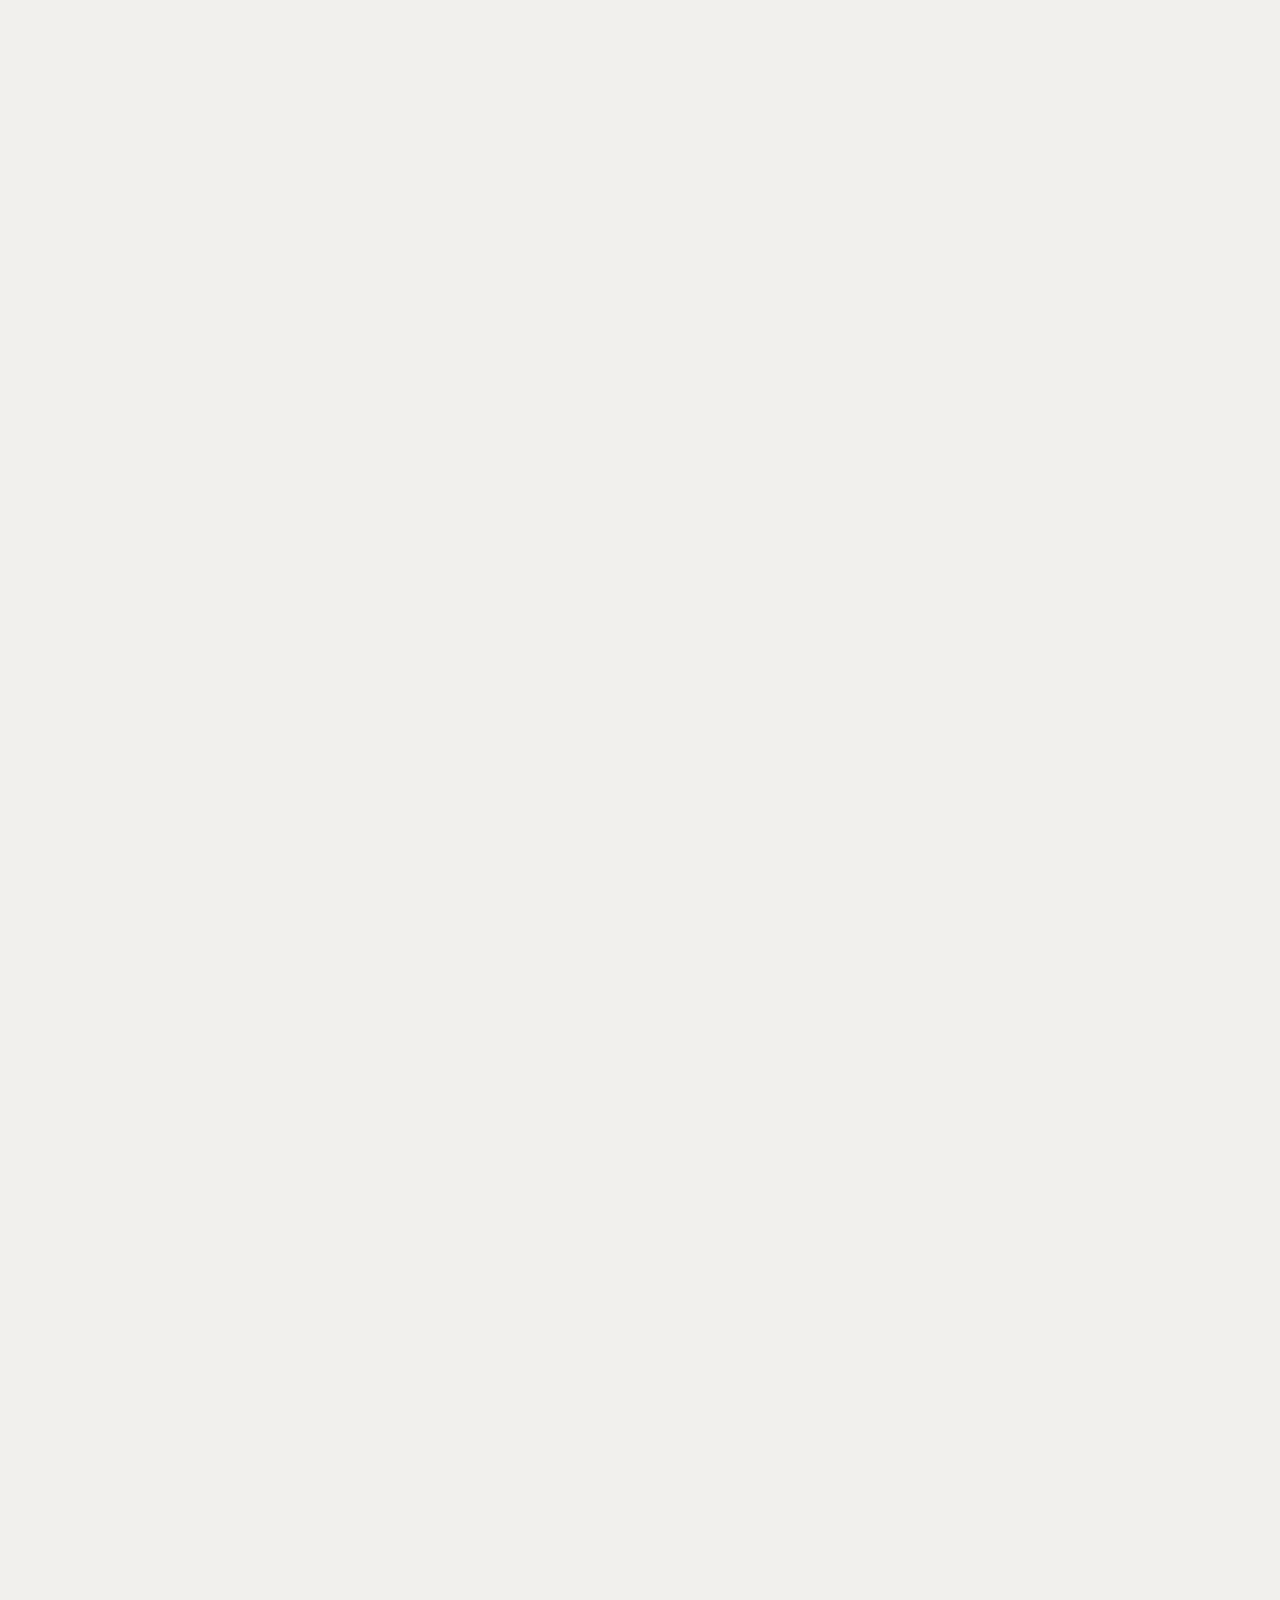
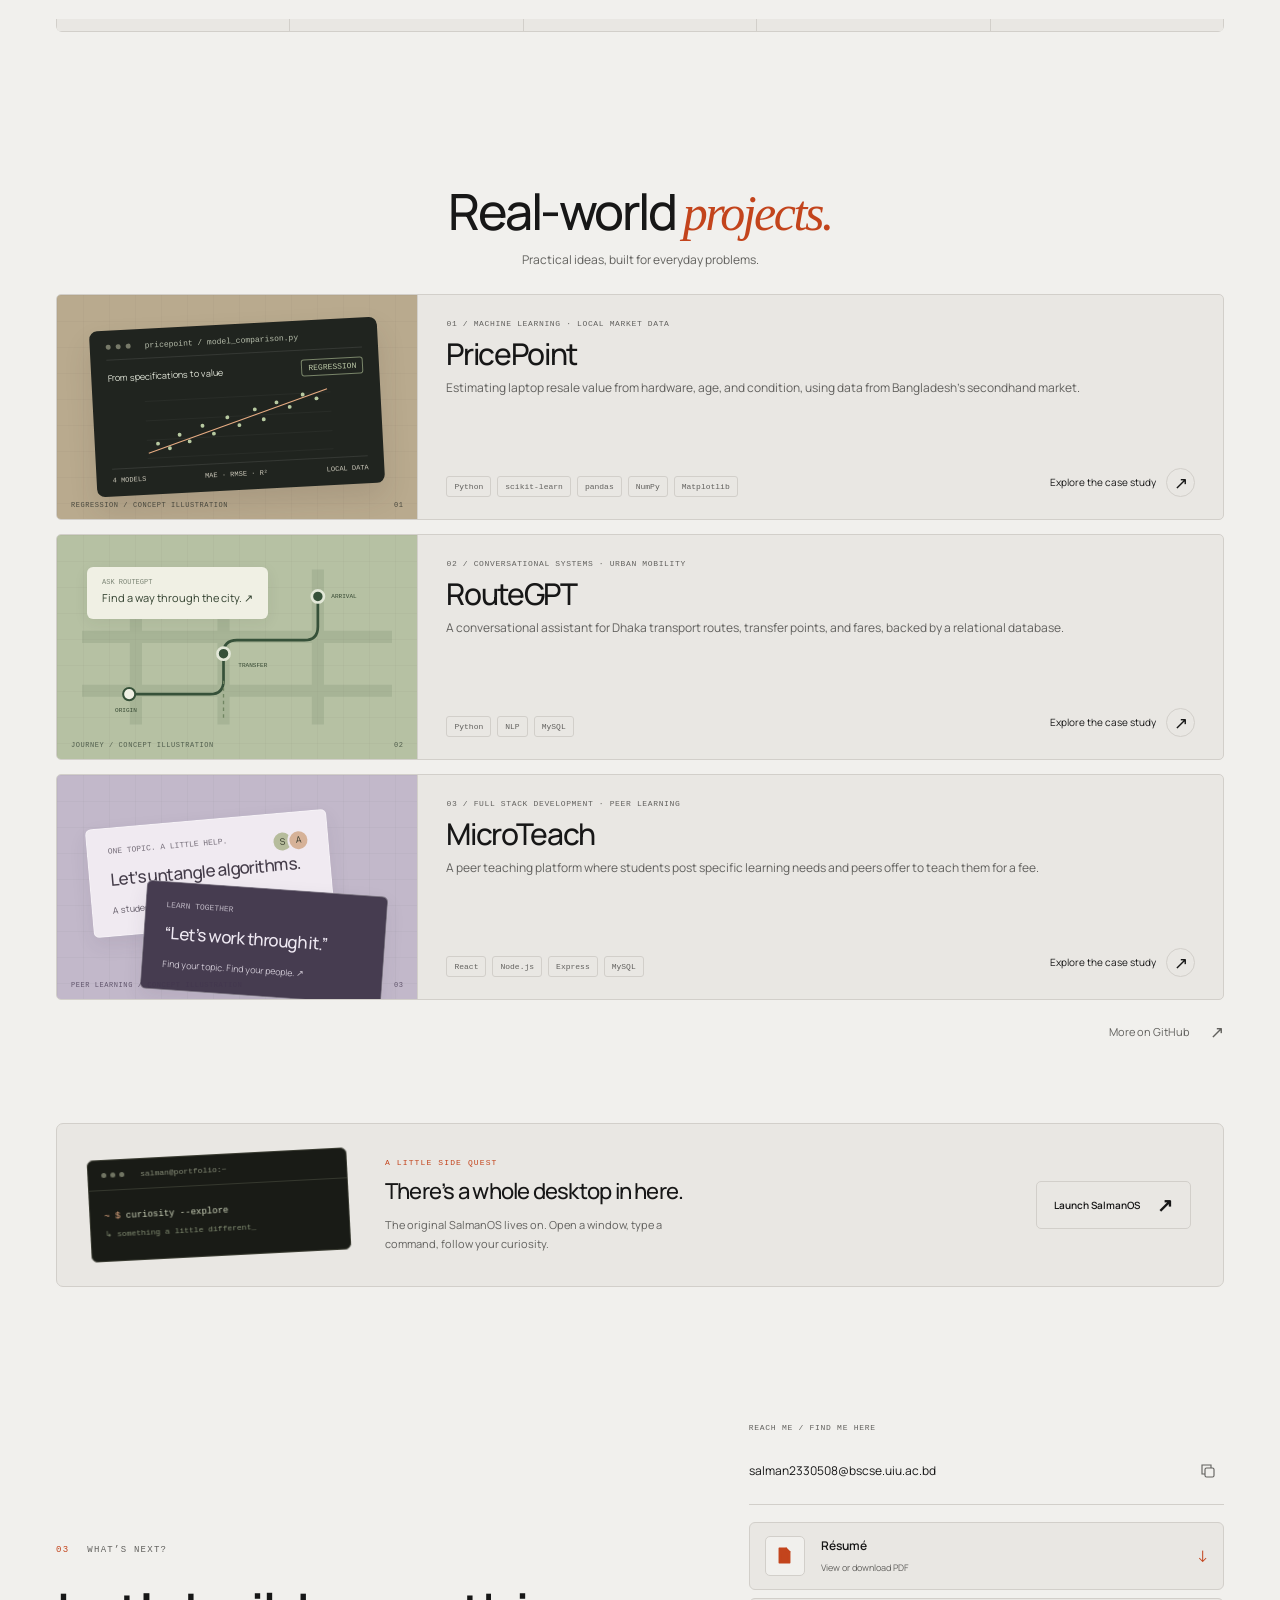
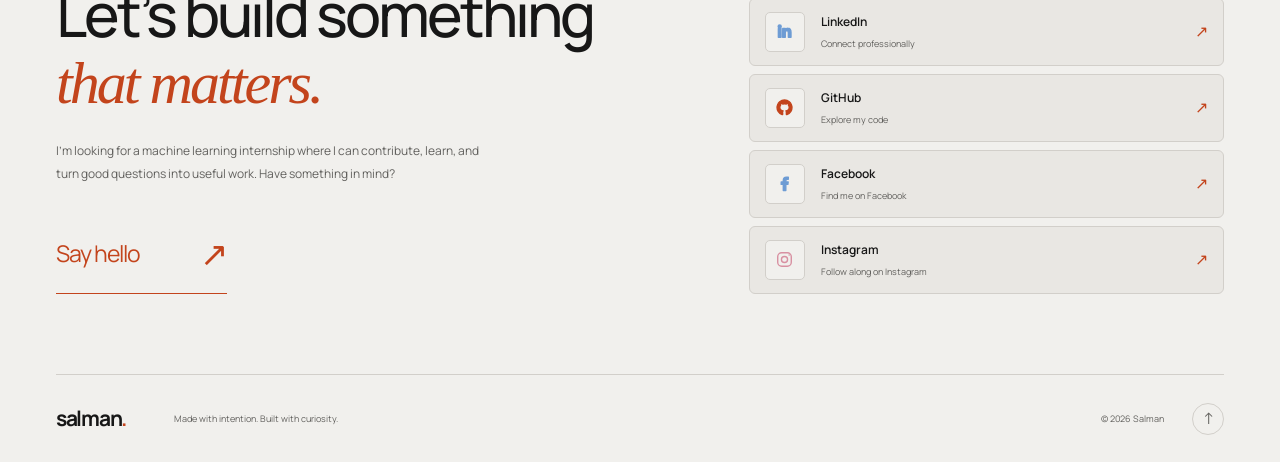
==== index.html @ 36af5a73 "Unify toolkit into one professional grid" ====
<!DOCTYPE html>
<html lang="en">
<head>
  <meta charset="UTF-8" />
  <meta name="viewport" content="width=device-width, initial-scale=1" />
  <meta name="theme-color" content="#c04727" />
  <meta name="description" content="Salman is a Computer Science and Engineering undergraduate at United International University in Dhaka, building machine learning pipelines and useful web applications. Explore PricePoint, RouteGPT, and MicroTeach." />
  <meta name="author" content="Salman" />
  <meta property="og:type" content="website" />
  <meta property="og:title" content="Salman — Data, code & curiosity" />
  <meta property="og:description" content="Machine learning, thoughtful software, and a little curiosity. Selected work by Salman, a Computer Science and Engineering undergraduate in Dhaka." />
  <meta property="og:url" content="https://deepsalman.github.io/Portfolio/" />
  <meta property="og:image" content="https://deepsalman.github.io/Portfolio/assets/images/social-preview.png" />
  <meta name="twitter:card" content="summary_large_image" />
  <link rel="canonical" href="https://deepsalman.github.io/Portfolio/" />
  <link rel="icon" href="assets/images/favicon.svg" type="image/svg+xml" />
  <link rel="preload" href="assets/fonts/manrope-variable.ttf" as="font" type="font/ttf" crossorigin />
  <link rel="stylesheet" href="assets/css/style.css?v=unified-toolkit" />
  <script src="assets/js/theme.js?v=mono-paper"></script>
  <script type="module" src="assets/js/main.js?v=cube-pop-spring"></script>
  <title>Salman — Data, code & curiosity</title>
  <script type="application/ld+json">{"@context":"https://schema.org","@type":"ProfilePage","mainEntity":{"@type":"Person","name":"Salman","url":"https://deepsalman.github.io/Portfolio/","image":"https://deepsalman.github.io/Portfolio/assets/images/salman-portrait.webp","description":"Computer Science and Engineering undergraduate at United International University, Dhaka, exploring machine learning and useful software.","sameAs":["https://github.com/DeepSalman","https://www.linkedin.com/in/deepsalman/"]}}</script>
</head>
<body>
  <div class="boot-screen" id="boot-screen" role="status" aria-live="polite" aria-label="Loading Salman's portfolio">
    <div class="boot-center">
      <div class="boot-symbol" aria-hidden="true">
        <svg viewBox="0 0 300 90" fill="none" xmlns="http://www.w3.org/2000/svg">
          <path class="boot-track" d="M65 45H235" />
          <path class="boot-track-active" d="M65 45H235" />
          <g class="boot-input"><rect x="27" y="19" width="8" height="8"/><rect x="46" y="33" width="8" height="8"/><rect x="22" y="50" width="8" height="8"/><rect x="42" y="66" width="8" height="8"/></g>
          <g class="boot-matrix"><g><rect x="108" y="28" width="10" height="10"/><rect x="108" y="52" width="10" height="10"/></g><g><rect x="136" y="28" width="10" height="10"/><rect x="136" y="52" width="10" height="10"/></g><g><rect x="164" y="28" width="10" height="10"/><rect x="164" y="52" width="10" height="10"/></g></g>
          <rect class="boot-result" x="230" y="31" width="28" height="28" />
        </svg>
        <span class="boot-cube"><svg viewBox="0 0 80 80" xmlns="http://www.w3.org/2000/svg" aria-hidden="true"><path class="boot-cube-top" d="M40 8 69 25 40 42 11 25Z"/><path class="boot-cube-left" d="M11 25 40 42v31L11 56Z"/><path class="boot-cube-right" d="M69 25 40 42v31l29-17Z"/></svg></span>
      </div>
      <div class="boot-copy"><h2>Salman<span>.</span></h2><p>Data, code &amp; curiosity.</p></div>
      <div class="boot-progress" aria-hidden="true"><span></span></div>
    </div>
    <button class="boot-skip" id="boot-skip" type="button">Skip</button>
    <div class="boot-wipe" aria-hidden="true"></div>
  </div>
  <a class="skip-link" href="#main">Skip to content</a>
  <div class="sticky-name-bar"><a class="footer-brand sticky-name" href="#main"><span class="sticky-name-text">Salman</span><span class="sticky-cube-wrap" aria-hidden="true"><svg viewBox="0 0 80 80" xmlns="http://www.w3.org/2000/svg"><path class="sticky-cube-top" d="M40 8 69 25 40 42 11 25Z"/><path class="sticky-cube-left" d="M11 25 40 42v31L11 56Z"/><path class="sticky-cube-right" d="M69 25 40 42v31l29-17Z"/></svg></span></a></div>
  <header class="site-header">
    <nav class="nav container" aria-label="Main navigation">
      <div class="nav-actions">
        <button class="theme-toggle" type="button" data-theme-toggle aria-label="Switch to light theme" title="Switch theme"><svg viewBox="0 0 24 24" width="19" height="19" fill="none" stroke="currentColor" stroke-width="1.5" aria-hidden="true"><circle cx="12" cy="12" r="4"/><path d="M12 2v2m0 16v2M2 12h2m16 0h2M5 5l1.4 1.4m11.2 11.2L19 19M5 19l1.4-1.4M17.6 6.4 19 5"/></svg></button>
        <button class="menu-toggle" type="button" aria-expanded="false" aria-controls="nav-links" aria-label="Open navigation"><span></span><span></span></button>
      </div>
      <div class="nav-links" id="nav-links">
        <a class="nav-link" href="#about">About</a><a class="nav-link" href="#toolkit">Toolkit</a><a class="nav-link" href="#work">Work</a>
      </div>
      <a class="nav-contact" href="#contact">Let’s talk <svg viewBox="0 0 24 24" width="17" height="17" fill="none" stroke="currentColor" stroke-width="1.6" stroke-linecap="round" stroke-linejoin="round" aria-hidden="true"><path d="M20 11.5a7.5 7.5 0 0 1-7.5 7.5H5l1.8-3A7.5 7.5 0 1 1 20 11.5Z"/><path d="M8.5 11.5h7"/></svg></a>
    </nav>
  </header>

  <main id="main">
    <section class="hero container" aria-labelledby="hero-title">
      <div class="hero-scene">
        <div class="hero-scene-grid" aria-hidden="true"></div>
        <span class="hero-sticker sticker-degree">BSc · CSE<br><small>UIU · 2024—28</small></span>
        <span class="hero-sticker sticker-data">DATA<br><strong>→ INSIGHT</strong></span>
        <span class="hero-sticker sticker-build">MACHINE LEARNING<br><strong>&amp; USEFUL SOFTWARE</strong></span>
        <span class="hero-sticker sticker-uiu">COMPUTER SCIENCE<br><strong>MEETS CURIOSITY</strong></span>
        <div class="portrait-stage">
          <div class="portrait-photo"><img class="hero-portrait" src="assets/images/salman-portrait.webp" width="900" height="1200" fetchpriority="high" alt="Salman wearing a dark suit and glasses" /></div>
        </div>
      </div>
      <div class="hero-copy" id="about">
        <p class="hero-intro">Hello, I’m Salman.</p>
        <h1 id="hero-title" tabindex="-1">Made with intention.<br>Built with <em>curiosity.</em></h1>
        <p class="hero-description">I’m pursuing a BSc in Computer Science and Engineering at UIU, Dhaka, building machine learning systems and useful software.</p>
        <div class="hero-actions"><a class="button button-primary" href="#work">Explore my work <svg viewBox="0 0 24 24" width="18" height="18" fill="none" stroke="currentColor" stroke-width="1.5" stroke-linecap="round" stroke-linejoin="round" aria-hidden="true"><rect x="3.5" y="7.5" width="17" height="12" rx="2"/><path d="M8.5 7.5V5.8A1.8 1.8 0 0 1 10.3 4h3.4a1.8 1.8 0 0 1 1.8 1.8v1.7M3.5 12h17m-10-0.1v2.4h3v-2.4"/></svg></a><a class="button button-secondary" href="assets/images/Salman_CV.pdf" download="Salman-Resume.pdf">Download résumé <svg viewBox="0 0 24 24" width="18" height="18" fill="none" stroke="currentColor" stroke-width="1.5" aria-hidden="true"><path d="M12 3v12m-4-4 4 4 4-4M5 16v4h14v-4"/></svg></a></div>
        <ul class="hero-highlights" aria-label="At a glance">
          <li><span>Merit</span><strong>Top 10% scholar</strong></li>
          <li><span>Lead</span><strong>IT Wing executive · 25+ members</strong></li>
          <li><span>Teach</span><strong>Peer tutor · programming &amp; algorithms</strong></li>
        </ul>
      </div>
    </section>

    <section class="section container" id="toolkit" aria-labelledby="toolkit-title">
      <div class="toolkit-heading" data-reveal><h2 id="toolkit-title">Ideas, meet<br><em>implementation.</em></h2><p>A focused set of tools for turning questions into working software.</p></div>
      <ul class="toolkit-stack" aria-label="Technologies I use" data-reveal>
        <li><span class="toolkit-mark"><img src="assets/icons/python.svg" alt="" loading="lazy" decoding="async" /></span>Python</li>
        <li><span class="toolkit-mark"><img src="assets/icons/scikitlearn.svg" alt="" loading="lazy" decoding="async" /></span>scikit-learn</li>
        <li><span class="toolkit-mark"><img src="assets/icons/pandas.svg" alt="" loading="lazy" decoding="async" /></span>pandas</li>
        <li><span class="toolkit-mark"><img src="assets/icons/numpy.svg" alt="" loading="lazy" decoding="async" /></span>NumPy</li>
        <li><span class="toolkit-mark"><img src="assets/icons/keras.svg" alt="" loading="lazy" decoding="async" /></span>Keras</li>
        <li><span class="toolkit-mark is-dark"><img src="assets/icons/matplotlib.svg" alt="" loading="lazy" decoding="async" /></span>Matplotlib</li>
        <li><span class="toolkit-mark"><img src="assets/icons/react.svg" alt="" loading="lazy" decoding="async" /></span>React</li>
        <li><span class="toolkit-mark"><img src="assets/icons/nextdotjs.svg" alt="" loading="lazy" decoding="async" /></span>Next.js</li>
        <li><span class="toolkit-mark"><img src="assets/icons/typescript.svg" alt="" loading="lazy" decoding="async" /></span>TypeScript</li>
        <li><span class="toolkit-mark"><img src="assets/icons/nodedotjs.svg" alt="" loading="lazy" decoding="async" /></span>Node.js</li>
        <li><span class="toolkit-mark"><img src="assets/icons/express.svg" alt="" loading="lazy" decoding="async" /></span>Express</li>
        <li><span class="toolkit-mark"><img src="assets/icons/database.svg" alt="" loading="lazy" decoding="async" /></span>SQL</li>
        <li><span class="toolkit-mark"><img src="assets/icons/mysql.svg" alt="" loading="lazy" decoding="async" /></span>MySQL</li>
        <li><span class="toolkit-mark"><img src="assets/icons/postgresql.svg" alt="" loading="lazy" decoding="async" /></span>PostgreSQL</li>
        <li><span class="toolkit-mark"><img src="assets/icons/git.svg" alt="" loading="lazy" decoding="async" /></span>Git</li>
      </ul>
    </section>

    <section class="section container" id="work" aria-labelledby="work-title">
      <div class="section-heading work-heading" data-reveal><h2 id="work-title">Real-world <em>projects.</em></h2><p>Practical ideas, built for everyday problems.</p></div>
      <!-- PROJECTS:START -->
      <div class="project-grid" id="project-grid">
        <a class="project-card featured" href="projects/pricepoint.html" aria-label="Read the PricePoint case study" data-reveal>
          <div class="project-copy"><span class="project-index">01 / MACHINE LEARNING · LOCAL MARKET DATA</span><h3>PricePoint</h3><p>Estimating laptop resale value from hardware, age, and condition, using data from Bangladesh’s secondhand market.</p><div class="project-tags"><span>Python</span><span>scikit-learn</span><span>pandas</span><span>NumPy</span><span>Matplotlib</span></div><span class="project-cta">Explore the case study <span class="arrow-circle" aria-hidden="true">↗</span></span></div>
          <div class="project-art art-pricepoint" aria-hidden="true"><div class="model-window"><div class="model-window-top"><i></i><i></i><i></i><span>pricepoint / model_comparison.py</span></div><div class="model-window-title">From specifications to value <span>REGRESSION</span></div><svg class="model-chart" viewBox="0 0 300 105" fill="none"><path d="M8 15H295M8 45H295M8 75H295M8 103H295" stroke="#ffffff10"/><path d="M10 95 290 10" stroke="#e7ac83" stroke-width="1.7"/><g fill="#b7c9a0"><circle cx="25" cy="81" r="3"/><circle cx="43" cy="89" r="3"/><circle cx="59" cy="69" r="3"/><circle cx="74" cy="80" r="3"/><circle cx="95" cy="57" r="3"/><circle cx="112" cy="70" r="3"/><circle cx="134" cy="46" r="3"/><circle cx="152" cy="59" r="3"/><circle cx="177" cy="36" r="3"/><circle cx="190" cy="52" r="3"/><circle cx="211" cy="27" r="3"/><circle cx="231" cy="35" r="3"/><circle cx="252" cy="17" r="3"/><circle cx="273" cy="24" r="3"/></g></svg><div class="model-footer"><span>4 MODELS</span><span>MAE · RMSE · R²</span><span>LOCAL DATA</span></div></div><div class="art-caption"><span>REGRESSION / CONCEPT ILLUSTRATION</span><span>01</span></div></div>
        </a>
        <a class="project-card" href="projects/routegpt.html" aria-label="Read the RouteGPT case study" data-reveal>
          <div class="project-copy"><span class="project-index">02 / CONVERSATIONAL SYSTEMS · URBAN MOBILITY</span><h3>RouteGPT</h3><p>A conversational assistant for Dhaka transport routes, transfer points, and fares, backed by a relational database.</p><div class="project-tags"><span>Python</span><span>NLP</span><span>MySQL</span></div><span class="project-cta">Explore the case study <span class="arrow-circle" aria-hidden="true">↗</span></span></div>
          <div class="project-art art-routegpt" aria-hidden="true"><svg class="route-diagram" viewBox="0 0 460 230" fill="none"><path d="M0 180H460M0 100H460M80 0V230M210 0V230M350 0V230" stroke="#7a8d6f" stroke-opacity=".25" stroke-width="18"/><path d="M70 185H190Q210 185 210 165V125Q210 105 230 105H330Q350 105 350 85V40" stroke="#365139" stroke-width="4" stroke-linecap="round"/><path d="M210 165V225" stroke="#718663" stroke-width="2" stroke-dasharray="5 5"/><circle cx="70" cy="185" r="9" fill="#f0f0e4" stroke="#365139" stroke-width="3"/><circle cx="210" cy="125" r="9" fill="#365139" stroke="#e2e7d7" stroke-width="4"/><circle cx="350" cy="40" r="9" fill="#365139" stroke="#e2e7d7" stroke-width="4"/><g fill="#354832" font-family="monospace" font-size="9"><text x="49" y="212">ORIGIN</text><text x="232" y="145">TRANSFER</text><text x="370" y="43">ARRIVAL</text></g></svg><div class="route-callout"><span>ASK ROUTEGPT</span>Find a way through the city. ↗</div><div class="art-caption"><span>JOURNEY / CONCEPT ILLUSTRATION</span><span>02</span></div></div>
        </a>
        <a class="project-card" href="projects/microteach.html" aria-label="Read the MicroTeach case study" data-reveal>
          <div class="project-copy"><span class="project-index">03 / FULL STACK DEVELOPMENT · PEER LEARNING</span><h3>MicroTeach</h3><p>A peer teaching platform where students post specific learning needs and peers offer to teach them for a fee.</p><div class="project-tags"><span>React</span><span>Node.js</span><span>Express</span><span>MySQL</span></div><span class="project-cta">Explore the case study <span class="arrow-circle" aria-hidden="true">↗</span></span></div>
          <div class="project-art art-microteach" aria-hidden="true"><div class="teach-board"><div class="teach-card"><span>ONE TOPIC. A LITTLE HELP.</span><strong>Let’s untangle algorithms.</strong><small>A student asks. A peer steps in.</small><div class="teach-avatars"><i>S</i><i>A</i></div></div><div class="teach-card second"><span>LEARN TOGETHER</span><strong>“Let’s work through it.”</strong><small>Find your topic. Find your people. ↗</small></div></div><div class="art-caption"><span>PEER LEARNING / CONCEPT ILLUSTRATION</span><span>03</span></div></div>
        </a>
      </div>
      <!-- PROJECTS:END -->
      <div class="work-footer"><a class="text-link" href="https://github.com/DeepSalman" target="_blank" rel="noopener noreferrer">More on GitHub <span aria-hidden="true">↗</span></a></div>
    </section>

    <section class="os-invite container" aria-labelledby="os-invite-title" data-reveal><div class="os-preview" aria-hidden="true"><div class="os-preview-bar"><i></i><i></i><i></i><span>salman@portfolio:~</span></div><div class="os-preview-body"><span>~ $</span> curiosity --explore<br><span class="os-preview-result">↳ something a little different_</span></div></div><div class="os-invite-copy"><p class="eyebrow">A LITTLE SIDE QUEST</p><h2 id="os-invite-title">There’s a whole desktop in here.</h2><p>The original SalmanOS lives on. Open a window, type a command, follow your curiosity.</p></div><button class="button button-secondary" data-open-os type="button">Launch SalmanOS <span aria-hidden="true">↗</span></button></section>

    <section class="contact-section container" id="contact" aria-labelledby="contact-title">
      <div data-reveal><p class="eyebrow"><span>03</span> WHAT’S NEXT?</p><h2 id="contact-title">Let’s build something<br><em>that matters.</em></h2><p>I’m looking for a machine learning internship where I can contribute, learn, and turn good questions into useful work. Have something in mind?</p><a class="contact-email" href="mailto:salman2330508@bscse.uiu.ac.bd">Say hello <span aria-hidden="true">↗</span></a></div>
      <div class="contact-details"><span class="contact-small-label">REACH ME / FIND ME HERE</span><div class="email-row"><a href="mailto:salman2330508@bscse.uiu.ac.bd">salman2330508@bscse.uiu.ac.bd</a><button type="button" class="copy-button" data-copy-email aria-label="Copy email address" title="Copy email address"><svg viewBox="0 0 24 24" width="18" height="18" fill="none" stroke="currentColor" stroke-width="1.5" aria-hidden="true"><rect x="8" y="8" width="12" height="12" rx="2"/><path d="M16 8V4H4v12h4"/></svg></button></div><nav class="social-links" aria-label="Resume and social profiles">
        <a class="social-link" href="assets/images/Salman_CV.pdf" download="Salman-Resume.pdf"><span class="social-icon" aria-hidden="true"><svg viewBox="0 0 24 24"><path d="M6 3.75h8l4 4v12.5H6z"/><path d="M14 3.75v4h4M9 12h6m-6 3.5h6"/></svg></span><span class="social-copy"><strong>Résumé</strong><small>View or download PDF</small></span><span class="social-arrow" aria-hidden="true">↓</span></a>
        <a class="social-link" href="https://www.linkedin.com/in/deepsalman/" target="_blank" rel="noopener noreferrer"><span class="social-icon social-icon-linkedin" aria-hidden="true"><svg viewBox="0 0 24 24"><path d="M5 8.5h3v10H5zm1.5-4a1.75 1.75 0 1 0 0 3.5 1.75 1.75 0 0 0 0-3.5M10 8.5h2.9v1.4h.05a3.18 3.18 0 0 1 2.85-1.57c3.05 0 3.62 2 3.62 4.6v5.57h-3v-4.94c0-1.18-.02-2.7-1.65-2.7s-1.9 1.29-1.9 2.62v5.02h-3z"/></svg></span><span class="social-copy"><strong>LinkedIn</strong><small>Connect professionally</small></span><span class="social-arrow" aria-hidden="true">↗</span></a>
        <a class="social-link" href="https://github.com/DeepSalman" target="_blank" rel="noopener noreferrer"><span class="social-icon" aria-hidden="true"><svg viewBox="0 0 24 24"><path d="M12 3.5a8.5 8.5 0 0 0-2.69 16.56c.43.08.58-.19.58-.42v-1.5c-2.36.51-2.86-1-2.86-1-.39-.98-.95-1.24-.95-1.24-.77-.53.06-.52.06-.52.85.06 1.3.87 1.3.87.76 1.3 2  .92 2.48.7.08-.55.3-.92.54-1.13-1.88-.21-3.86-.94-3.86-4.19 0-.92.33-1.68.87-2.27-.09-.22-.38-1.08.08-2.24 0 0 .71-.23 2.34.87a8.13 8.13 0 0 1 4.26 0c1.63-1.1 2.34-.87 2.34-.87.46 1.16.17 2.02.08 2.24.54.59.87 1.35.87 2.27 0 3.26-1.98 3.98-3.87 4.19.3.26.57.78.57 1.57v2.25c0 .23.15.5.59.42A8.5 8.5 0 0 0 12 3.5Z"/></svg></span><span class="social-copy"><strong>GitHub</strong><small>Explore my code</small></span><span class="social-arrow" aria-hidden="true">↗</span></a>
        <a class="social-link" href="https://www.facebook.com/salman.farsi.805110/" target="_blank" rel="noopener noreferrer"><span class="social-icon social-icon-facebook" aria-hidden="true"><svg viewBox="0 0 24 24"><path d="M13.5 20v-7h2.35l.35-2.72H13.5V8.54c0-.79.22-1.33 1.37-1.33h1.46V4.78c-.25-.03-1.12-.11-2.13-.11-2.11 0-3.56 1.29-3.56 3.66v1.95H8.25V13h2.39v7z"/></svg></span><span class="social-copy"><strong>Facebook</strong><small>Find me on Facebook</small></span><span class="social-arrow" aria-hidden="true">↗</span></a>
        <a class="social-link" href="https://www.instagram.com/__salman.farsi__/" target="_blank" rel="noopener noreferrer"><span class="social-icon social-icon-instagram" aria-hidden="true"><svg viewBox="0 0 24 24"><rect x="4.25" y="4.25" width="15.5" height="15.5" rx="4.5"/><circle cx="12" cy="12" r="3.5"/><circle class="icon-dot" cx="17.3" cy="6.9" r=".9"/></svg></span><span class="social-copy"><strong>Instagram</strong><small>Follow along on Instagram</small></span><span class="social-arrow" aria-hidden="true">↗</span></a>
      </nav></div>
    </section>
  </main>

  <footer class="site-footer container"><a class="footer-brand" href="#main">salman<span>.</span></a><span>Made with intention. Built with curiosity.</span><span>© <span data-year>2026</span> Salman</span><a href="#main" class="back-top" aria-label="Back to top">↑</a></footer>
  <div class="toast" role="status" aria-live="polite" id="toast"></div>
</body>
</html>
---- assets/css/style.css ----
@font-face{font-family:Manrope;src:url('../fonts/manrope-variable.ttf') format('truetype');font-weight:200 800;font-style:normal;font-display:swap}

:root{color-scheme:light;--bg:#f1f0ed;--surface:#e9e7e3;--surface-raised:#dedcd7;--text:#171717;--muted:#62615e;--line:#d2cfca;--accent:#c3441c;--nav-orange:#c04727;--sage:#77776d;--font-sans:Manrope,Arial,sans-serif;--font-serif:Georgia,'Times New Roman',serif;--font-mono:'SFMono-Regular',Consolas,'Liberation Mono',monospace;--ease:cubic-bezier(.2,.7,.2,1)}

:root[data-theme=light]{color-scheme:light;--bg:#f1f0ed;--surface:#e9e7e3;--surface-raised:#dedcd7;--text:#171717;--muted:#62615e;--line:#d2cfca;--accent:#c3441c;--nav-orange:#c04727;--sage:#77776d}
:root[data-theme=dark]{color-scheme:dark;--bg:#151513;--surface:#1e1e1b;--surface-raised:#272722;--text:#f1eee7;--muted:#a6a69d;--line:#34342f;--accent:#e7ac83;--nav-orange:#c04727;--sage:#898c7e}

*,*::before,*::after{box-sizing:border-box}
html{scroll-behavior:smooth;scroll-padding-top:100px}
body{margin:0;background:var(--bg);color:var(--text);font-family:var(--font-sans);font-size:15px;line-height:1.7;-webkit-font-smoothing:antialiased}
body:has(dialog[open]){overflow:hidden}
button,input,textarea{font:inherit}
button,a{-webkit-tap-highlight-color:transparent}
button{cursor:pointer}
button{color:inherit}
a{color:inherit;text-decoration:none}
img,svg{display:block;max-width:100%}
button svg,a svg{flex-shrink:0}
h1,h2,h3,p{margin:0}
h1,h2,h3{line-height:1.15;letter-spacing:-.045em;font-weight:500}
p{color:var(--muted)}
em{font-family:var(--font-serif);font-weight:400;color:var(--accent)}
::selection{color:var(--bg);background:var(--accent)}
:focus-visible{outline:2px solid var(--accent);outline-offset:6px}
.container{width:calc(100% - 112px);max-width:1224px;margin-inline:auto}
.skip-link{position:fixed;top:-80px;left:24px;background:var(--accent);color:#151513;padding:12px 20px;z-index:100}
.skip-link:focus{top:12px}

.site-header{position:relative;z-index:20;background:var(--nav-orange);color:#171411}
.nav{min-height:112px;display:flex;align-items:center;gap:32px;border-bottom:1px solid #17141126}
.brand{display:flex;align-items:center;gap:17px;margin-right:auto}
.brand-mark{display:flex;align-items:baseline;font-family:var(--font-serif);font-weight:bold;font-size:53px;line-height:1;letter-spacing:-6px;width:49px}
.brand-mark span{color:var(--accent)}
.brand-name{font-size:18px;letter-spacing:-.05em;font-weight:700}
.brand-name>span{display:block;font-family:var(--font-mono);font-size:8px;letter-spacing:.13em;color:var(--muted);margin-top:3px}
.nav-links{display:flex;align-items:center;gap:34px;order:1}
.nav-link{font-size:13px;color:#171411b8;transition:color .2s}
.nav-link:hover,.text-link:hover{color:var(--accent)}
.nav-contact{font-size:13px;padding:10px 17px;border:1px solid #17141155;border-radius:6px;display:flex;gap:23px;align-items:center;transition:border-color .2s}
.nav-contact:hover{border-color:var(--accent)}
.nav-actions{display:flex;align-items:center;gap:10px;order:2}
.theme-toggle,.menu-toggle{display:grid;place-items:center;width:40px;height:40px;border:1px solid transparent;background:transparent;border-radius:50%;color:#171411b8}
.theme-toggle:hover{border-color:#17141155;color:#171411}
.menu-toggle{display:none}

.hero{padding-top:76px;padding-bottom:68px;display:grid;grid-template-columns:1.3fr 1fr;gap:70px;align-items:center}
.hero-copy{padding-bottom:6px;animation:arrive .75s var(--ease) both}
.availability{display:inline-flex;align-items:center;gap:9px;font-family:var(--font-mono);font-size:9px;letter-spacing:.08em;color:var(--sage);margin-bottom:34px}
.status-dot{display:inline-block;width:6px;height:6px;background:var(--sage);border-radius:50%;flex:0 0 6px;box-shadow:0 0 0 4px color-mix(in srgb,var(--sage) 10%,transparent)}
.hero-intro{font-size:17px;color:var(--text);margin-bottom:20px;letter-spacing:-.015em}
h1{font-size:clamp(58px,6.4vw,88px);line-height:1.04;letter-spacing:-.065em}
h1 em{letter-spacing:-.065em}
.hero-description{max-width:430px;font-size:15px;line-height:1.85;margin-top:28px}
.hero-actions{display:flex;gap:12px;flex-wrap:wrap;margin-top:31px}
.button{display:inline-flex;align-items:center;justify-content:center;gap:25px;min-height:48px;padding:12px 20px;font-size:12px;font-weight:600;border:1px solid var(--line);border-radius:5px;transition:transform .2s var(--ease),background .2s,border-color .2s;white-space:nowrap}
.button:hover{transform:translateY(-2px)}
.button-primary{background:var(--accent);border-color:var(--accent);color:#241c16}
.button-primary:hover{background:#f0be9b;border-color:#f0be9b}
.button-secondary{background:transparent;color:var(--text)}
.button-secondary:hover{background:var(--surface);border-color:var(--muted)}
.button span[aria-hidden]{font-size:19px;line-height:1}
.mini-cross{font-size:29px;color:var(--accent)}
.portrait-stage{height:515px;position:relative;border:1px solid #7d7767;border-radius:5px;background:#b7ad98;overflow:hidden;isolation:isolate;animation:arrive .85s .1s var(--ease) both}
.portrait-grid{position:absolute;inset:0;background-image:linear-gradient(#3b39230e 1px,transparent 1px),linear-gradient(90deg,#3b39230e 1px,transparent 1px);background-size:38px 38px}
.portrait-index{position:absolute;top:22px;left:24px;font-family:var(--font-mono);font-size:8px;letter-spacing:.1em;color:#454336;z-index:3}
.portrait-orbit{position:absolute;border:1px solid #e7deca;opacity:.55;border-radius:50%;width:360px;height:360px;top:57px;left:50%;transform:translateX(-50%)}
.orbit-two{width:430px;height:430px;top:22px}
.portrait-spark{position:absolute;font-size:88px;font-family:var(--font-serif);line-height:1;right:21px;top:54px;color:#665b46;opacity:.4;transform:rotate(10deg)}
.hero-portrait{width:100%;height:100%;object-fit:cover;object-position:center 20px;position:relative;z-index:2;filter:saturate(.72);transform:translateY(33px)}
.portrait-caption{position:absolute;bottom:0;left:0;right:0;display:flex;align-items:center;justify-content:space-between;gap:10px;padding:17px 23px;color:#f3eee3;background:#24251ee6;z-index:4;font-family:var(--font-mono);font-size:8px;letter-spacing:.04em}
.portrait-caption>span:first-child{display:flex;align-items:center;gap:9px}
.portrait-note{position:absolute;z-index:4;left:20px;bottom:73px;display:flex;gap:12px;padding:11px 16px;align-items:center;background:#ece5d6;color:#444438;border-radius:4px;font-size:10px;box-shadow:0 7px 20px #0002;transform:rotate(-4deg);line-height:1.6}
.portrait-note strong{font-weight:600}
.note-icon{font-size:28px;color:#7f7159}
.intro-strip{display:flex;align-items:center;justify-content:space-between;border-top:1px solid var(--line);border-bottom:1px solid var(--line);padding-block:24px;font-family:var(--font-mono);font-size:9px;letter-spacing:.05em;color:var(--muted)}
.intro-strip a{font-family:var(--font-sans);font-size:11px;letter-spacing:0;color:var(--text);display:flex;align-items:center;gap:32px}
.intro-strip a span{color:var(--accent);font-size:19px}

.section{padding-block:108px}
.section-heading{display:flex;align-items:flex-end;justify-content:space-between;gap:44px;margin-bottom:42px}
.eyebrow{font-family:var(--font-mono);font-size:9px;line-height:1.5;letter-spacing:.14em;color:var(--muted);display:flex;gap:18px;align-items:center;margin-bottom:24px}
.eyebrow>span{color:var(--accent)}
h2{font-size:clamp(32px,3.5vw,47px);line-height:1.18;letter-spacing:-.05em}
.section-heading>p{font-size:12px;line-height:1.9;margin-bottom:3px}
.project-grid{display:grid;grid-template-columns:1fr;gap:14px}
.project-card{position:relative;display:grid;grid-template-columns:minmax(220px,31%) minmax(0,1fr);min-height:224px;border:1px solid var(--line);border-radius:5px;overflow:hidden;background:var(--surface);transition:border-color .25s,transform .25s var(--ease)}
.project-card:hover{border-color:var(--muted);transform:translateY(-2px)}
.project-copy{grid-column:2;grid-row:1;display:grid;grid-template-columns:minmax(0,1fr) auto;grid-template-rows:auto auto 1fr auto;align-content:center;column-gap:16px;padding:22px 28px}
.project-index{grid-column:1/-1;font-family:var(--font-mono);font-size:8px;letter-spacing:.08em;color:var(--muted);margin-bottom:6px}
.project-copy h3{grid-column:1/-1;font-size:30px;margin-bottom:7px}
.project-copy p{grid-column:1/-1;font-size:12px;line-height:1.6;max-width:650px;margin-bottom:13px}
.project-tags{grid-column:1;grid-row:4;display:flex;flex-wrap:wrap;align-self:end;gap:6px;margin:0}
.project-tags span{font-family:var(--font-mono);font-size:8px;border:1px solid var(--line);border-radius:3px;padding:3px 7px;color:var(--muted)}
.project-cta{grid-column:2;grid-row:4;display:flex;align-items:center;justify-content:flex-end;gap:10px;align-self:end;white-space:nowrap;font-size:10px;color:var(--text)}
.project-cta .arrow-circle{width:29px;height:29px;display:grid;place-items:center;border:1px solid var(--line);border-radius:50%;font-size:17px;transition:background .2s,color .2s}
.project-card:hover .arrow-circle{background:var(--accent);color:var(--bg);border-color:var(--accent)}
.project-art{grid-column:1;grid-row:1;position:relative;overflow:hidden;display:flex;align-items:center;justify-content:center;min-height:224px;border-right:1px solid var(--line)}
.art-pricepoint{background:#b9aa8e;color:#262a25}
.art-routegpt{background:#b6c1a3;color:#303e31}
.art-microteach{background:#c2b8ca;color:#42364e}
.art-caption{position:absolute;bottom:10px;left:14px;right:14px;display:flex;justify-content:space-between;font:7px var(--font-mono);letter-spacing:.08em;opacity:.75;z-index:3}
.art-pricepoint::before,.art-routegpt::before,.art-microteach::before{content:'';position:absolute;inset:0;background-image:linear-gradient(#00000006 1px,transparent 1px),linear-gradient(90deg,#00000006 1px,transparent 1px);background-size:26px 26px}
.model-window{position:relative;width:80%;max-width:390px;border-radius:8px;background:#20241f;color:#e1e5d8;padding:12px 16px;box-shadow:0 14px 28px #342b2420;transform:rotate(-3deg);transition:transform .4s var(--ease)}
.project-card:hover .model-window{transform:rotate(0)}
.model-window-top{display:flex;align-items:center;gap:5px;font:8px var(--font-mono);padding-bottom:8px;border-bottom:1px solid #ffffff18}
.model-window-top i{width:5px;height:5px;border-radius:50%;background:#777a69}
.model-window-top span{margin-left:9px;color:#b5bcaa}
.model-window-title{display:flex;align-items:center;justify-content:space-between;padding-top:9px;font-size:9px}
.model-window-title span{font:8px var(--font-mono);color:#bcc9a7;border:1px solid #798569;border-radius:3px;padding:3px 6px}
.model-chart{width:100%;height:68px;margin:7px 0}
.model-footer{font:7px var(--font-mono);display:flex;justify-content:space-between;border-top:1px solid #ffffff18;padding-top:7px;color:#c9c6b8}
.route-diagram{position:relative;width:86%;height:83%}
.route-callout{position:absolute;top:32px;left:30px;background:#f0f0e4;padding:11px 15px;border-radius:6px;box-shadow:0 4px 15px #27362610;font-size:11px;color:#334230}
.route-callout span{display:block;font:7px var(--font-mono);opacity:.6;margin-bottom:3px}
.teach-board{width:82%;height:76%;position:relative}
.teach-card{position:absolute;border:1px solid #fff5;border-radius:6px;padding:18px 20px;box-shadow:0 8px 20px #40354b15;background:#f0eaf1;color:#443c49;width:82%;top:17px;left:0;transform:rotate(-5deg)}
.teach-card.second{left:auto;right:0;top:86px;transform:rotate(4deg);background:#463c50;color:#eee8f2}
.teach-card>span{display:block;font:8px var(--font-mono);opacity:.7;margin-bottom:10px}
.teach-card strong{font-size:17px;letter-spacing:-.03em;font-weight:500}
.teach-card small{display:block;font-size:9px;margin-top:8px;opacity:.8}
.teach-avatars{position:absolute;right:18px;top:17px;display:flex}
.teach-avatars i{width:22px;height:22px;display:grid;place-items:center;border:2px solid #f0eaf1;border-radius:50%;background:#b6bc9c;color:#34392b;font-style:normal;font-size:9px}
.teach-avatars i+i{margin-left:-6px;background:#d6b298}
.work-footer{display:flex;justify-content:flex-end;align-items:center;padding-top:18px;font-size:10px;color:var(--muted)}
.text-link{display:inline-flex;gap:20px;align-items:center;font-size:11px;transition:color .2s}
.text-link span{font-size:17px}

.section#toolkit{padding-top:74px;padding-bottom:78px}
.toolkit-heading{position:relative;display:grid;grid-template-columns:minmax(0,1fr) minmax(220px,280px);align-items:end;gap:36px;padding-top:23px;border-top:1px solid var(--line);margin-bottom:26px}
.toolkit-heading::before{content:'';position:absolute;left:0;top:-1px;width:78px;height:2px;background:var(--nav-orange)}
.toolkit-heading h2{font-size:clamp(39px,5vw,62px);line-height:1.06;letter-spacing:-.065em}
.toolkit-heading p{max-width:280px;margin-bottom:4px;font-size:12px;line-height:1.75}
.toolkit-stack{display:grid;grid-template-columns:repeat(5,minmax(0,1fr));gap:1px;list-style:none;margin:0;padding:1px;border-radius:6px;overflow:hidden;background:var(--line)}
.toolkit-stack li{display:flex;align-items:center;gap:11px;min-width:0;min-height:76px;padding:14px 15px;background:var(--surface);color:var(--text);font-size:12px;font-weight:650}
.toolkit-mark{display:grid;place-items:center;flex:0 0 34px;width:34px;height:34px;padding:6px;border-radius:6px;background:#f1eee7}
.toolkit-mark img{display:block;width:100%;height:100%;object-fit:contain}
.toolkit-mark.is-dark{background:#272727}
@media(max-width:900px){.toolkit-stack{grid-template-columns:repeat(3,minmax(0,1fr))}}
@media(max-width:760px){.section#toolkit{padding-block:50px}.toolkit-heading{grid-template-columns:1fr;gap:12px;margin-bottom:21px}.toolkit-heading h2{font-size:clamp(36px,8vw,50px)}.toolkit-heading p{font-size:11px;max-width:460px}}
@media(max-width:560px){.toolkit-stack{grid-template-columns:repeat(2,minmax(0,1fr))}.toolkit-stack li{gap:8px;min-height:66px;padding:10px;font-size:11px}.toolkit-stack li:last-child{grid-column:1/-1}.toolkit-mark{flex-basis:30px;width:30px;height:30px;padding:5px}}

.os-invite{display:grid;grid-template-columns:260px 1fr auto;gap:36px;align-items:center;padding-block:30px;padding-inline:32px;background:var(--surface);border:1px solid var(--line);border-radius:7px}
.os-preview{border:1px solid #3a3c32;border-radius:6px;overflow:hidden;color:#cdd4bb;transform:rotate(-3deg);background:#191b16}
.os-preview-bar{display:flex;align-items:center;gap:4px;padding:10px 13px;border-bottom:1px solid #35382e}
.os-preview-bar i{width:5px;height:5px;background:#717563;border-radius:50%}
.os-preview-bar span{margin-left:12px;font:8px var(--font-mono);color:#888e79}
.os-preview-body{font:9px/2 var(--font-mono);padding:17px 14px}
.os-preview-body>span:first-child{color:#e7ac83}
.os-preview-result{color:#848f74;font-size:8px}
.os-invite .eyebrow{font-size:8px;margin-bottom:10px;color:var(--accent)}
.os-invite h2{font-size:22px;letter-spacing:-.035em;margin-bottom:11px}
.os-invite p:not(.eyebrow){font-size:11px;max-width:330px}
.os-invite .button{font-size:10px;gap:17px;padding-inline:17px}

.contact-section{padding-top:125px;padding-bottom:80px;display:grid;grid-template-columns:1.3fr 1fr;align-items:end;gap:75px}
.contact-section h2{font-size:clamp(39px,4.7vw,63px);line-height:1.1}
.contact-section>div>p:not(.eyebrow){max-width:430px;font-size:12px;line-height:1.9;margin-top:24px}
.contact-email{display:inline-flex;align-items:center;gap:60px;font-size:23px;letter-spacing:-.05em;border-bottom:1px solid var(--accent);padding:13px 0 10px;color:var(--accent);margin-top:26px}
.contact-email span{font-size:34px}
.contact-small-label{font:8px var(--font-mono);letter-spacing:.09em;color:var(--muted)}
.email-row{display:flex;align-items:center;justify-content:space-between;border-bottom:1px solid var(--line);gap:12px;padding:15px 0}
.email-row>a{font-size:12px}
.email-row>a:hover{color:var(--accent)}
.copy-button{display:grid;place-items:center;width:32px;height:36px;background:transparent;border:0;color:var(--muted)}
.copy-button:hover{color:var(--accent)}
.social-links{display:grid;gap:8px;margin-top:17px}
.social-link{display:grid;grid-template-columns:42px 1fr auto;align-items:center;gap:14px;min-height:68px;padding:10px 15px;border:1px solid var(--line);border-radius:6px;background:var(--surface);transition:border-color .22s,background .22s,transform .22s}
.social-link:hover,.social-link:focus-visible{border-color:var(--accent);background:color-mix(in srgb,var(--surface) 84%,var(--accent));transform:translateX(3px)}
.social-icon{width:40px;height:40px;display:grid;place-items:center;border:1px solid var(--line);border-radius:5px;color:var(--accent);background:var(--bg)}
.social-icon svg{width:21px;height:21px;fill:currentColor;stroke:currentColor;stroke-width:1.6;stroke-linecap:round;stroke-linejoin:round}
.social-icon-linkedin{color:#6e9cd4}
.social-copy{display:flex;flex-direction:column;gap:4px}
.social-copy strong{font-size:12px;font-weight:600;color:var(--text)}
.social-copy small{font-size:9px;color:var(--muted)}
.social-arrow{font-size:16px;color:var(--accent);transition:transform .22s}
.social-link:hover .social-arrow{transform:translate(2px,-2px)}
.site-footer{border-top:1px solid var(--line);padding-block:26px;display:flex;gap:28px;align-items:center}
.footer-brand{font-weight:700;font-size:21px;letter-spacing:-.06em;margin-right:20px}
.footer-brand span{color:var(--accent)}
.site-footer>span{font-size:9px;color:var(--muted)}
.site-footer>span:nth-last-of-type(1){margin-left:auto}
.back-top{display:grid;place-items:center;width:32px;height:32px;border:1px solid var(--line);border-radius:50%;color:var(--muted);font-size:16px}
.back-top:hover{color:var(--accent);border-color:var(--accent)}
.toast{position:fixed;bottom:24px;left:50%;transform:translate(-50%,20px);padding:14px 22px;border:1px solid var(--line);background:var(--surface-raised);color:var(--text);font-size:12px;border-radius:6px;z-index:100;max-width:calc(100% - 32px);width:max-content;opacity:0;visibility:hidden;transition:opacity .2s,transform .2s,visibility .2s;box-shadow:0 8px 30px #0002}
.toast.visible{visibility:visible;opacity:1;transform:translate(-50%,0)}

@keyframes arrive{from{opacity:0;transform:translateY(18px)}
to{opacity:1;transform:translateY(0)}
}

@media(min-width:1500px){.hero{padding-top:90px;padding-bottom:80px}
.portrait-stage{height:550px}
.hero-portrait{object-position:center 10px}
}

@media(max-width:1100px){.container{width:calc(100% - 72px)}
.hero{gap:35px;padding-top:55px}
.portrait-stage{height:480px}
h1{font-size:68px}
.hero-actions .button{gap:15px;padding-inline:16px;font-size:11px}
.hero-description{font-size:14px}
.os-invite{grid-template-columns:200px 1fr;gap:28px}
.os-invite .button{grid-column:2;justify-self:start;margin-top:-12px}
.os-preview{grid-row:span 2}
.contact-section{gap:40px}
.email-row>a{font-size:10px}
.nav{gap:20px}
.nav-links{gap:25px}
}

@media(max-width:760px){html{scroll-padding-top:25px}
.container{width:calc(100% - 40px)}
.nav{min-height:88px;gap:14px;flex-wrap:wrap}
.brand{gap:12px}
.brand-mark{font-size:44px;width:39px}
.brand-name{font-size:16px}
.brand-name>span{font-size:7px}
.nav-actions{order:1}
.nav-links{order:2;width:100%;gap:24px;padding-bottom:22px;justify-content:center}
.nav-link{font-size:12px}
.nav-contact{padding:6px 10px;font-size:12px;gap:12px}
.js .menu-toggle{display:flex;flex-direction:column;justify-content:center;gap:5px;border-radius:5px}
.menu-toggle span{display:block;height:1px;width:17px;background:currentColor;transition:transform .2s}
.menu-toggle[aria-expanded=true] span:first-child{transform:translateY(3px) rotate(45deg)}
.menu-toggle[aria-expanded=true] span:last-child{transform:translateY(-3px) rotate(-45deg)}
.js .nav-links{display:none}
.js .nav-links.is-open{display:flex}
.hero{padding-top:45px;padding-bottom:40px;grid-template-columns:1fr;gap:40px}
.hero-copy{max-width:560px}
.availability{font-size:8px;margin-bottom:26px;letter-spacing:.035em}
.hero-intro{font-size:15px;margin-bottom:16px}
h1{font-size:clamp(59px,11.8vw,85px);line-height:1.04}
.hero-description{max-width:480px;line-height:1.8;margin-top:22px}
.hero-actions{margin-top:26px;gap:10px}
.hero-actions .button{font-size:11px;min-height:47px;padding:11px 16px;gap:17px}
.mini-cross{font-size:24px}
.portrait-stage{height:440px;width:100%;max-width:560px;justify-self:center}
.hero-portrait{object-fit:contain;width:100%;height:126%;object-position:center top;transform:translateY(9px)}
.portrait-orbit{top:25px;width:340px;height:340px}
.orbit-two{top:-20px;width:430px;height:430px}
.portrait-caption{padding:15px 19px}
.portrait-index{top:19px;left:19px;font-size:7px}
.portrait-spark{right:25px;top:34px}
.portrait-note{bottom:65px}
.intro-strip{padding-block:20px;gap:20px}
.intro-strip>span{font-size:7px;line-height:1.8;max-width:185px}
.intro-strip>a{font-size:9px;gap:12px;white-space:nowrap}
.section{padding-block:65px}
.section-heading{align-items:flex-start;flex-direction:column;gap:22px;margin-bottom:28px}
.section-heading>p{font-size:12px;line-height:1.8}
.section-heading>p br{display:none}
.eyebrow{font-size:8px;margin-bottom:18px;gap:14px}
h2{font-size:36px}
.project-grid{gap:12px}
.project-card{grid-template-columns:minmax(150px,32%) minmax(0,1fr);min-height:200px}
.project-card .project-art{grid-column:1;grid-row:1;min-height:200px;border:0;border-right:1px solid var(--line)}
.project-card .project-copy{grid-column:2;grid-row:1;padding:18px 20px}
.project-card .project-copy h3{font-size:26px}
.project-copy p{font-size:11px;max-width:none;margin-bottom:10px}
.project-index{margin-bottom:5px}
.model-window{max-width:330px;padding:10px 12px}
.model-chart{height:55px;margin-block:5px}
.model-window-title{padding-top:7px}
.model-window-top{padding-bottom:7px}
.model-footer{font-size:6px;padding-top:6px}
.work-footer{font-size:9px}
.work-footer .text-link{font-size:10px;gap:14px;white-space:nowrap}
.os-invite{grid-template-columns:1fr;gap:24px;padding:26px}
.os-preview{grid-row:auto;max-width:270px;width:100%;justify-self:start}
.os-invite .button{grid-column:auto;margin-top:0;font-size:11px}
.os-invite h2{font-size:22px}
.os-invite p:not(.eyebrow){font-size:12px}
.contact-section{padding-top:78px;padding-bottom:50px;grid-template-columns:1fr;gap:40px}
.contact-section h2{font-size:44px}
.contact-section>div>p:not(.eyebrow){font-size:13px;max-width:480px}
.contact-email{font-size:23px;margin-top:20px}
.contact-small-label{font-size:8px}
.email-row>a{font-size:12px}
.social-links{justify-content:flex-start;gap:36px;font-size:11px}
.site-footer{padding-block:25px;gap:20px;flex-wrap:wrap}
.footer-brand{font-size:22px;margin-right:auto}
.site-footer>span:first-of-type{order:4;width:100%;font-size:9px}
.site-footer>span:nth-last-of-type(1){margin-left:0}
.back-top{width:30px;height:30px}
}

@media(max-width:600px){
  .project-card{grid-template-columns:104px minmax(0,1fr);min-height:166px}
  .project-card .project-art{min-height:166px}
  .project-card .project-copy{padding:14px}
  .project-index{font-size:7px;line-height:1.35;letter-spacing:.03em;margin-bottom:5px}
  .project-card .project-copy h3{font-size:22px;margin-bottom:5px}
  .project-copy p{display:-webkit-box;-webkit-box-orient:vertical;-webkit-line-clamp:3;overflow:hidden;max-height:4.5em;font-size:10px;line-height:1.5;margin-bottom:8px}
  .project-tags{display:none}
  .project-cta{grid-column:1/-1;justify-content:space-between;font-size:9px}
  .project-cta .arrow-circle{width:25px;height:25px;font-size:15px}
  .project-art .art-caption,.project-art .model-window-top,.project-art .model-window-title,.project-art .model-footer,.project-art .route-callout{display:none}
  .art-pricepoint .model-window{width:82%;padding:7px;transform:rotate(-5deg)}
  .art-pricepoint .model-chart{height:70px;margin:0}
  .art-routegpt .route-diagram{width:160%;max-width:none;height:90%}
  .art-microteach .teach-board{width:84%;height:100%}
  .art-microteach .teach-card{width:80%;height:56px;top:35px;padding:0}
  .art-microteach .teach-card.second{top:77px}
  .art-microteach .teach-card>*{display:none}
  .art-microteach .teach-card::after{content:'';position:absolute;left:10px;top:14px;width:55%;height:3px;border-radius:3px;background:currentColor;opacity:.25;box-shadow:0 10px currentColor,0 20px currentColor}
}

@media(max-width:380px){.container{width:calc(100% - 32px)}
.project-card{grid-template-columns:88px minmax(0,1fr)}
.project-card .project-copy{padding:12px}
.hero-actions .button{padding-inline:12px;gap:10px;font-size:10px}
h1{font-size:56px}
.availability{font-size:7px}
.portrait-stage{height:390px}
.hero-portrait{height:123%}
.contact-section h2{font-size:39px}
.nav-links{gap:20px}
.nav-link,.nav-contact{font-size:10px}
.intro-strip>a{font-size:8px}
.intro-strip>span{font-size:6px;max-width:155px}
}

@media(prefers-reduced-motion:reduce){html{scroll-behavior:auto}
*,*::before,*::after{animation:none!important;transition:none!important}
.project-card:hover,.button:hover{transform:none}
}

@media print{body{background:#fff;color:#111}
.site-header,.os-invite,.theme-toggle,.copy-button,.back-top,.toast,.portrait-stage{display:none}
.container{width:100%;max-width:none}
.hero,.contact-section{display:block;padding:20px 0}
.section{padding:25px 0;background:none}
.project-card{break-inside:avoid;background:#fff}
.toolkit-stack li{background:#fff}
.project-art{display:none}
.project-card,.project-card.featured{display:block;min-height:0}
.project-copy{display:block;padding:15px}
.project-tags{display:flex}
.project-grid{display:block}
.project-card{margin-bottom:20px}
.project-card p,p{color:#444}
a{text-decoration:underline}
.site-footer{padding:15px 0}
h1{font-size:44px}
h2{font-size:30px}
em{color:#765137}
}

/* Filled controls need a lighter foreground against the light theme's copper. */
[data-theme=light] .button-primary,[data-theme=light] .skip-link{color:#171411}

[data-theme=light] .button-primary:hover{color:#171411}

/* The intro turns loose data into one clear result, then gives way to the portfolio. */
.boot-screen{display:none}
.js .boot-screen{--boot-accent:var(--nav-orange);position:fixed;inset:0;z-index:10000;display:flex;align-items:center;justify-content:center;overflow:hidden;background:var(--bg);color:var(--text);transition:opacity .35s ease,visibility .35s ease}
.js .boot-screen.is-done{opacity:0;visibility:hidden;pointer-events:none}
.js body:has(.boot-screen:not(.is-done)){overflow:hidden}
.boot-center{position:relative;z-index:1;width:min(360px,calc(100% - 40px));display:flex;align-items:center;flex-direction:column;text-align:center;transform:translateY(-5px)}
.boot-symbol{position:relative;width:244px;max-width:86%;margin-bottom:8px}
.boot-symbol>svg{display:block;width:100%;height:auto}
.boot-cube{position:absolute;right:-1px;top:-35px;width:60px;height:60px;animation:boot-cube-float 1.2s ease-in-out infinite alternate}
.boot-cube svg{display:block;width:100%;height:100%;stroke:var(--text);stroke-width:1.6;stroke-linejoin:round;transform-origin:50% 70%;filter:drop-shadow(0 6px 6px color-mix(in srgb,var(--text) 16%,transparent));animation:boot-cube-appear .35s .2s both}
.boot-cube-top{fill:color-mix(in srgb,var(--boot-accent) 65%,var(--bg))}
.boot-cube-left{fill:var(--bg)}
.boot-cube-right{fill:var(--boot-accent)}
.boot-track{stroke:color-mix(in srgb,var(--text) 17%,transparent);stroke-width:1}
.boot-track-active{stroke:var(--boot-accent);stroke-width:1.4;stroke-dasharray:170;stroke-dashoffset:170;animation:boot-compile 2.2s .12s ease-in-out forwards}
.boot-input{fill:var(--text)}
.boot-input rect{animation:boot-sample-in .35s both}
.boot-input rect:nth-child(2){animation-delay:.07s}.boot-input rect:nth-child(3){animation-delay:.14s}.boot-input rect:nth-child(4){animation-delay:.21s}
.boot-matrix{fill:var(--bg);stroke:var(--text);stroke-width:1.4}
.boot-matrix>g{animation:boot-column-in .36s both}
.boot-matrix>g:nth-child(1){animation-delay:.22s}.boot-matrix>g:nth-child(2){animation-delay:.38s}.boot-matrix>g:nth-child(3){animation-delay:.54s}
.boot-result{fill:var(--boot-accent);transform-box:fill-box;transform-origin:center;animation:boot-result-in .3s .78s both}
.boot-copy h2{font-size:clamp(48px,8vw,56px);font-weight:400;line-height:1.08;letter-spacing:-.065em;color:var(--text);animation:boot-word-in .55s .28s both}
.boot-copy h2 span{color:var(--boot-accent)}
.boot-copy p{margin-top:7px;color:var(--muted);font-size:10px;letter-spacing:.08em;animation:boot-word-in .5s .57s both}
.boot-progress{width:158px;max-width:75%;height:1px;background:color-mix(in srgb,var(--text) 14%,transparent);overflow:hidden;margin-top:17px}
.boot-progress span{display:block;width:100%;height:100%;background:var(--boot-accent);transform:scaleX(0);transform-origin:left;animation:boot-progress 2.4s linear forwards}
.boot-skip{position:absolute;z-index:1;right:28px;bottom:24px;border:0;background:transparent;padding:8px;color:var(--muted);font:10px var(--font-sans);letter-spacing:.06em;transition:color .2s,opacity .2s}
.boot-skip:hover{color:var(--boot-accent)}
.boot-wipe{position:fixed;z-index:2;left:var(--wipe-x,50%);top:var(--wipe-y,50%);width:100vmax;height:100vmax;background:var(--boot-accent);transform:translate(-50%,-50%) scale(0);pointer-events:none;will-change:transform}
.boot-screen.is-revealing .boot-cube{animation-play-state:paused}
.boot-screen.is-revealing .boot-cube svg{animation:boot-cube-pop .42s both}
.boot-screen.is-revealing .boot-skip{opacity:0;pointer-events:none}
.boot-screen.is-revealing .boot-wipe{animation:boot-wipe-expand .58s .36s cubic-bezier(.2,.75,.2,1) both}
@keyframes boot-compile{to{stroke-dashoffset:0}}
@keyframes boot-sample-in{from{opacity:0;transform:translateX(-12px)}to{opacity:.75;transform:translateX(0)}}
@keyframes boot-column-in{from{opacity:0;transform:translateY(9px)}to{opacity:1;transform:translateY(0)}}
@keyframes boot-result-in{from{opacity:0;transform:scale(.4)}to{opacity:1;transform:scale(1)}}
@keyframes boot-word-in{from{opacity:0;transform:translateY(10px)}to{opacity:1;transform:translateY(0)}}
@keyframes boot-cube-appear{from{opacity:0;transform:scale(.65)}to{opacity:1;transform:scale(1)}}
@keyframes boot-cube-float{from{transform:translate3d(-3px,7px,0) rotate(-5deg)}to{transform:translate3d(3px,-9px,0) rotate(5deg)}}
@keyframes boot-cube-pop{0%{transform:translate3d(0,0,0) scale(1) rotate(0);filter:drop-shadow(0 6px 6px color-mix(in srgb,var(--text) 16%,transparent))}16%{transform:translate3d(0,4px,0) scale(1.12,.86) rotate(-2deg);filter:drop-shadow(0 3px 3px color-mix(in srgb,var(--text) 27%,transparent));animation-timing-function:cubic-bezier(.16,.9,.2,1)}52%{transform:translate3d(0,-16px,0) scale(1.48) rotate(5deg);filter:drop-shadow(0 18px 12px color-mix(in srgb,var(--text) 13%,transparent));animation-timing-function:ease-in-out}76%{transform:translate3d(0,-8px,0) scale(1.27) rotate(-2deg);filter:drop-shadow(0 11px 8px color-mix(in srgb,var(--text) 17%,transparent));animation-timing-function:ease-out}100%{transform:translate3d(0,-10px,0) scale(1.34) rotate(0);filter:drop-shadow(0 13px 9px color-mix(in srgb,var(--text) 15%,transparent))}}
@keyframes boot-wipe-expand{0%{transform:translate(-50%,-50%) scale(0);background:var(--boot-accent)}65%{transform:translate(-50%,-50%) scale(2);background:var(--boot-accent)}100%{transform:translate(-50%,-50%) scale(2);background:var(--bg)}}
@keyframes boot-progress{to{transform:scaleX(1)}}
@media(max-width:600px){.boot-symbol{width:min(244px,80vw)}.boot-cube{right:0;top:-34px;width:58px;height:58px}.boot-copy h2{font-size:clamp(46px,12vw,54px)}.boot-skip{right:16px;bottom:14px}}
@media(max-height:460px){.boot-symbol{width:195px;margin-bottom:4px}.boot-cube{top:-29px;width:50px;height:50px}.boot-copy h2{font-size:44px}.boot-copy p{margin-top:5px}.boot-progress{margin-top:12px}.boot-skip{bottom:8px}}
@media(prefers-reduced-motion:reduce){.boot-screen *, .boot-screen *::before,.boot-screen *::after{animation:none!important;transition:none!important}.js .boot-screen{transition:none}}
@media print{.js .boot-screen{display:none!important}}

/* Compact centered navigation */
.site-header{position:relative;z-index:20}
.nav{position:relative;min-height:68px;display:grid;grid-template-columns:1fr auto 1fr;align-items:center;gap:20px;border-bottom:0}
.nav::after{position:absolute;content:'';height:1px;bottom:0;left:0;right:0;background:var(--line);transform:scaleX(0);transform-origin:center;animation:nav-rule-in .8s .12s var(--ease) forwards}
.nav-actions{grid-column:1;grid-row:1;justify-self:start;display:flex;align-items:center;gap:8px;order:initial;animation:nav-item-in .55s .12s both}
.nav-links{grid-column:2;grid-row:1;order:initial;display:flex;align-items:center;gap:38px}
.nav-link{position:relative;padding:8px 1px;font-size:12px;color:var(--muted);animation:nav-item-in .55s both;transition:color .2s}
.nav-link:nth-child(1){animation-delay:.18s}.nav-link:nth-child(2){animation-delay:.26s}.nav-link:nth-child(3){animation-delay:.34s}
.nav-link::after{content:'';position:absolute;left:50%;right:50%;bottom:2px;height:1px;background:var(--accent);transition:left .24s var(--ease),right .24s var(--ease)}
.nav-link:hover,.nav-link:focus-visible{color:var(--text)}
.nav-link:hover::after,.nav-link:focus-visible::after{left:0;right:0}
.nav-contact{grid-column:3;grid-row:1;justify-self:end;display:flex;align-items:center;gap:18px;padding:8px 0 8px 14px;border:0;border-radius:0;border-bottom:1px solid var(--accent);font-size:12px;transition:color .2s,gap .25s var(--ease);animation:nav-item-in .55s .4s both}
.nav-contact span{color:var(--accent);transition:transform .25s var(--ease)}
.nav-contact:hover{color:var(--accent);gap:24px}
.nav-contact:hover span{transform:translate(3px,-3px)}
.menu-toggle{order:initial}
@keyframes nav-rule-in{to{transform:scaleX(1)}}
@keyframes nav-item-in{from{opacity:0;transform:translateY(-7px)}to{opacity:1;transform:translateY(0)}}
@media(max-width:760px){
  .nav{min-height:62px;grid-template-columns:1fr auto 1fr;gap:12px;padding-top:0}
  .nav-actions{grid-column:1;grid-row:1;order:initial;gap:0}
  .nav-links,.js .nav-links,.js .nav-links.is-open{grid-column:2;grid-row:1;display:flex;width:auto;gap:20px;padding:0;justify-content:center;overflow:visible}
  .nav-link{font-size:11px}
  .nav-contact{grid-column:3;grid-row:1;order:initial;justify-self:end;margin-left:0;padding:7px 0 7px 8px;font-size:10px;gap:8px;white-space:nowrap}
  .menu-toggle{display:none!important}
  .theme-toggle{width:34px;height:36px}
}
@media(max-width:380px){.nav{width:calc(100% - 32px);gap:7px}.nav-links,.js .nav-links,.js .nav-links.is-open{gap:12px}.nav-link{font-size:10px}.nav-contact{font-size:9px;gap:4px;padding-left:4px}.theme-toggle{width:30px}}
@media(prefers-reduced-motion:reduce){.nav::after,.nav-actions,.nav-link,.nav-contact{animation:none!important}.nav-link::after,.nav-contact,.nav-contact span{transition:none!important}}

/* Centered portrait and introduction */
.hero{display:flex;flex-direction:column;align-items:center;gap:0;padding-top:54px;padding-bottom:68px;text-align:center}
.portrait-stage{flex:0 0 auto;width:260px;height:260px;margin:0 auto 34px;position:relative;overflow:visible;border:0;border-radius:50%;background:radial-gradient(circle at 50% 42%,var(--surface),var(--bg) 72%);isolation:isolate;animation:arrive .85s .1s var(--ease) both}
.portrait-orbit{top:50%;left:50%;width:calc(100% + 28px);height:calc(100% + 28px);border-color:var(--accent);opacity:.28;transform:translate(-50%,-50%)}
.orbit-two{width:calc(100% + 56px);height:calc(100% + 56px);top:50%;opacity:.14}
.portrait-spark{top:3px;right:0;color:var(--accent);font-size:35px;opacity:.85}
.portrait-photo{position:absolute;inset:14px;overflow:hidden;border:1px solid color-mix(in srgb,var(--accent) 55%,var(--line));border-radius:50%;background:var(--surface);box-shadow:0 16px 44px #0002;isolation:isolate}
.hero-portrait{display:block;width:100%;height:100%;border:0;border-radius:0;background:transparent;object-fit:cover;object-position:center 11%;filter:saturate(.82);transform:none;box-shadow:none}
.hero-copy{width:min(100%,800px);padding:0;animation:arrive .75s .2s var(--ease) both}
.hero-intro{font-size:16px;margin:0 0 15px}
.hero h1{font-size:clamp(54px,7vw,88px);line-height:1.02;letter-spacing:-.065em}
.hero-description{max-width:560px;margin:22px auto 0;font-size:14px;line-height:1.85}
.hero-actions{justify-content:center;margin-top:25px}
.hero-highlights{display:flex;justify-content:center;flex-wrap:wrap;gap:8px;max-width:800px;list-style:none;margin:25px auto 0;padding:0}
.hero-highlights li{display:inline-flex;align-items:center;gap:9px;max-width:100%;padding:8px 13px;border:1px solid var(--line);border-radius:999px;background:var(--surface);text-align:left}
.hero-highlights li span{flex:none;color:var(--accent);font-size:9px;font-weight:800;letter-spacing:.08em;text-transform:uppercase}
.hero-highlights li strong{color:var(--text);font-size:11px;font-weight:650;line-height:1.35}
@media(max-width:760px){.hero{padding-top:43px;padding-bottom:46px}.portrait-stage{width:220px;height:220px;margin-bottom:30px}.hero-intro{font-size:15px}.hero h1{font-size:clamp(48px,11vw,68px)}.hero-description{font-size:13px;margin-top:18px}.hero-actions{margin-top:22px}.hero-highlights{margin-top:20px;gap:7px}.hero-highlights li{padding:7px 11px}.hero-highlights li strong{font-size:10px}}
@media(max-width:380px){.portrait-stage{width:190px;height:190px;margin-bottom:26px}.hero{padding-top:35px}.hero h1{font-size:46px}}
@media(prefers-reduced-motion:reduce){.portrait-stage,.hero-copy{animation:none!important}}
.section#work{padding-top:72px;padding-bottom:76px}
.work-heading{display:flex;flex-direction:column;align-items:center;justify-content:center;gap:7px;margin-bottom:25px;text-align:center}
.work-heading h2{font-size:clamp(34px,5vw,50px)}
.work-heading>p{max-width:600px;margin:0 auto;font-size:12px;line-height:1.65}
@media(max-width:760px){.section#work{padding-block:50px}.work-heading{gap:8px;margin-bottom:22px}.work-heading>p{font-size:11px}}

@media(max-width:760px){.social-links{gap:8px;font-size:initial}}
.social-icon-facebook{color:#6e9cd4}
.social-icon-instagram{color:#d890a1}
.social-icon-instagram svg{fill:none}
.social-icon-instagram .icon-dot{fill:currentColor;stroke:none}

/* Warm monochrome palette: paper canvas, ink text, and a vivid orange navigation band. */
.nav::after{background:#ffffff48}
.nav-link{padding:7px 4px;border:0;border-radius:0;background:transparent;color:#fffaf7;font-weight:600;transition:color .2s,opacity .2s}
.nav-link:hover,.nav-link:focus-visible{color:#fff;opacity:.85}
.nav-link::after{display:block;background:#fffaf7}
.nav-contact{padding:7px 2px;border:0;border-radius:0;background:transparent;color:#fffaf7;font-weight:600}
.nav-contact span{color:#fffaf7}
.nav-contact:hover{border:0;background:transparent;color:#fff}
.theme-toggle{border:0;background:transparent;color:#fffaf7}
.theme-toggle:hover{border:0;background:#ffffff20;color:#fff}
:root[data-theme=dark] .nav-link,:root[data-theme=dark] .nav-contact,:root[data-theme=dark] .theme-toggle{color:#fffaf7}
@media(max-width:760px){.nav .nav-links{gap:10px}.nav .nav-link{padding:5px 7px;font-size:10px}.nav .nav-contact{padding:6px 8px;gap:6px;font-size:9px}.nav .theme-toggle{width:32px;height:32px}}
/* Keep the longer personal headline balanced on narrow screens. */
.hero h1{font-size:clamp(40px,5.8vw,68px);line-height:1.08}
@media(max-width:760px){.hero h1{font-size:clamp(34px,9vw,46px)}}
:root[data-theme=dark] .site-header{color:#171411}
.sticky-name-bar{--header-cube-top:#fffaf7;--header-cube-left:#612918;--header-cube-right:#f4b79e;--header-cube-stroke:#542417;position:sticky;top:0;z-index:30;display:grid;place-items:center;min-height:36px;background:var(--nav-orange);color:#fffaf7;border-bottom:1px solid #ffffff48;transition:background-color .28s ease,color .28s ease,border-color .28s ease}
.sticky-name-bar .sticky-name{position:relative;display:inline-block;margin:0;color:inherit;font-size:16px;line-height:1;letter-spacing:-.06em;font-weight:700}
.sticky-name-bar .sticky-name:hover{color:#fff}
.sticky-name-bar .sticky-name-text{display:block;color:inherit;transition:opacity .3s ease,transform .35s var(--ease)}
.sticky-cube-wrap{position:absolute;left:50%;top:50%;width:22px;height:22px;opacity:0;transform:translate(-50%,-50%) scale(.65);transition:opacity .32s ease,transform .36s var(--ease)}
.sticky-cube-wrap svg{display:block;width:100%;height:100%;overflow:visible;stroke:var(--header-cube-stroke);stroke-width:2;stroke-linejoin:round;animation:sticky-cube-float 1.25s ease-in-out infinite alternate;animation-play-state:paused}
.sticky-cube-wrap path{transition:fill .28s ease,stroke .28s ease}
.sticky-cube-top{fill:var(--header-cube-top)}.sticky-cube-left{fill:var(--header-cube-left)}.sticky-cube-right{fill:var(--header-cube-right)}
.sticky-name-bar.is-past-hero{--header-cube-top:color-mix(in srgb,var(--nav-orange) 65%,var(--bg));--header-cube-left:var(--bg);--header-cube-right:var(--nav-orange);--header-cube-stroke:var(--text);background:var(--bg);color:var(--nav-orange);border-bottom-color:var(--line)}
.sticky-name-bar.is-past-hero .sticky-name-text{opacity:0;transform:translateY(-6px) scale(.92)}
.sticky-name-bar.is-past-hero .sticky-cube-wrap{opacity:1;transform:translate(-50%,-50%) scale(1)}
.sticky-name-bar.is-past-hero .sticky-cube-wrap svg{animation-play-state:running}
.sticky-name-bar.is-past-hero .sticky-name:hover{color:var(--accent)}
@keyframes sticky-cube-float{from{transform:translateY(2px) rotate(-4deg)}to{transform:translateY(-3px) rotate(4deg)}}
@media(prefers-reduced-motion:reduce){.sticky-name-bar,.sticky-name-text,.sticky-cube-wrap,.sticky-cube-wrap path{transition:none!important}.sticky-cube-wrap svg{animation:none}}

/* Editorial hero panel inspired by the supplied reference, with Salman centered. */
.hero{padding-top:32px}
.hero-scene{position:relative;width:100%;height:clamp(360px,41vw,500px);margin-bottom:40px;overflow:hidden;background:#11110f;isolation:isolate}
.hero-scene-grid{position:absolute;inset:7% 5% 7% 0;background-color:var(--bg);background-image:linear-gradient(color-mix(in srgb,var(--text) 16%,transparent) 1px,transparent 1px),linear-gradient(90deg,color-mix(in srgb,var(--text) 16%,transparent) 1px,transparent 1px);background-size:clamp(32px,4.8vw,56px) clamp(32px,4.8vw,56px);border-radius:0 45% 45% 0 / 0 50% 50% 0}
.hero-scene .portrait-stage{position:absolute;z-index:2;left:50%;bottom:0;width:min(44%,470px);height:100%;margin:0;overflow:visible;border:0;border-radius:0;background:transparent;transform:translateX(-50%);animation:hero-portrait-enter .85s .1s var(--ease) both}
.hero-scene .portrait-photo{position:absolute;inset:0;overflow:visible;border:0;border-radius:0;background:transparent;box-shadow:none}
.hero-scene .hero-portrait{width:100%;height:100%;object-fit:contain;object-position:center bottom;filter:grayscale(1) contrast(1.06);transform:none}
.hero-scene .portrait-orbit,.hero-scene .portrait-spark{display:none}
.hero-sticker{position:absolute;z-index:3;display:block;padding:11px 14px;background:var(--nav-orange);color:#fffaf7;font:700 10px/1.35 var(--font-sans);letter-spacing:.035em;box-shadow:0 8px 20px #0002}
.hero-sticker strong{font-weight:800}
.hero-sticker small{font:600 8px/1.4 var(--font-mono);opacity:.88}
.sticker-degree{top:9%;left:13%;display:grid;place-content:center;width:104px;height:104px;padding:10px;border-radius:50%;text-align:center;font-size:13px;transform:rotate(-7deg)}
.sticker-data{left:4%;top:51%;transform:rotate(-5deg)}
.sticker-build{right:19%;top:21%;background:#171715;transform:rotate(4deg)}
.sticker-uiu{right:4%;bottom:12%;background:var(--surface-raised);color:var(--text);transform:rotate(-6deg)}
.hero-copy{margin-top:0}
@keyframes hero-portrait-enter{from{opacity:0;transform:translate(-50%,18px)}to{opacity:1;transform:translate(-50%,0)}}
@media(prefers-reduced-motion:reduce){.hero-scene .portrait-stage{animation:none}}
@media(max-width:760px){
  .hero{padding-top:22px;padding-bottom:42px}
  .hero-scene{height:clamp(340px,112vw,430px);margin-bottom:34px}
  .hero-scene-grid{inset:6% 3% 6% 0;background-size:38px 38px}
  .hero-scene .portrait-stage{width:78%;height:100%}
  .hero-sticker{padding:8px 9px;font-size:8px}
  .hero-sticker small{font-size:7px}
  .sticker-degree{top:7%;left:4%;width:76px;height:76px;padding:7px;font-size:10px}
  .sticker-data{left:3%;top:54%;}
  .sticker-build{right:3%;top:19%;max-width:118px}
  .sticker-uiu{right:2%;bottom:8%;max-width:120px}
}
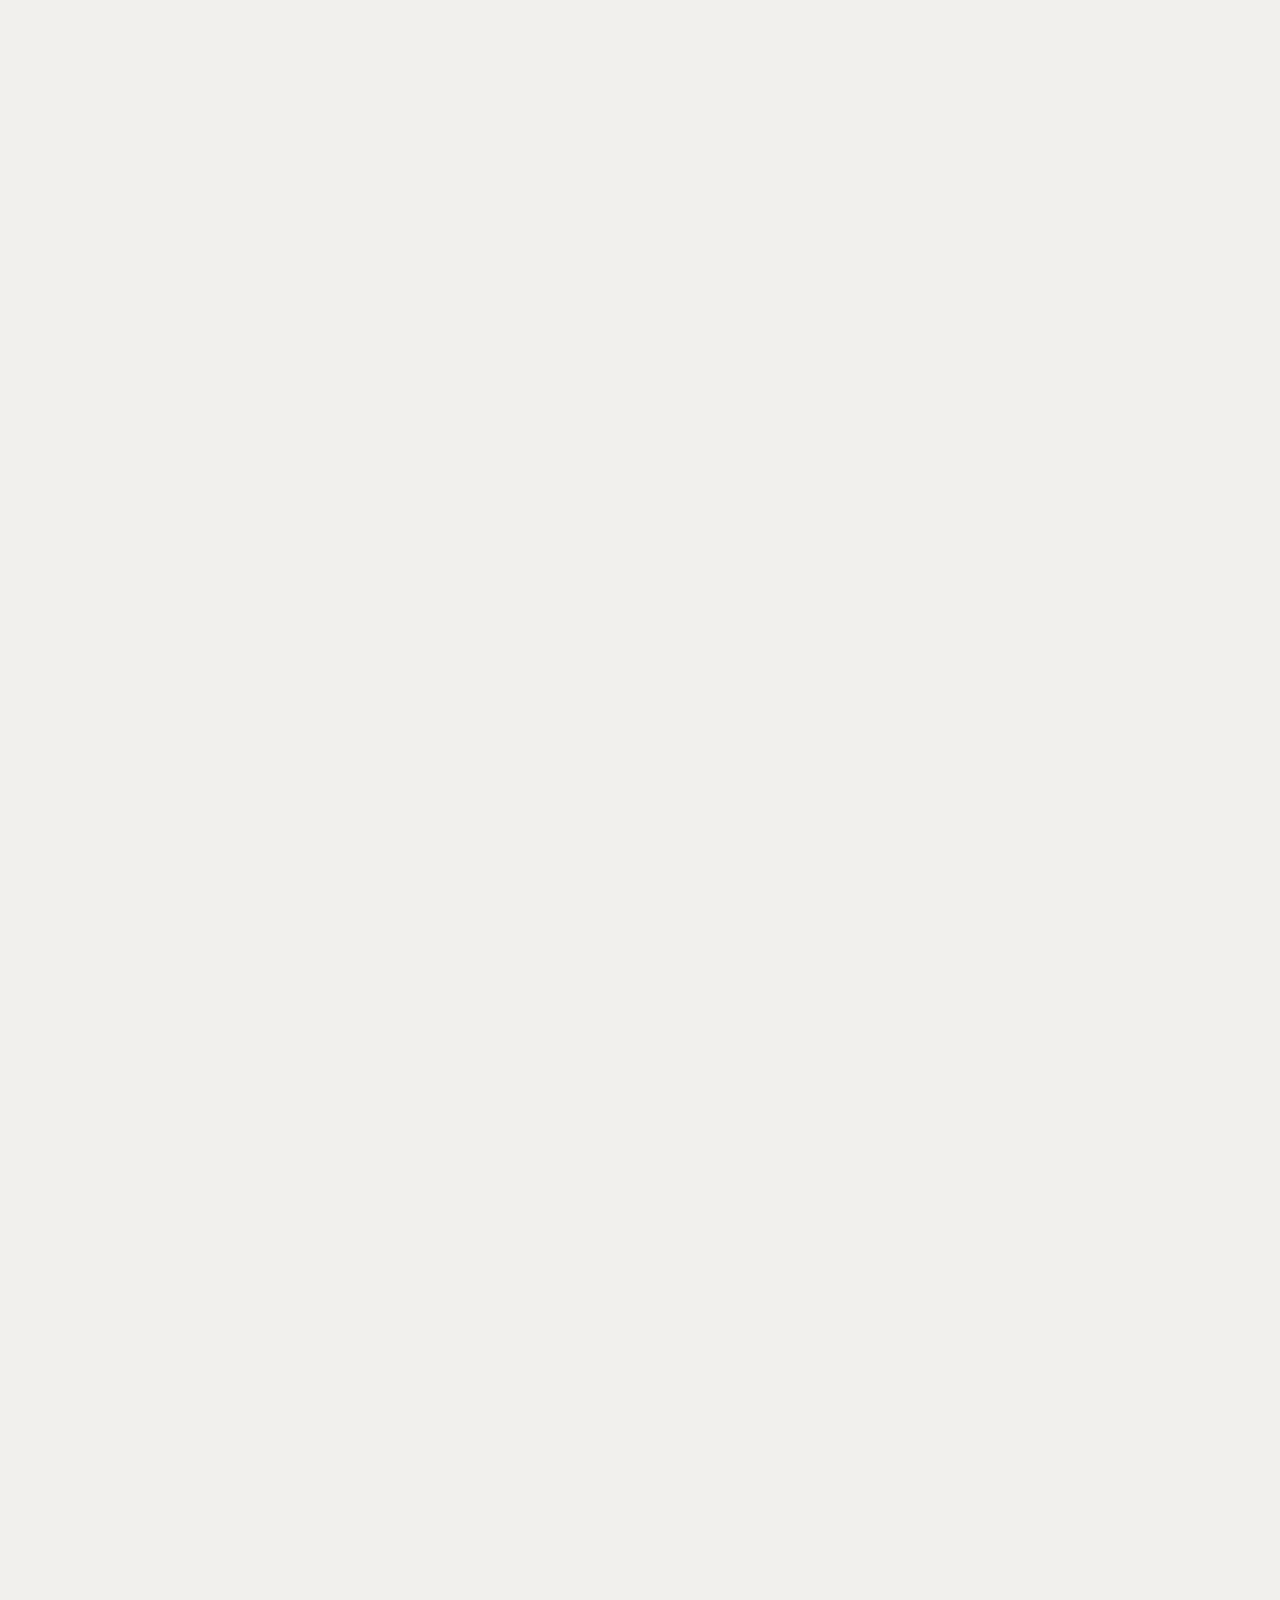
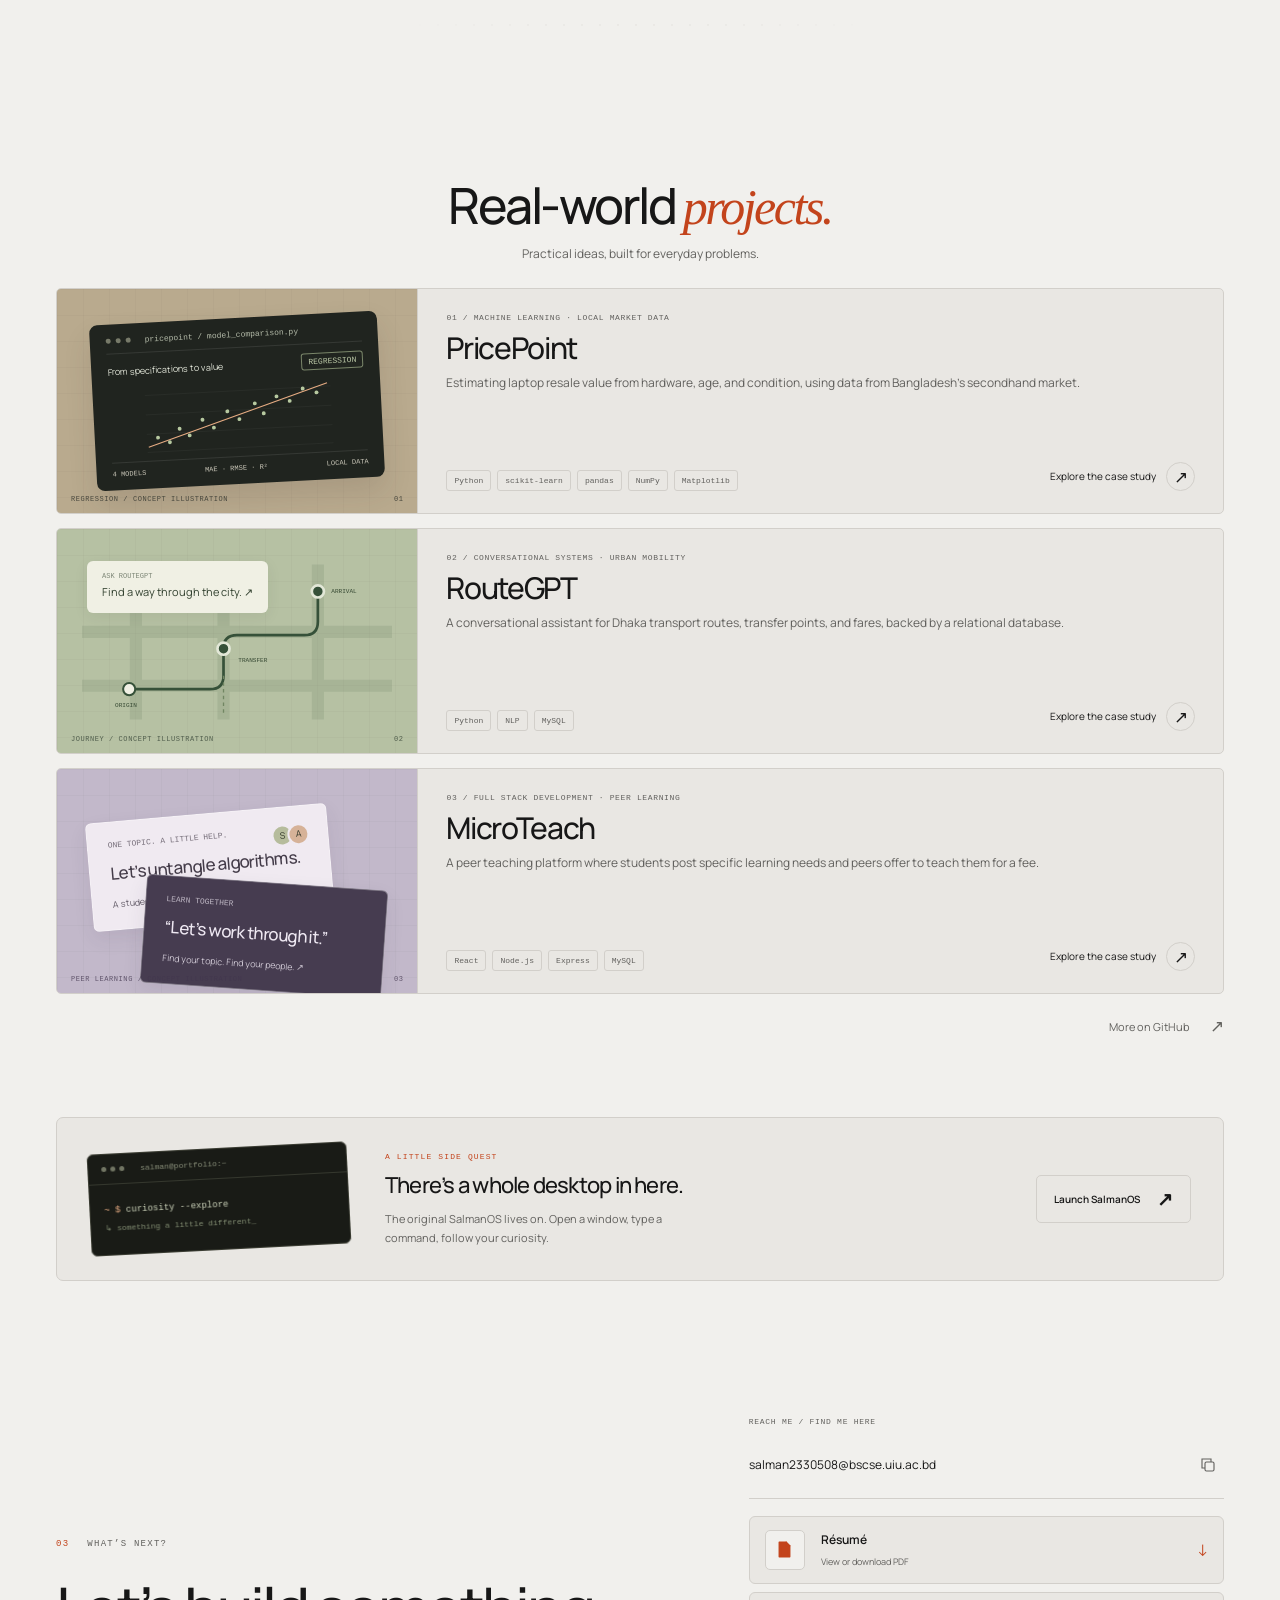
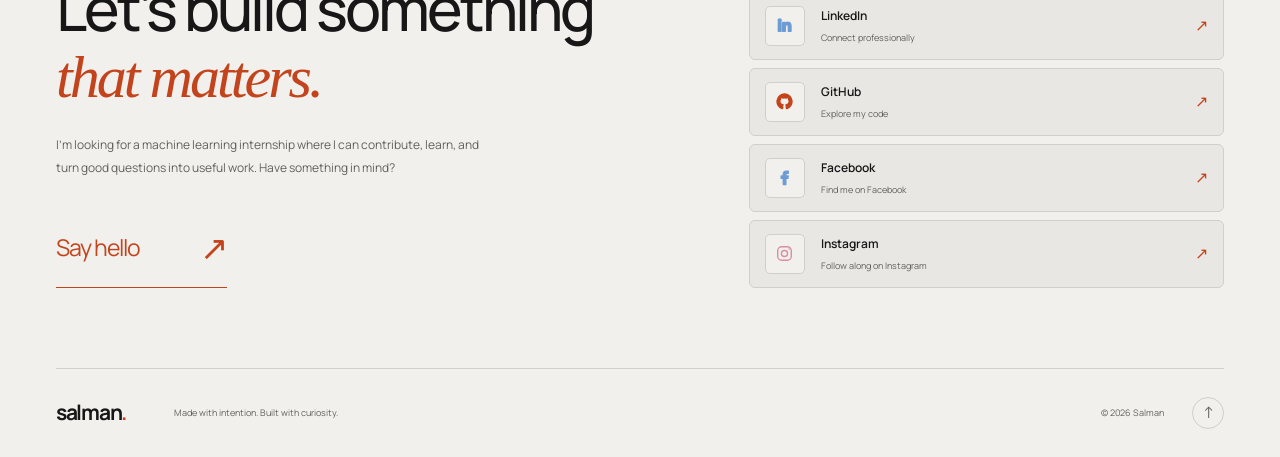
==== commit fe39628a: "Redesign toolkit as animated logo tag cloud" ====
--- a/index.html
+++ b/index.html
@@ -15,9 +15,9 @@
   <link rel="canonical" href="https://deepsalman.github.io/Portfolio/" />
   <link rel="icon" href="assets/images/favicon.svg" type="image/svg+xml" />
   <link rel="preload" href="assets/fonts/manrope-variable.ttf" as="font" type="font/ttf" crossorigin />
-  <link rel="stylesheet" href="assets/css/style.css?v=unified-toolkit" />
+  <link rel="stylesheet" href="assets/css/style.css?v=tool-cloud" />
   <script src="assets/js/theme.js?v=mono-paper"></script>
-  <script type="module" src="assets/js/main.js?v=cube-pop-spring"></script>
+  <script type="module" src="assets/js/main.js?v=tool-cloud"></script>
   <title>Salman — Data, code & curiosity</title>
   <script type="application/ld+json">{"@context":"https://schema.org","@type":"ProfilePage","mainEntity":{"@type":"Person","name":"Salman","url":"https://deepsalman.github.io/Portfolio/","image":"https://deepsalman.github.io/Portfolio/assets/images/salman-portrait.webp","description":"Computer Science and Engineering undergraduate at United International University, Dhaka, exploring machine learning and useful software.","sameAs":["https://github.com/DeepSalman","https://www.linkedin.com/in/deepsalman/"]}}</script>
 </head>
@@ -81,7 +81,11 @@
     </section>
 
     <section class="section container" id="toolkit" aria-labelledby="toolkit-title">
-      <div class="toolkit-heading" data-reveal><h2 id="toolkit-title">Ideas, meet<br><em>implementation.</em></h2><p>A focused set of tools for turning questions into working software.</p></div>
+      <div class="toolkit-heading" data-reveal>
+        <div class="toolkit-symbol" aria-hidden="true"><span>&lt;</span><i></i><span>&gt;</span></div>
+        <h2 id="toolkit-title">Ideas, meet <em>implementation.</em></h2>
+        <p>The tools behind what I build.</p>
+      </div>
       <ul class="toolkit-stack" aria-label="Technologies I use" data-reveal>
         <li><span class="toolkit-mark"><img src="assets/icons/python.svg" alt="" loading="lazy" decoding="async" /></span>Python</li>
         <li><span class="toolkit-mark"><img src="assets/icons/scikitlearn.svg" alt="" loading="lazy" decoding="async" /></span>scikit-learn</li>
--- a/assets/css/style.css
+++ b/assets/css/style.css
@@ -125,19 +125,21 @@
 .text-link{display:inline-flex;gap:20px;align-items:center;font-size:11px;transition:color .2s}
 .text-link span{font-size:17px}
 
-.section#toolkit{padding-top:74px;padding-bottom:78px}
-.toolkit-heading{position:relative;display:grid;grid-template-columns:minmax(0,1fr) minmax(220px,280px);align-items:end;gap:36px;padding-top:23px;border-top:1px solid var(--line);margin-bottom:26px}
-.toolkit-heading::before{content:'';position:absolute;left:0;top:-1px;width:78px;height:2px;background:var(--nav-orange)}
-.toolkit-heading h2{font-size:clamp(39px,5vw,62px);line-height:1.06;letter-spacing:-.065em}
-.toolkit-heading p{max-width:280px;margin-bottom:4px;font-size:12px;line-height:1.75}
-.toolkit-stack{display:grid;grid-template-columns:repeat(5,minmax(0,1fr));gap:1px;list-style:none;margin:0;padding:1px;border-radius:6px;overflow:hidden;background:var(--line)}
-.toolkit-stack li{display:flex;align-items:center;gap:11px;min-width:0;min-height:76px;padding:14px 15px;background:var(--surface);color:var(--text);font-size:12px;font-weight:650}
-.toolkit-mark{display:grid;place-items:center;flex:0 0 34px;width:34px;height:34px;padding:6px;border-radius:6px;background:#f1eee7}
+.section#toolkit{padding-top:64px;padding-bottom:64px}
+.toolkit-heading{text-align:center;margin-bottom:30px}
+.toolkit-symbol{display:flex;align-items:center;justify-content:center;gap:11px;width:76px;height:48px;margin:0 auto 20px;color:var(--muted);font:300 29px var(--font-mono)}
+.toolkit-symbol i{display:block;width:13px;height:13px;border-radius:3px;background:var(--nav-orange);transform:rotate(-12deg);box-shadow:3px 3px 0 var(--line)}
+.toolkit-heading h2{font-size:clamp(32px,4.2vw,52px);line-height:1.15;letter-spacing:-.06em;text-wrap:balance}
+.toolkit-heading p{margin-top:12px;font-size:13px;line-height:1.75;color:var(--muted)}
+.toolkit-stack{position:relative;isolation:isolate;display:flex;flex-wrap:wrap;justify-content:center;gap:12px;max-width:850px;list-style:none;margin:0 auto;padding:30px 24px 36px}
+.toolkit-stack::before{content:'';position:absolute;z-index:-1;inset:0 -20px;border-radius:28px;background-image:radial-gradient(var(--line) .8px,transparent .8px);background-size:18px 18px;mask-image:radial-gradient(ellipse at center,#000 25%,transparent 72%);pointer-events:none}
+.toolkit-stack li{display:flex;align-items:center;gap:9px;min-width:0;min-height:50px;padding:7px 19px 7px 9px;border:1px solid var(--line);border-radius:999px;background:var(--bg);color:var(--text);font-size:12px;font-weight:600;box-shadow:0 3px 0 var(--surface);transition:transform .25s var(--ease),border-color .25s,box-shadow .25s}
+.toolkit-mark{display:grid;place-items:center;flex:0 0 32px;width:32px;height:32px;padding:6px;border-radius:50%;background:#f1eee7}
 .toolkit-mark img{display:block;width:100%;height:100%;object-fit:contain}
 .toolkit-mark.is-dark{background:#272727}
-@media(max-width:900px){.toolkit-stack{grid-template-columns:repeat(3,minmax(0,1fr))}}
-@media(max-width:760px){.section#toolkit{padding-block:50px}.toolkit-heading{grid-template-columns:1fr;gap:12px;margin-bottom:21px}.toolkit-heading h2{font-size:clamp(36px,8vw,50px)}.toolkit-heading p{font-size:11px;max-width:460px}}
-@media(max-width:560px){.toolkit-stack{grid-template-columns:repeat(2,minmax(0,1fr))}.toolkit-stack li{gap:8px;min-height:66px;padding:10px;font-size:11px}.toolkit-stack li:last-child{grid-column:1/-1}.toolkit-mark{flex-basis:30px;width:30px;height:30px;padding:5px}}
+@media(hover:hover) and (prefers-reduced-motion:no-preference){.toolkit-stack li:hover{transform:translateY(-5px) rotate(-2deg);border-color:var(--nav-orange);box-shadow:0 7px 0 var(--surface)}}
+@media(max-width:760px){.section#toolkit{padding-block:46px}.toolkit-heading{margin-bottom:18px}.toolkit-heading h2{max-width:460px;margin-inline:auto}.toolkit-stack{gap:10px;padding:24px 8px 28px}.toolkit-stack::before{inset:0}}
+@media(max-width:400px){.toolkit-stack{gap:8px;padding-inline:0}.toolkit-stack li{gap:7px;padding-right:12px;font-size:11px;min-height:46px}.toolkit-mark{flex-basis:28px;width:28px;height:28px;padding:5px}}
 
 .os-invite{display:grid;grid-template-columns:260px 1fr auto;gap:36px;align-items:center;padding-block:30px;padding-inline:32px;background:var(--surface);border:1px solid var(--line);border-radius:7px}
 .os-preview{border:1px solid #3a3c32;border-radius:6px;overflow:hidden;color:#cdd4bb;transform:rotate(-3deg);background:#191b16}
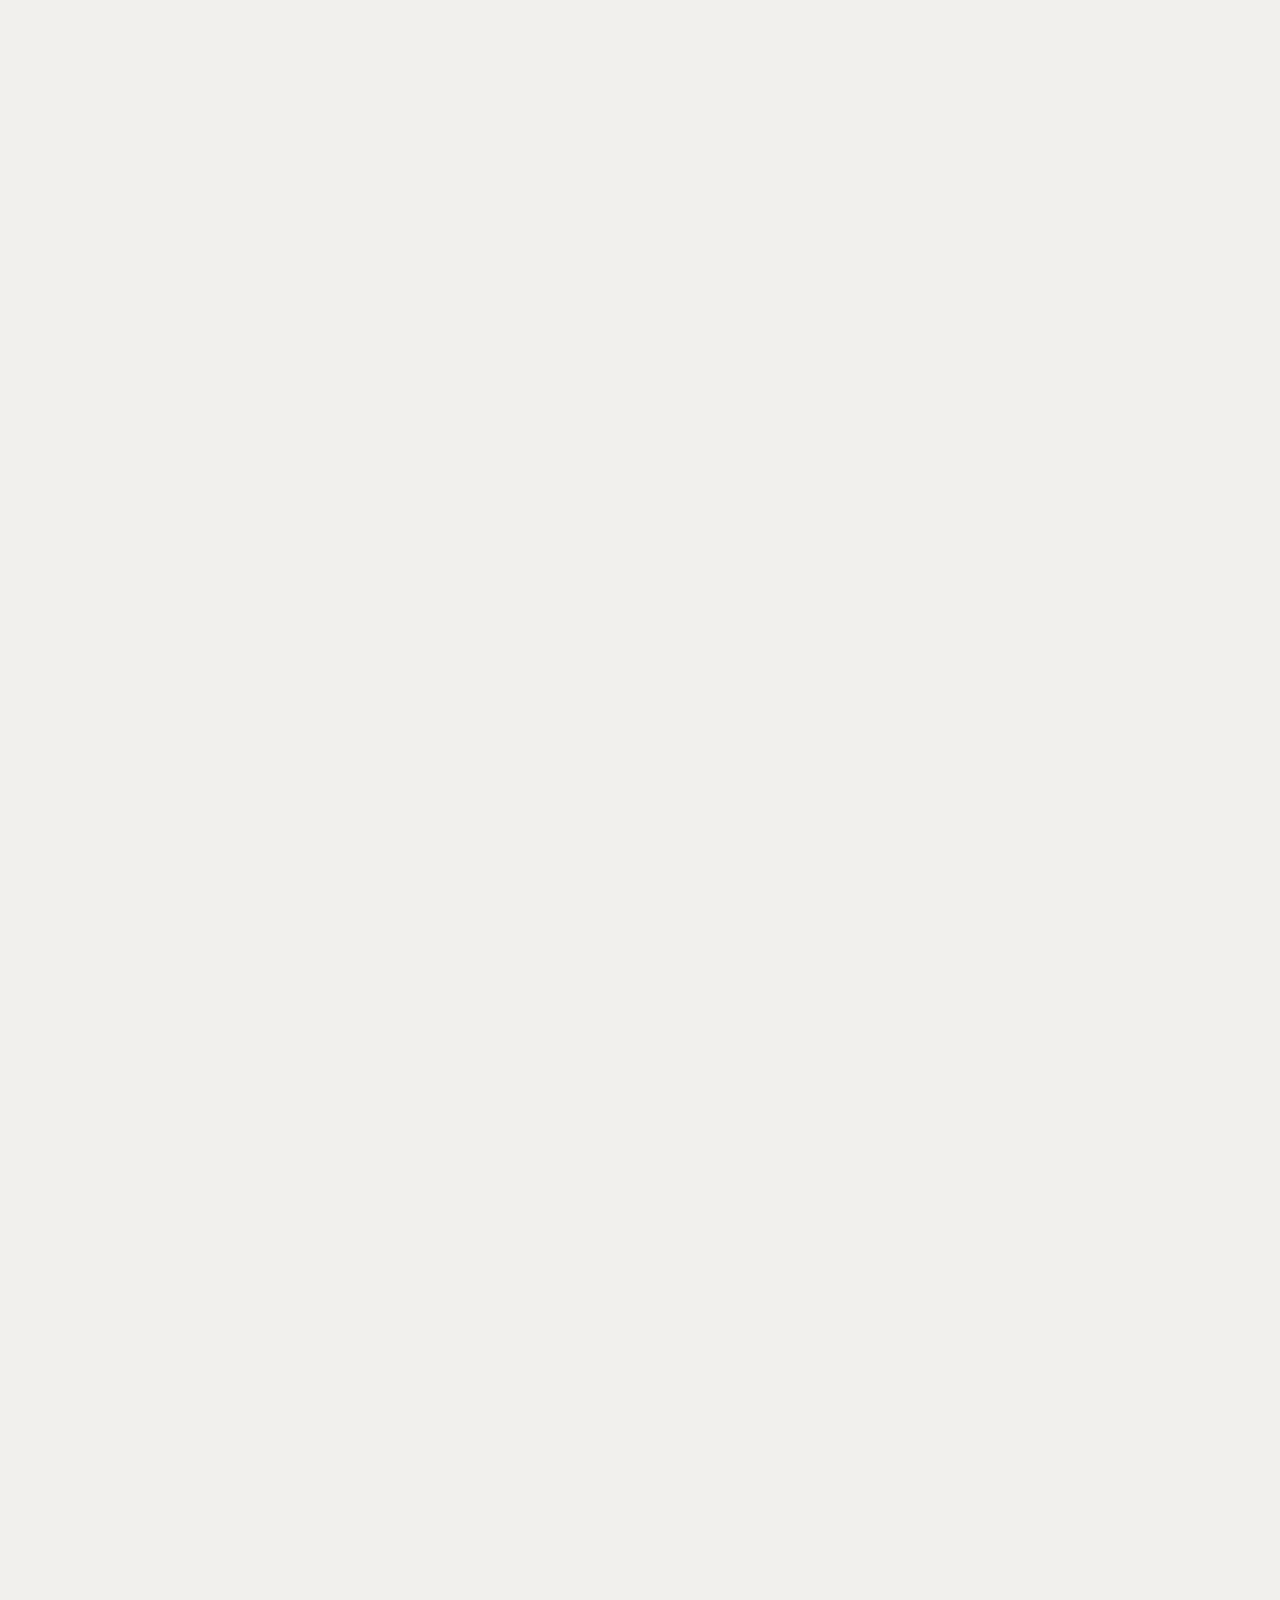
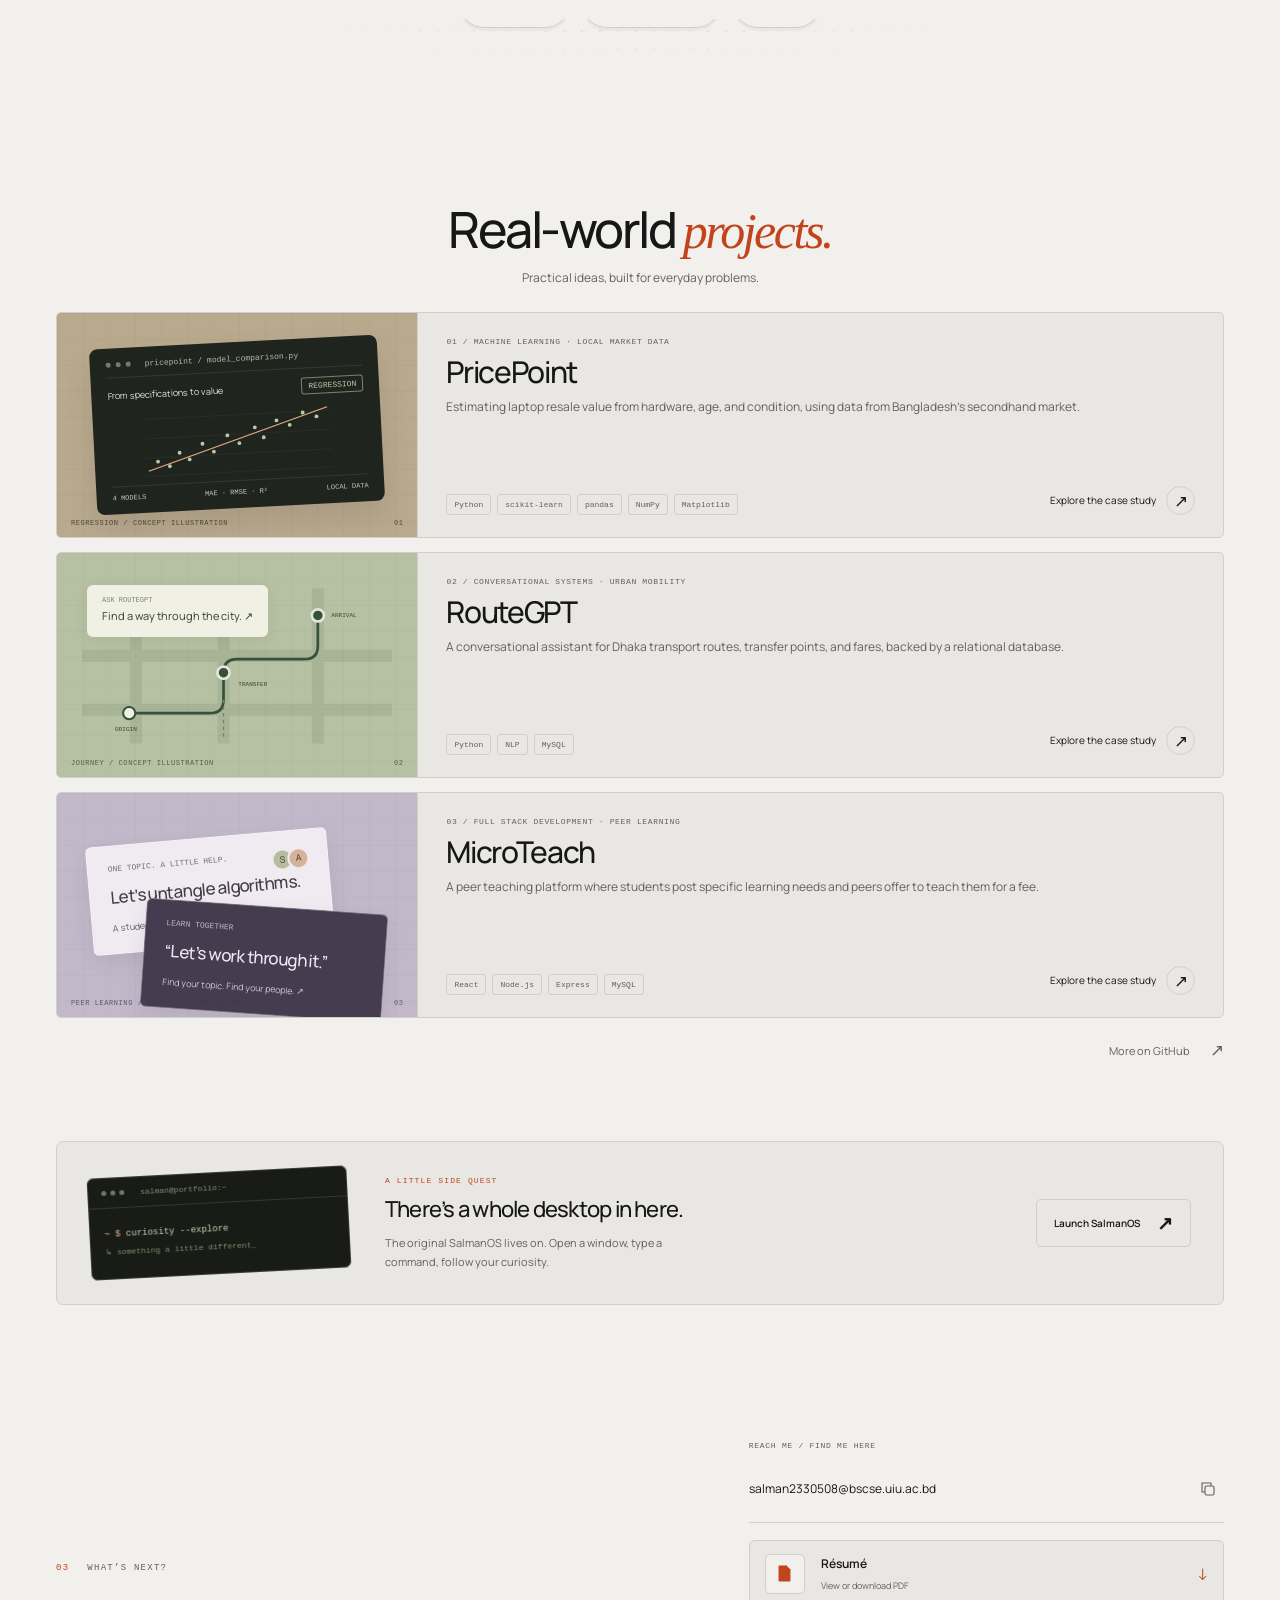
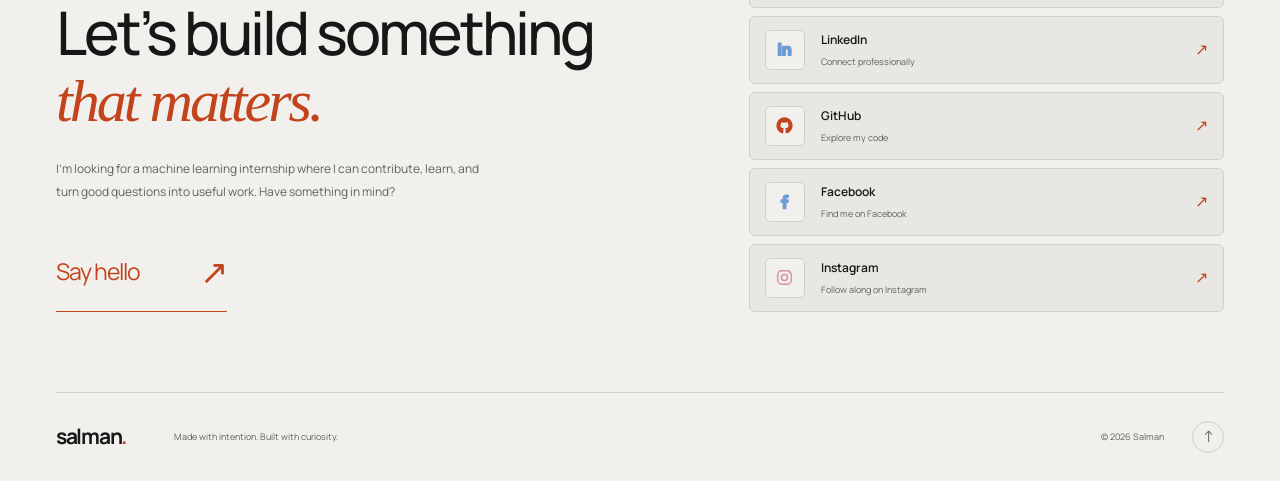
==== commit b40ea90c: "Replace toolkit symbol with interactive waving robot" ====
--- a/index.html
+++ b/index.html
@@ -15,9 +15,9 @@
   <link rel="canonical" href="https://deepsalman.github.io/Portfolio/" />
   <link rel="icon" href="assets/images/favicon.svg" type="image/svg+xml" />
   <link rel="preload" href="assets/fonts/manrope-variable.ttf" as="font" type="font/ttf" crossorigin />
-  <link rel="stylesheet" href="assets/css/style.css?v=tool-cloud" />
+  <link rel="stylesheet" href="assets/css/style.css?v=toolkit-robot" />
   <script src="assets/js/theme.js?v=mono-paper"></script>
-  <script type="module" src="assets/js/main.js?v=tool-cloud"></script>
+  <script type="module" src="assets/js/main.js?v=toolkit-robot"></script>
   <title>Salman — Data, code & curiosity</title>
   <script type="application/ld+json">{"@context":"https://schema.org","@type":"ProfilePage","mainEntity":{"@type":"Person","name":"Salman","url":"https://deepsalman.github.io/Portfolio/","image":"https://deepsalman.github.io/Portfolio/assets/images/salman-portrait.webp","description":"Computer Science and Engineering undergraduate at United International University, Dhaka, exploring machine learning and useful software.","sameAs":["https://github.com/DeepSalman","https://www.linkedin.com/in/deepsalman/"]}}</script>
 </head>
@@ -82,7 +82,26 @@
 
     <section class="section container" id="toolkit" aria-labelledby="toolkit-title">
       <div class="toolkit-heading" data-reveal>
-        <div class="toolkit-symbol" aria-hidden="true"><span>&lt;</span><i></i><span>&gt;</span></div>
+        <div class="robot-runway" data-robot-runway>
+          <button class="toolkit-robot" type="button" aria-label="Say hello to the little robot" title="Say hello!">
+            <svg viewBox="0 0 64 72" fill="none" aria-hidden="true">
+              <ellipse cx="32" cy="67" rx="16" ry="2" fill="var(--line)" />
+              <g class="robot-character" stroke="currentColor" stroke-width="2.5" stroke-linecap="round" stroke-linejoin="round">
+                <path class="robot-leg robot-leg-left" d="M26 54v9h-5" />
+                <path class="robot-leg robot-leg-right" d="M38 54v9h5" />
+                <path class="robot-arm-left" d="m21 41-7 5 2 7" />
+                <g class="robot-wave"><path d="m43 41 8-7v-8m0 4 4-3m-4 0-3-3" /></g>
+                <rect x="21" y="36" width="22" height="20" rx="7" fill="var(--surface)" />
+                <path d="M32 17v-6" /><circle cx="32" cy="8" r="3" fill="var(--nav-orange)" stroke="var(--nav-orange)" />
+                <rect x="14" y="17" width="36" height="24" rx="10" fill="var(--bg)" />
+                <rect x="19" y="22" width="26" height="14" rx="6" fill="var(--text)" stroke="none" />
+                <g class="robot-eyes" stroke="var(--bg)"><path d="M26 27v3m12-3v3" /></g>
+                <path d="M30 33h4" stroke="var(--nav-orange)" stroke-width="1.5" />
+                <circle cx="32" cy="47" r="3" fill="var(--nav-orange)" stroke="none" />
+              </g>
+            </svg>
+          </button>
+        </div>
         <h2 id="toolkit-title">Ideas, meet <em>implementation.</em></h2>
         <p>The tools behind what I build.</p>
       </div>
--- a/assets/css/style.css
+++ b/assets/css/style.css
@@ -127,8 +127,27 @@
 
 .section#toolkit{padding-top:64px;padding-bottom:64px}
 .toolkit-heading{text-align:center;margin-bottom:30px}
-.toolkit-symbol{display:flex;align-items:center;justify-content:center;gap:11px;width:76px;height:48px;margin:0 auto 20px;color:var(--muted);font:300 29px var(--font-mono)}
-.toolkit-symbol i{display:block;width:13px;height:13px;border-radius:3px;background:var(--nav-orange);transform:rotate(-12deg);box-shadow:3px 3px 0 var(--line)}
+.robot-runway{--robot-travel:min(220px,calc(100vw - 120px));position:relative;width:calc(var(--robot-travel) + 56px);height:72px;margin:0 auto 20px}
+.robot-runway::after{content:'';position:absolute;left:0;right:0;bottom:4px;height:1px;background:linear-gradient(90deg,transparent,var(--line) 15%,var(--line) 85%,transparent)}
+.toolkit-robot{position:absolute;z-index:1;left:0;bottom:4px;width:56px;height:64px;padding:0;border:0;border-radius:12px;background:transparent;color:var(--text);cursor:pointer;animation:robot-crossing 10s linear infinite}
+.toolkit-robot svg{display:block;width:100%;height:100%;overflow:visible}
+.robot-character{animation:robot-bounce .35s ease-in-out infinite}
+.robot-wave{transform-origin:43px 41px;animation:robot-wave 10s ease-in-out infinite}
+.robot-leg{transform-box:fill-box;transform-origin:top center;animation:robot-step .35s ease-in-out infinite alternate}
+.robot-leg-right{animation-direction:alternate-reverse}
+.robot-runway .toolkit-robot,.robot-runway .toolkit-robot *{animation-play-state:paused}
+.robot-runway.is-active .toolkit-robot,.robot-runway.is-active .toolkit-robot *{animation-play-state:running}
+.robot-runway.is-active:has(.toolkit-robot:hover,.toolkit-robot:focus-visible,.toolkit-robot.is-greeting) .toolkit-robot,
+.robot-runway.is-active:has(.toolkit-robot:hover,.toolkit-robot:focus-visible,.toolkit-robot.is-greeting) .robot-character,
+.robot-runway.is-active:has(.toolkit-robot:hover,.toolkit-robot:focus-visible,.toolkit-robot.is-greeting) .robot-leg{animation-play-state:paused}
+.toolkit-robot:hover .robot-wave,.toolkit-robot:focus-visible .robot-wave,.toolkit-robot.is-greeting .robot-wave{animation-name:robot-hello;animation-duration:.45s}
+.toolkit-robot:hover,.toolkit-robot:focus-visible,.toolkit-robot.is-greeting{color:var(--nav-orange)}
+@keyframes robot-crossing{0%,12%{transform:translateX(0)}40%,62%{transform:translateX(var(--robot-travel))}90%,100%{transform:translateX(0)}}
+@keyframes robot-bounce{0%,100%{transform:translateY(0)}50%{transform:translateY(-2px)}}
+@keyframes robot-step{from{transform:rotate(-17deg)}to{transform:rotate(17deg)}}
+@keyframes robot-wave{0%,4%,8%,44%,48%,52%,56%,92%,96%,100%{transform:rotate(0)}2%,6%,46%,50%,54%,94%,98%{transform:rotate(25deg)}12%,38%,62%,88%{transform:rotate(105deg)}}
+@keyframes robot-hello{0%,100%{transform:rotate(-5deg)}50%{transform:rotate(30deg)}}
+@media(prefers-reduced-motion:reduce){.toolkit-robot{left:calc(50% - 28px)}}
 .toolkit-heading h2{font-size:clamp(32px,4.2vw,52px);line-height:1.15;letter-spacing:-.06em;text-wrap:balance}
 .toolkit-heading p{margin-top:12px;font-size:13px;line-height:1.75;color:var(--muted)}
 .toolkit-stack{position:relative;isolation:isolate;display:flex;flex-wrap:wrap;justify-content:center;gap:12px;max-width:850px;list-style:none;margin:0 auto;padding:30px 24px 36px}
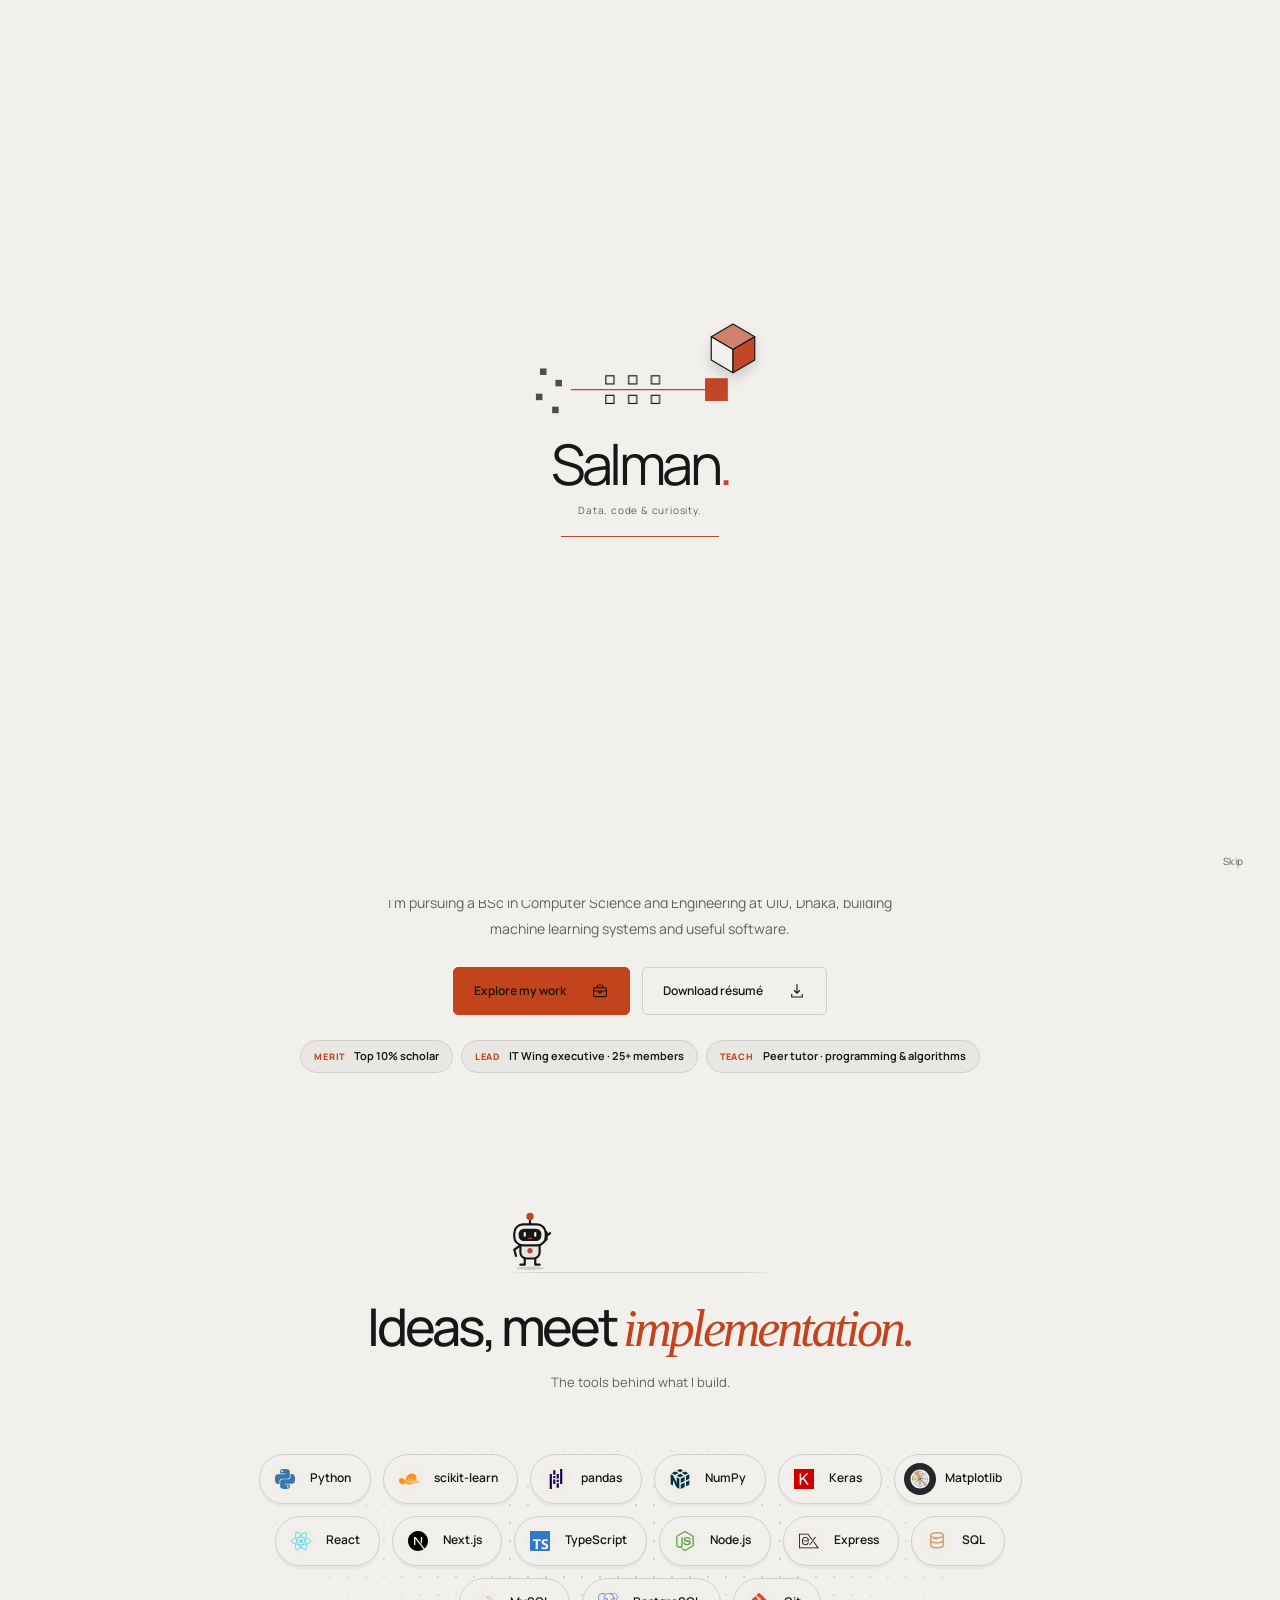
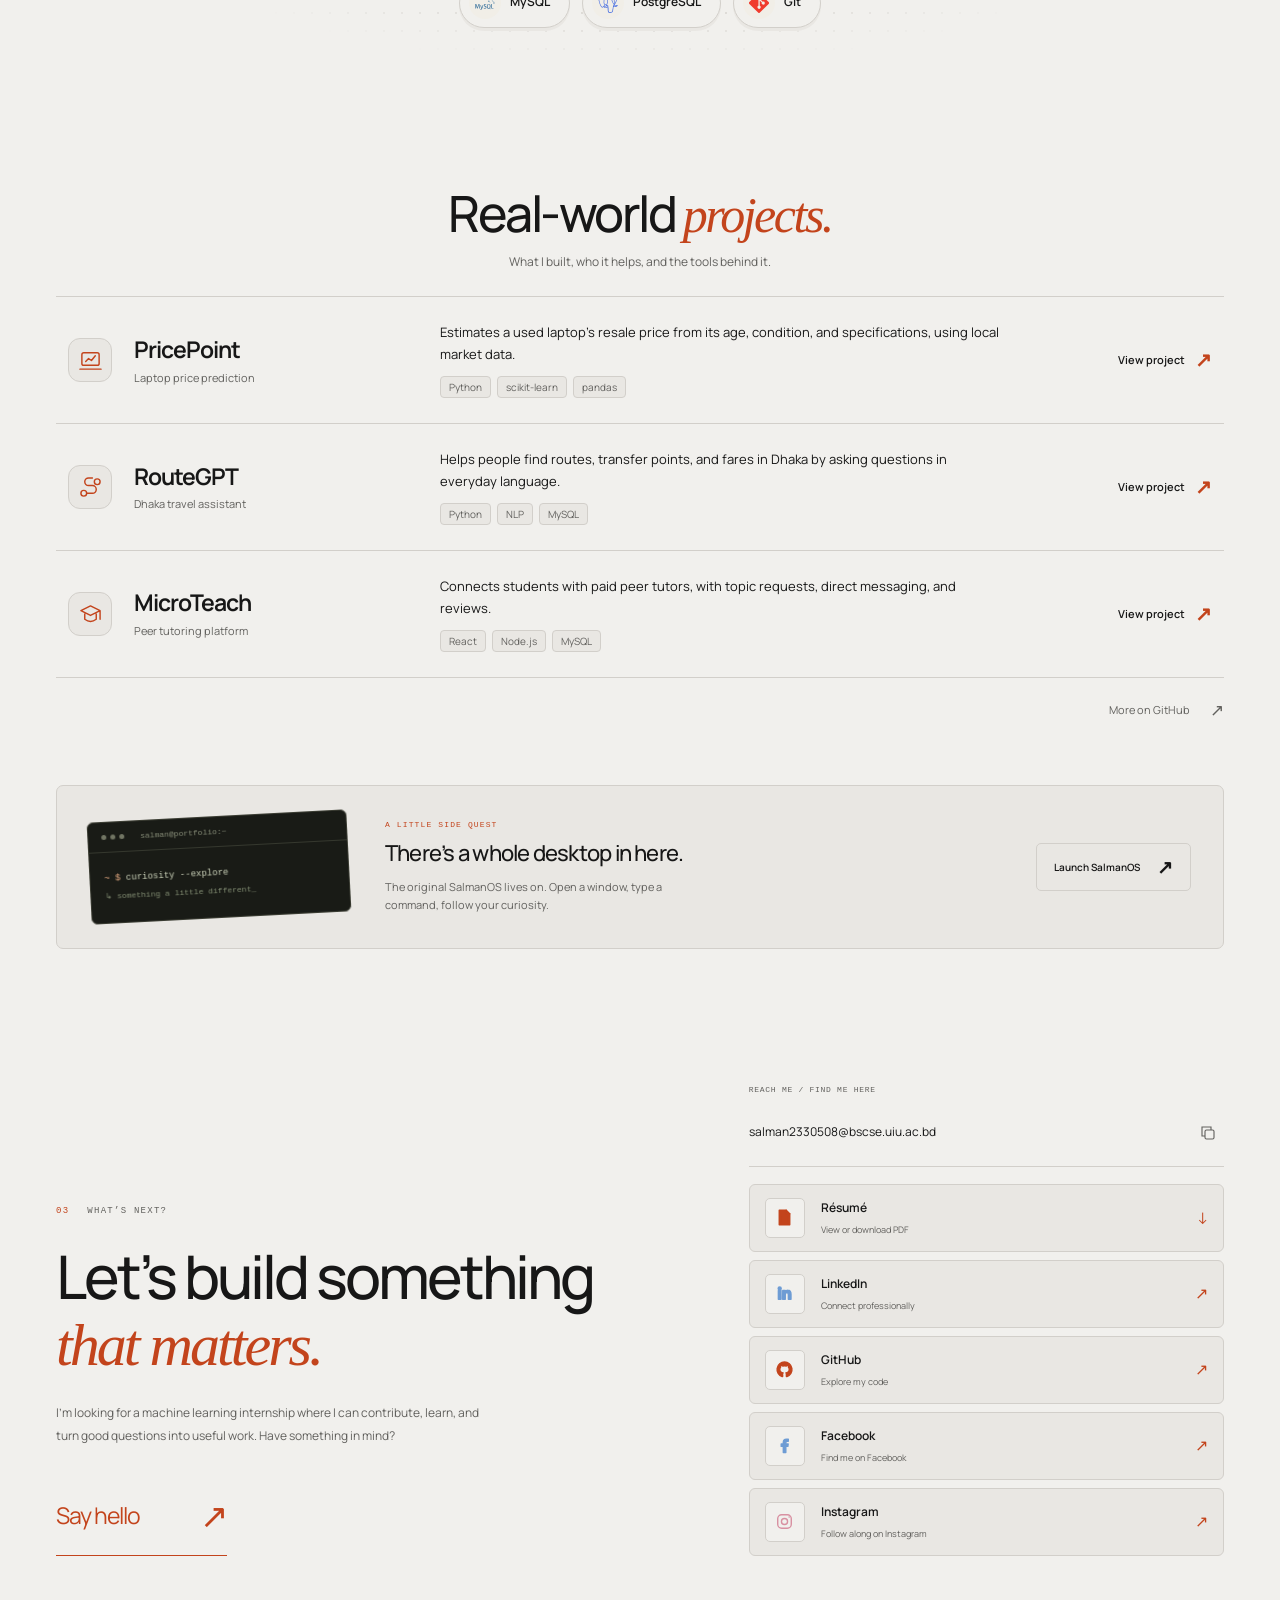
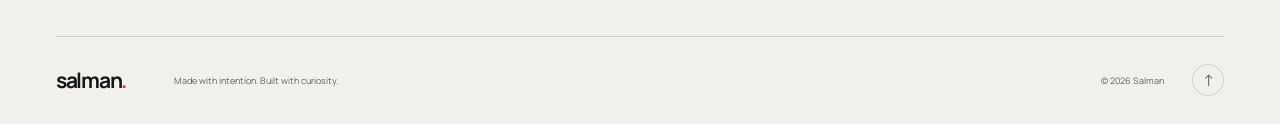
==== commit 1987cff5: "Simplify projects into compact recruiter-friendly rows" ====
--- a/index.html
+++ b/index.html
@@ -15,7 +15,7 @@
   <link rel="canonical" href="https://deepsalman.github.io/Portfolio/" />
   <link rel="icon" href="assets/images/favicon.svg" type="image/svg+xml" />
   <link rel="preload" href="assets/fonts/manrope-variable.ttf" as="font" type="font/ttf" crossorigin />
-  <link rel="stylesheet" href="assets/css/style.css?v=toolkit-robot" />
+  <link rel="stylesheet" href="assets/css/style.css?v=slim-projects" />
   <script src="assets/js/theme.js?v=mono-paper"></script>
   <script type="module" src="assets/js/main.js?v=toolkit-robot"></script>
   <title>Salman — Data, code & curiosity</title>
@@ -125,22 +125,34 @@
     </section>
 
     <section class="section container" id="work" aria-labelledby="work-title">
-      <div class="section-heading work-heading" data-reveal><h2 id="work-title">Real-world <em>projects.</em></h2><p>Practical ideas, built for everyday problems.</p></div>
+      <div class="section-heading work-heading" data-reveal><h2 id="work-title">Real-world <em>projects.</em></h2><p>What I built, who it helps, and the tools behind it.</p></div>
       <!-- PROJECTS:START -->
-      <div class="project-grid" id="project-grid">
-        <a class="project-card featured" href="projects/pricepoint.html" aria-label="Read the PricePoint case study" data-reveal>
-          <div class="project-copy"><span class="project-index">01 / MACHINE LEARNING · LOCAL MARKET DATA</span><h3>PricePoint</h3><p>Estimating laptop resale value from hardware, age, and condition, using data from Bangladesh’s secondhand market.</p><div class="project-tags"><span>Python</span><span>scikit-learn</span><span>pandas</span><span>NumPy</span><span>Matplotlib</span></div><span class="project-cta">Explore the case study <span class="arrow-circle" aria-hidden="true">↗</span></span></div>
-          <div class="project-art art-pricepoint" aria-hidden="true"><div class="model-window"><div class="model-window-top"><i></i><i></i><i></i><span>pricepoint / model_comparison.py</span></div><div class="model-window-title">From specifications to value <span>REGRESSION</span></div><svg class="model-chart" viewBox="0 0 300 105" fill="none"><path d="M8 15H295M8 45H295M8 75H295M8 103H295" stroke="#ffffff10"/><path d="M10 95 290 10" stroke="#e7ac83" stroke-width="1.7"/><g fill="#b7c9a0"><circle cx="25" cy="81" r="3"/><circle cx="43" cy="89" r="3"/><circle cx="59" cy="69" r="3"/><circle cx="74" cy="80" r="3"/><circle cx="95" cy="57" r="3"/><circle cx="112" cy="70" r="3"/><circle cx="134" cy="46" r="3"/><circle cx="152" cy="59" r="3"/><circle cx="177" cy="36" r="3"/><circle cx="190" cy="52" r="3"/><circle cx="211" cy="27" r="3"/><circle cx="231" cy="35" r="3"/><circle cx="252" cy="17" r="3"/><circle cx="273" cy="24" r="3"/></g></svg><div class="model-footer"><span>4 MODELS</span><span>MAE · RMSE · R²</span><span>LOCAL DATA</span></div></div><div class="art-caption"><span>REGRESSION / CONCEPT ILLUSTRATION</span><span>01</span></div></div>
-        </a>
-        <a class="project-card" href="projects/routegpt.html" aria-label="Read the RouteGPT case study" data-reveal>
-          <div class="project-copy"><span class="project-index">02 / CONVERSATIONAL SYSTEMS · URBAN MOBILITY</span><h3>RouteGPT</h3><p>A conversational assistant for Dhaka transport routes, transfer points, and fares, backed by a relational database.</p><div class="project-tags"><span>Python</span><span>NLP</span><span>MySQL</span></div><span class="project-cta">Explore the case study <span class="arrow-circle" aria-hidden="true">↗</span></span></div>
-          <div class="project-art art-routegpt" aria-hidden="true"><svg class="route-diagram" viewBox="0 0 460 230" fill="none"><path d="M0 180H460M0 100H460M80 0V230M210 0V230M350 0V230" stroke="#7a8d6f" stroke-opacity=".25" stroke-width="18"/><path d="M70 185H190Q210 185 210 165V125Q210 105 230 105H330Q350 105 350 85V40" stroke="#365139" stroke-width="4" stroke-linecap="round"/><path d="M210 165V225" stroke="#718663" stroke-width="2" stroke-dasharray="5 5"/><circle cx="70" cy="185" r="9" fill="#f0f0e4" stroke="#365139" stroke-width="3"/><circle cx="210" cy="125" r="9" fill="#365139" stroke="#e2e7d7" stroke-width="4"/><circle cx="350" cy="40" r="9" fill="#365139" stroke="#e2e7d7" stroke-width="4"/><g fill="#354832" font-family="monospace" font-size="9"><text x="49" y="212">ORIGIN</text><text x="232" y="145">TRANSFER</text><text x="370" y="43">ARRIVAL</text></g></svg><div class="route-callout"><span>ASK ROUTEGPT</span>Find a way through the city. ↗</div><div class="art-caption"><span>JOURNEY / CONCEPT ILLUSTRATION</span><span>02</span></div></div>
-        </a>
-        <a class="project-card" href="projects/microteach.html" aria-label="Read the MicroTeach case study" data-reveal>
-          <div class="project-copy"><span class="project-index">03 / FULL STACK DEVELOPMENT · PEER LEARNING</span><h3>MicroTeach</h3><p>A peer teaching platform where students post specific learning needs and peers offer to teach them for a fee.</p><div class="project-tags"><span>React</span><span>Node.js</span><span>Express</span><span>MySQL</span></div><span class="project-cta">Explore the case study <span class="arrow-circle" aria-hidden="true">↗</span></span></div>
-          <div class="project-art art-microteach" aria-hidden="true"><div class="teach-board"><div class="teach-card"><span>ONE TOPIC. A LITTLE HELP.</span><strong>Let’s untangle algorithms.</strong><small>A student asks. A peer steps in.</small><div class="teach-avatars"><i>S</i><i>A</i></div></div><div class="teach-card second"><span>LEARN TOGETHER</span><strong>“Let’s work through it.”</strong><small>Find your topic. Find your people. ↗</small></div></div><div class="art-caption"><span>PEER LEARNING / CONCEPT ILLUSTRATION</span><span>03</span></div></div>
-        </a>
-      </div>
+      <ul class="work-list" id="project-grid" aria-label="Selected projects">
+        <li class="work-item" data-reveal>
+          <a class="work-project" href="projects/pricepoint.html" aria-label="View PricePoint: Laptop price prediction">
+            <span class="work-icon" aria-hidden="true"><svg viewBox="0 0 24 24" fill="none" stroke="currentColor" stroke-width="1.5" stroke-linecap="round" stroke-linejoin="round"><rect x="3" y="4" width="18" height="13" rx="2"/><path d="M1 21h22M7 13l3-3 3 2 4-5"/></svg></span>
+            <div class="work-name"><h3>PricePoint</h3><span>Laptop price prediction</span></div>
+            <div class="work-summary"><p>Estimates a used laptop’s resale price from its age, condition, and specifications, using local market data.</p><ul class="work-tech" aria-label="Key technologies"><li>Python</li><li>scikit-learn</li><li>pandas</li></ul></div>
+            <span class="work-link">View project <span aria-hidden="true">↗</span></span>
+          </a>
+        </li>
+        <li class="work-item" data-reveal>
+          <a class="work-project" href="projects/routegpt.html" aria-label="View RouteGPT: Dhaka travel assistant">
+            <span class="work-icon" aria-hidden="true"><svg viewBox="0 0 24 24" fill="none" stroke="currentColor" stroke-width="1.5" stroke-linecap="round" stroke-linejoin="round"><circle cx="5" cy="18" r="3"/><circle cx="19" cy="6" r="3"/><path d="M8 18h6a4 4 0 0 0 0-8h-4a4 4 0 0 1 0-8h4"/></svg></span>
+            <div class="work-name"><h3>RouteGPT</h3><span>Dhaka travel assistant</span></div>
+            <div class="work-summary"><p>Helps people find routes, transfer points, and fares in Dhaka by asking questions in everyday language.</p><ul class="work-tech" aria-label="Key technologies"><li>Python</li><li>NLP</li><li>MySQL</li></ul></div>
+            <span class="work-link">View project <span aria-hidden="true">↗</span></span>
+          </a>
+        </li>
+        <li class="work-item" data-reveal>
+          <a class="work-project" href="projects/microteach.html" aria-label="View MicroTeach: Peer tutoring platform">
+            <span class="work-icon" aria-hidden="true"><svg viewBox="0 0 24 24" fill="none" stroke="currentColor" stroke-width="1.5" stroke-linecap="round" stroke-linejoin="round"><path d="m2 8 10-5 10 5-10 5-10-5Zm4 3v6c4 3 8 3 12 0v-6m4-3v9"/></svg></span>
+            <div class="work-name"><h3>MicroTeach</h3><span>Peer tutoring platform</span></div>
+            <div class="work-summary"><p>Connects students with paid peer tutors, with topic requests, direct messaging, and reviews.</p><ul class="work-tech" aria-label="Key technologies"><li>React</li><li>Node.js</li><li>MySQL</li></ul></div>
+            <span class="work-link">View project <span aria-hidden="true">↗</span></span>
+          </a>
+        </li>
+      </ul>
       <!-- PROJECTS:END -->
       <div class="work-footer"><a class="text-link" href="https://github.com/DeepSalman" target="_blank" rel="noopener noreferrer">More on GitHub <span aria-hidden="true">↗</span></a></div>
     </section>
--- a/assets/css/style.css
+++ b/assets/css/style.css
@@ -471,7 +471,26 @@
 @media(max-width:760px){.hero{padding-top:43px;padding-bottom:46px}.portrait-stage{width:220px;height:220px;margin-bottom:30px}.hero-intro{font-size:15px}.hero h1{font-size:clamp(48px,11vw,68px)}.hero-description{font-size:13px;margin-top:18px}.hero-actions{margin-top:22px}.hero-highlights{margin-top:20px;gap:7px}.hero-highlights li{padding:7px 11px}.hero-highlights li strong{font-size:10px}}
 @media(max-width:380px){.portrait-stage{width:190px;height:190px;margin-bottom:26px}.hero{padding-top:35px}.hero h1{font-size:46px}}
 @media(prefers-reduced-motion:reduce){.portrait-stage,.hero-copy{animation:none!important}}
-.section#work{padding-top:72px;padding-bottom:76px}
+/* Compact project summaries, with full text at every screen size. */
+.work-list{list-style:none;padding:0;margin:0;border-top:1px solid var(--line)}
+.work-item{border-bottom:1px solid var(--line)}
+.work-project{display:grid;grid-template-columns:44px minmax(160px,.65fr) minmax(0,1.5fr) auto;gap:22px;align-items:center;padding:25px 12px;border-radius:4px;transition:background .2s}
+.work-project:hover,.work-project:focus-visible{background:var(--surface)}
+.work-icon{width:44px;height:44px;display:grid;place-items:center;border:1px solid var(--line);border-radius:12px;color:var(--accent);background:var(--surface)}
+.work-icon svg{width:23px;height:23px}
+.work-name h3{font-size:23px;font-weight:650;letter-spacing:-.045em;line-height:1.3;margin-bottom:5px}
+.work-name>span{display:block;color:var(--muted);font-size:11px;line-height:1.5}
+.work-summary p{font-size:13px;line-height:1.65;color:var(--text);max-width:560px}
+.work-tech{display:flex;flex-wrap:wrap;gap:6px;list-style:none;padding:0;margin:11px 0 0}
+.work-tech li{padding:3px 8px;border-radius:4px;background:var(--surface);border:1px solid var(--line);color:var(--muted);font-size:10px;line-height:1.4}
+.work-link{display:flex;align-items:center;gap:10px;white-space:nowrap;font-size:11px;font-weight:600}
+.work-link>span{font-size:20px;color:var(--accent);transition:transform .2s}
+.work-project:hover .work-link>span{transform:translate(2px,-2px)}
+@media(max-width:1000px){.work-project{grid-template-columns:40px minmax(140px,.6fr) minmax(0,1fr);gap:12px 18px;padding:22px 8px}.work-icon{width:40px;height:40px}.work-summary{grid-column:3;grid-row:1/3}.work-link{grid-column:2}.work-name h3{font-size:22px}}
+@media(max-width:600px){.work-project{grid-template-columns:36px minmax(0,1fr);gap:14px;padding:20px 4px}.work-icon{width:36px;height:36px;border-radius:10px}.work-icon svg{width:20px;height:20px}.work-name h3{font-size:22px;margin-bottom:2px}.work-summary{grid-column:1/-1;grid-row:auto}.work-summary p{font-size:13px}.work-link{grid-column:1/-1;justify-content:space-between}.work-tech{margin-top:10px}}
+@media(prefers-reduced-motion:reduce){.work-project:hover .work-link>span{transform:none}}
+@media print{.work-item{break-inside:avoid}.work-project{grid-template-columns:44px 160px 1fr}.work-link{display:none}}
+.section#work{padding-top:56px;padding-bottom:60px}
 .work-heading{display:flex;flex-direction:column;align-items:center;justify-content:center;gap:7px;margin-bottom:25px;text-align:center}
 .work-heading h2{font-size:clamp(34px,5vw,50px)}
 .work-heading>p{max-width:600px;margin:0 auto;font-size:12px;line-height:1.65}
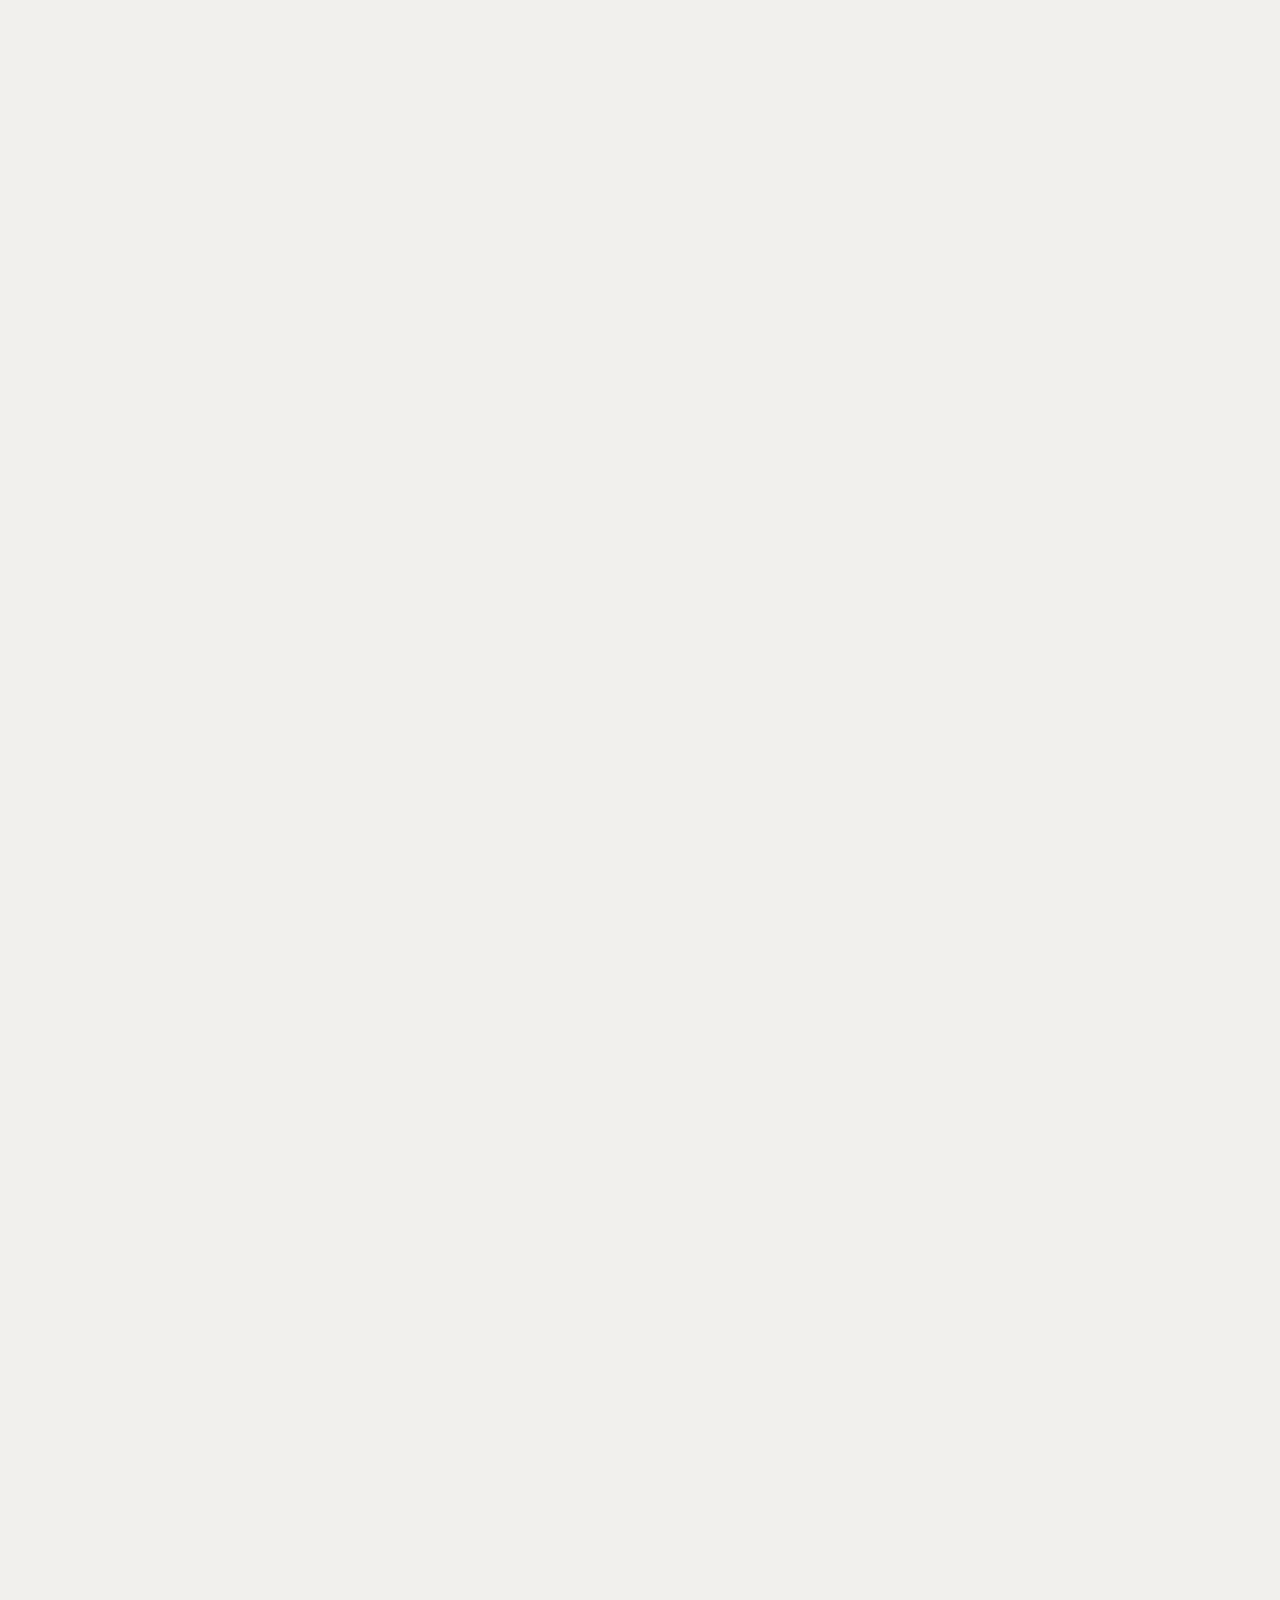
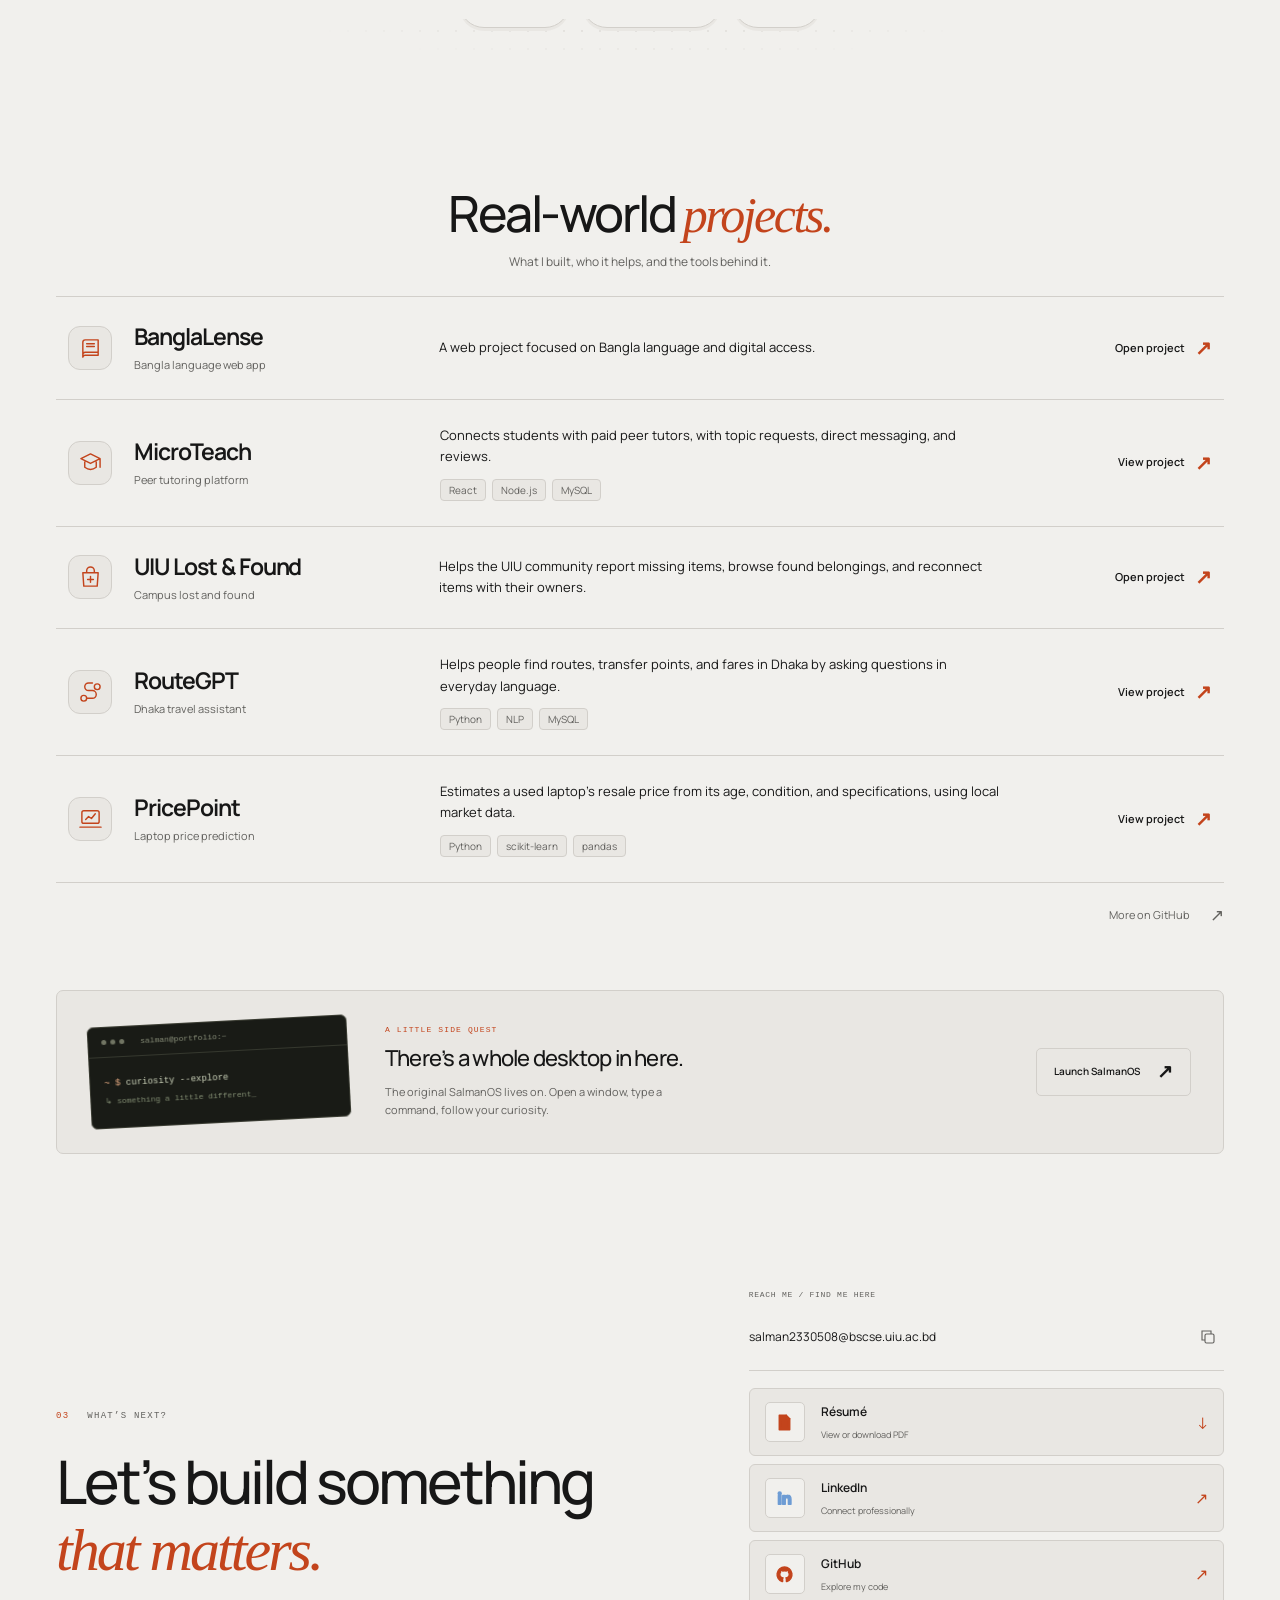
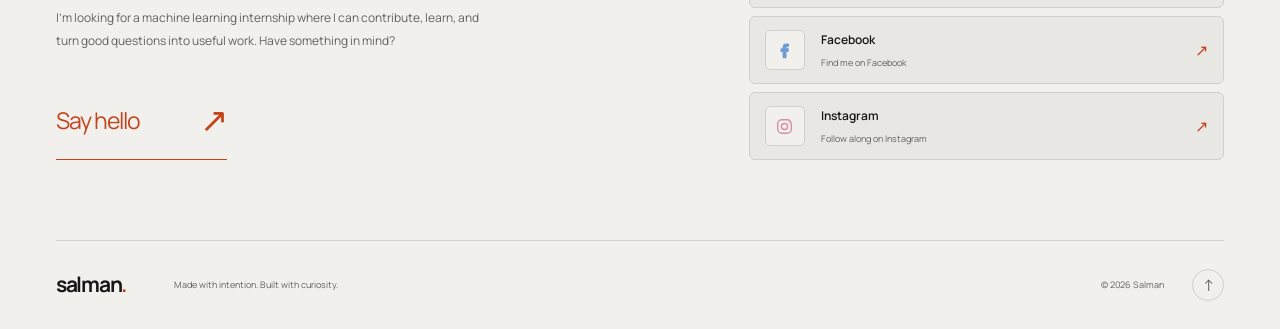
==== commit 01f03b78: "Add BanglaLense and UIU Lost and Found projects" ====
--- a/index.html
+++ b/index.html
@@ -129,15 +129,31 @@
       <!-- PROJECTS:START -->
       <ul class="work-list" id="project-grid" aria-label="Selected projects">
         <li class="work-item" data-reveal>
-          <a class="work-project" href="projects/pricepoint.html" aria-label="View PricePoint: Laptop price prediction">
-            <span class="work-icon" aria-hidden="true"><svg viewBox="0 0 24 24" fill="none" stroke="currentColor" stroke-width="1.5" stroke-linecap="round" stroke-linejoin="round"><rect x="3" y="4" width="18" height="13" rx="2"/><path d="M1 21h22M7 13l3-3 3 2 4-5"/></svg></span>
-            <div class="work-name"><h3>PricePoint</h3><span>Laptop price prediction</span></div>
-            <div class="work-summary"><p>Estimates a used laptop’s resale price from its age, condition, and specifications, using local market data.</p><ul class="work-tech" aria-label="Key technologies"><li>Python</li><li>scikit-learn</li><li>pandas</li></ul></div>
+          <a class="work-project" href="https://banglalens.vercel.app/" target="_blank" rel="noopener noreferrer" aria-label="Open project: BanglaLense — Bangla language web app">
+            <span class="work-icon" aria-hidden="true"><svg viewBox="0 0 24 24" fill="none" stroke="currentColor" stroke-width="1.5" stroke-linecap="round" stroke-linejoin="round"><path d="M4 5.5A2.5 2.5 0 0 1 6.5 3H20v16H6.5A2.5 2.5 0 0 0 4 21zM4 5.5v13A2.5 2.5 0 0 1 6.5 16H20M8 7h8m-8 3h8"/></svg></span>
+            <div class="work-name"><h3>BanglaLense</h3><span>Bangla language web app</span></div>
+            <div class="work-summary"><p>A web project focused on Bangla language and digital access.</p></div>
+            <span class="work-link">Open project <span aria-hidden="true">↗</span></span>
+          </a>
+        </li>
+        <li class="work-item" data-reveal>
+          <a class="work-project" href="projects/microteach.html" aria-label="View project: MicroTeach — Peer tutoring platform">
+            <span class="work-icon" aria-hidden="true"><svg viewBox="0 0 24 24" fill="none" stroke="currentColor" stroke-width="1.5" stroke-linecap="round" stroke-linejoin="round"><path d="m2 8 10-5 10 5-10 5-10-5Zm4 3v6c4 3 8 3 12 0v-6m4-3v9"/></svg></span>
+            <div class="work-name"><h3>MicroTeach</h3><span>Peer tutoring platform</span></div>
+            <div class="work-summary"><p>Connects students with paid peer tutors, with topic requests, direct messaging, and reviews.</p><ul class="work-tech" aria-label="Key technologies"><li>React</li><li>Node.js</li><li>MySQL</li></ul></div>
             <span class="work-link">View project <span aria-hidden="true">↗</span></span>
           </a>
         </li>
         <li class="work-item" data-reveal>
-          <a class="work-project" href="projects/routegpt.html" aria-label="View RouteGPT: Dhaka travel assistant">
+          <a class="work-project" href="https://uiu-lost-and-found.vercel.app/" target="_blank" rel="noopener noreferrer" aria-label="Open project: UIU Lost &amp; Found — Campus lost and found">
+            <span class="work-icon" aria-hidden="true"><svg viewBox="0 0 24 24" fill="none" stroke="currentColor" stroke-width="1.5" stroke-linecap="round" stroke-linejoin="round"><path d="M4 7h16l-1 14H5L4 7Zm4 0V5a4 4 0 0 1 8 0v2m-4 4v6m-3-3h6"/></svg></span>
+            <div class="work-name"><h3>UIU Lost &amp; Found</h3><span>Campus lost and found</span></div>
+            <div class="work-summary"><p>Helps the UIU community report missing items, browse found belongings, and reconnect items with their owners.</p></div>
+            <span class="work-link">Open project <span aria-hidden="true">↗</span></span>
+          </a>
+        </li>
+        <li class="work-item" data-reveal>
+          <a class="work-project" href="projects/routegpt.html" aria-label="View project: RouteGPT — Dhaka travel assistant">
             <span class="work-icon" aria-hidden="true"><svg viewBox="0 0 24 24" fill="none" stroke="currentColor" stroke-width="1.5" stroke-linecap="round" stroke-linejoin="round"><circle cx="5" cy="18" r="3"/><circle cx="19" cy="6" r="3"/><path d="M8 18h6a4 4 0 0 0 0-8h-4a4 4 0 0 1 0-8h4"/></svg></span>
             <div class="work-name"><h3>RouteGPT</h3><span>Dhaka travel assistant</span></div>
             <div class="work-summary"><p>Helps people find routes, transfer points, and fares in Dhaka by asking questions in everyday language.</p><ul class="work-tech" aria-label="Key technologies"><li>Python</li><li>NLP</li><li>MySQL</li></ul></div>
@@ -145,10 +161,10 @@
           </a>
         </li>
         <li class="work-item" data-reveal>
-          <a class="work-project" href="projects/microteach.html" aria-label="View MicroTeach: Peer tutoring platform">
-            <span class="work-icon" aria-hidden="true"><svg viewBox="0 0 24 24" fill="none" stroke="currentColor" stroke-width="1.5" stroke-linecap="round" stroke-linejoin="round"><path d="m2 8 10-5 10 5-10 5-10-5Zm4 3v6c4 3 8 3 12 0v-6m4-3v9"/></svg></span>
-            <div class="work-name"><h3>MicroTeach</h3><span>Peer tutoring platform</span></div>
-            <div class="work-summary"><p>Connects students with paid peer tutors, with topic requests, direct messaging, and reviews.</p><ul class="work-tech" aria-label="Key technologies"><li>React</li><li>Node.js</li><li>MySQL</li></ul></div>
+          <a class="work-project" href="projects/pricepoint.html" aria-label="View project: PricePoint — Laptop price prediction">
+            <span class="work-icon" aria-hidden="true"><svg viewBox="0 0 24 24" fill="none" stroke="currentColor" stroke-width="1.5" stroke-linecap="round" stroke-linejoin="round"><rect x="3" y="4" width="18" height="13" rx="2"/><path d="M1 21h22M7 13l3-3 3 2 4-5"/></svg></span>
+            <div class="work-name"><h3>PricePoint</h3><span>Laptop price prediction</span></div>
+            <div class="work-summary"><p>Estimates a used laptop’s resale price from its age, condition, and specifications, using local market data.</p><ul class="work-tech" aria-label="Key technologies"><li>Python</li><li>scikit-learn</li><li>pandas</li></ul></div>
             <span class="work-link">View project <span aria-hidden="true">↗</span></span>
           </a>
         </li>
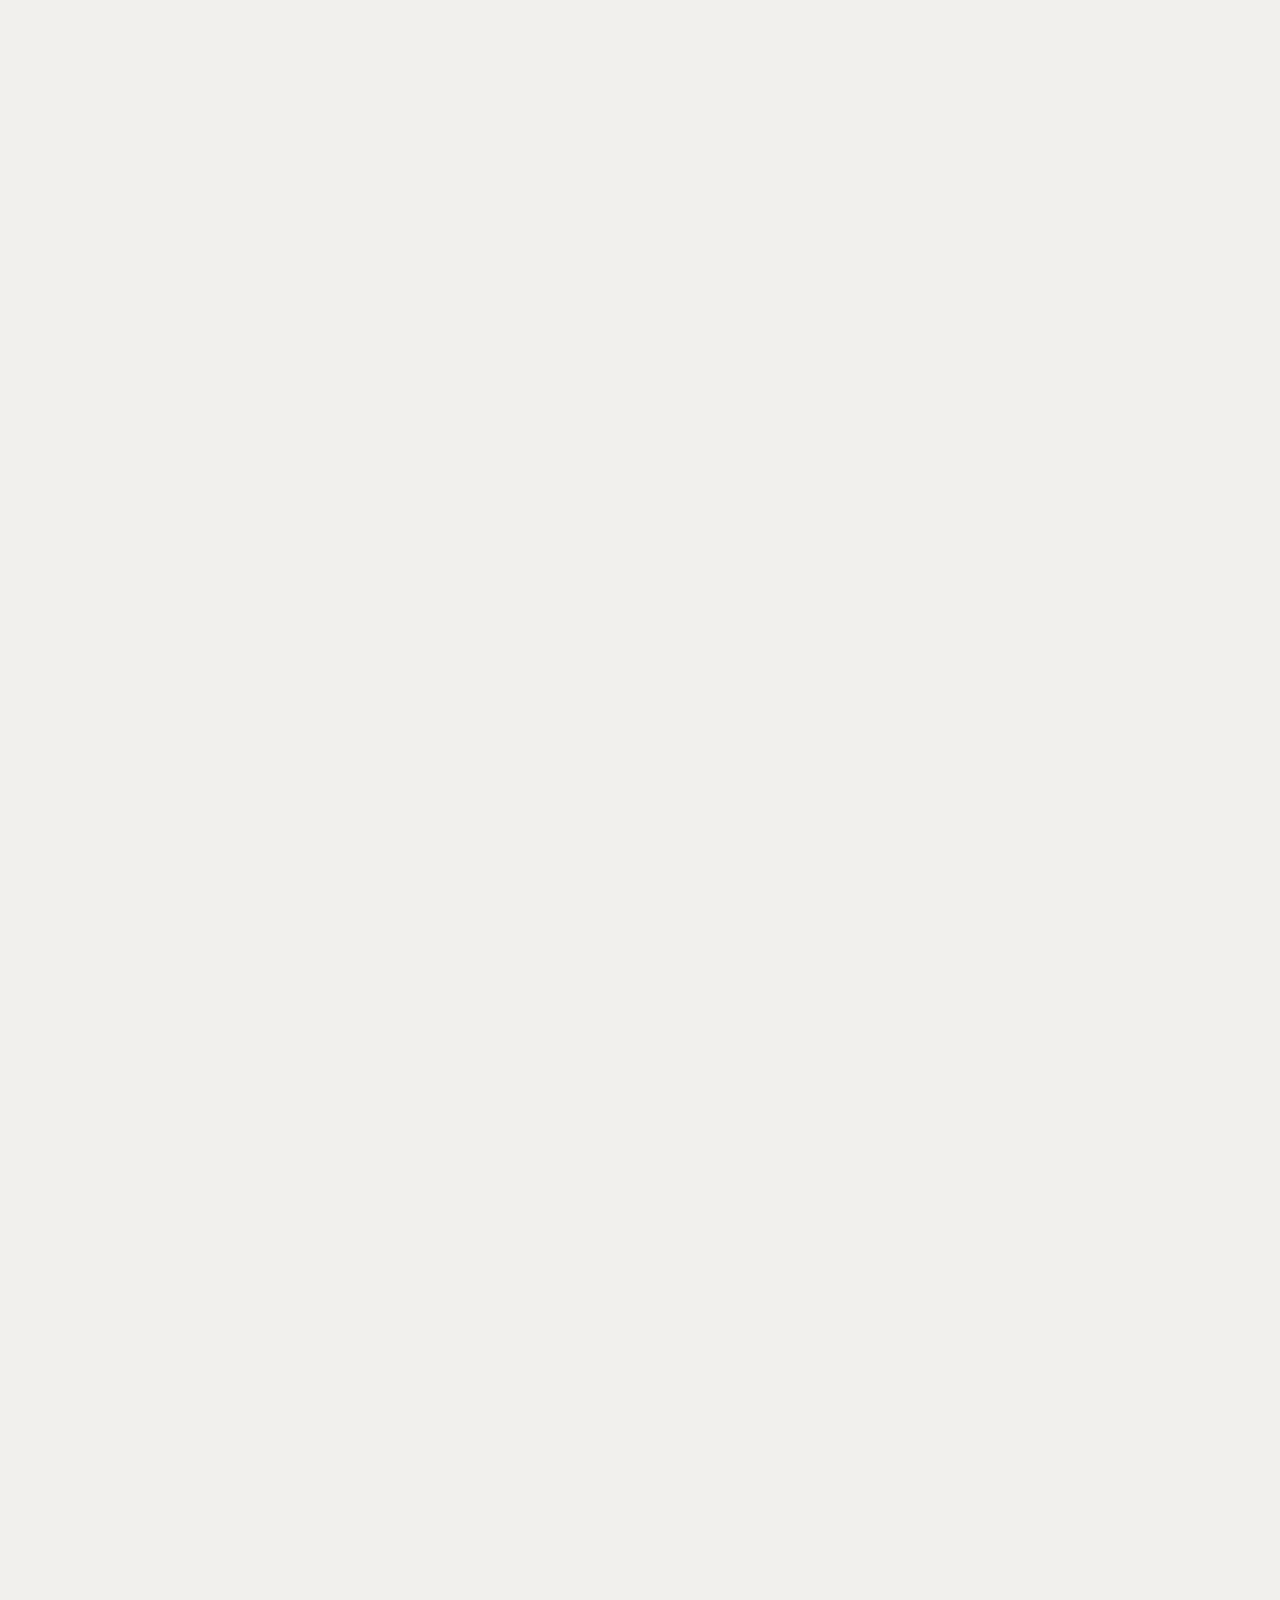
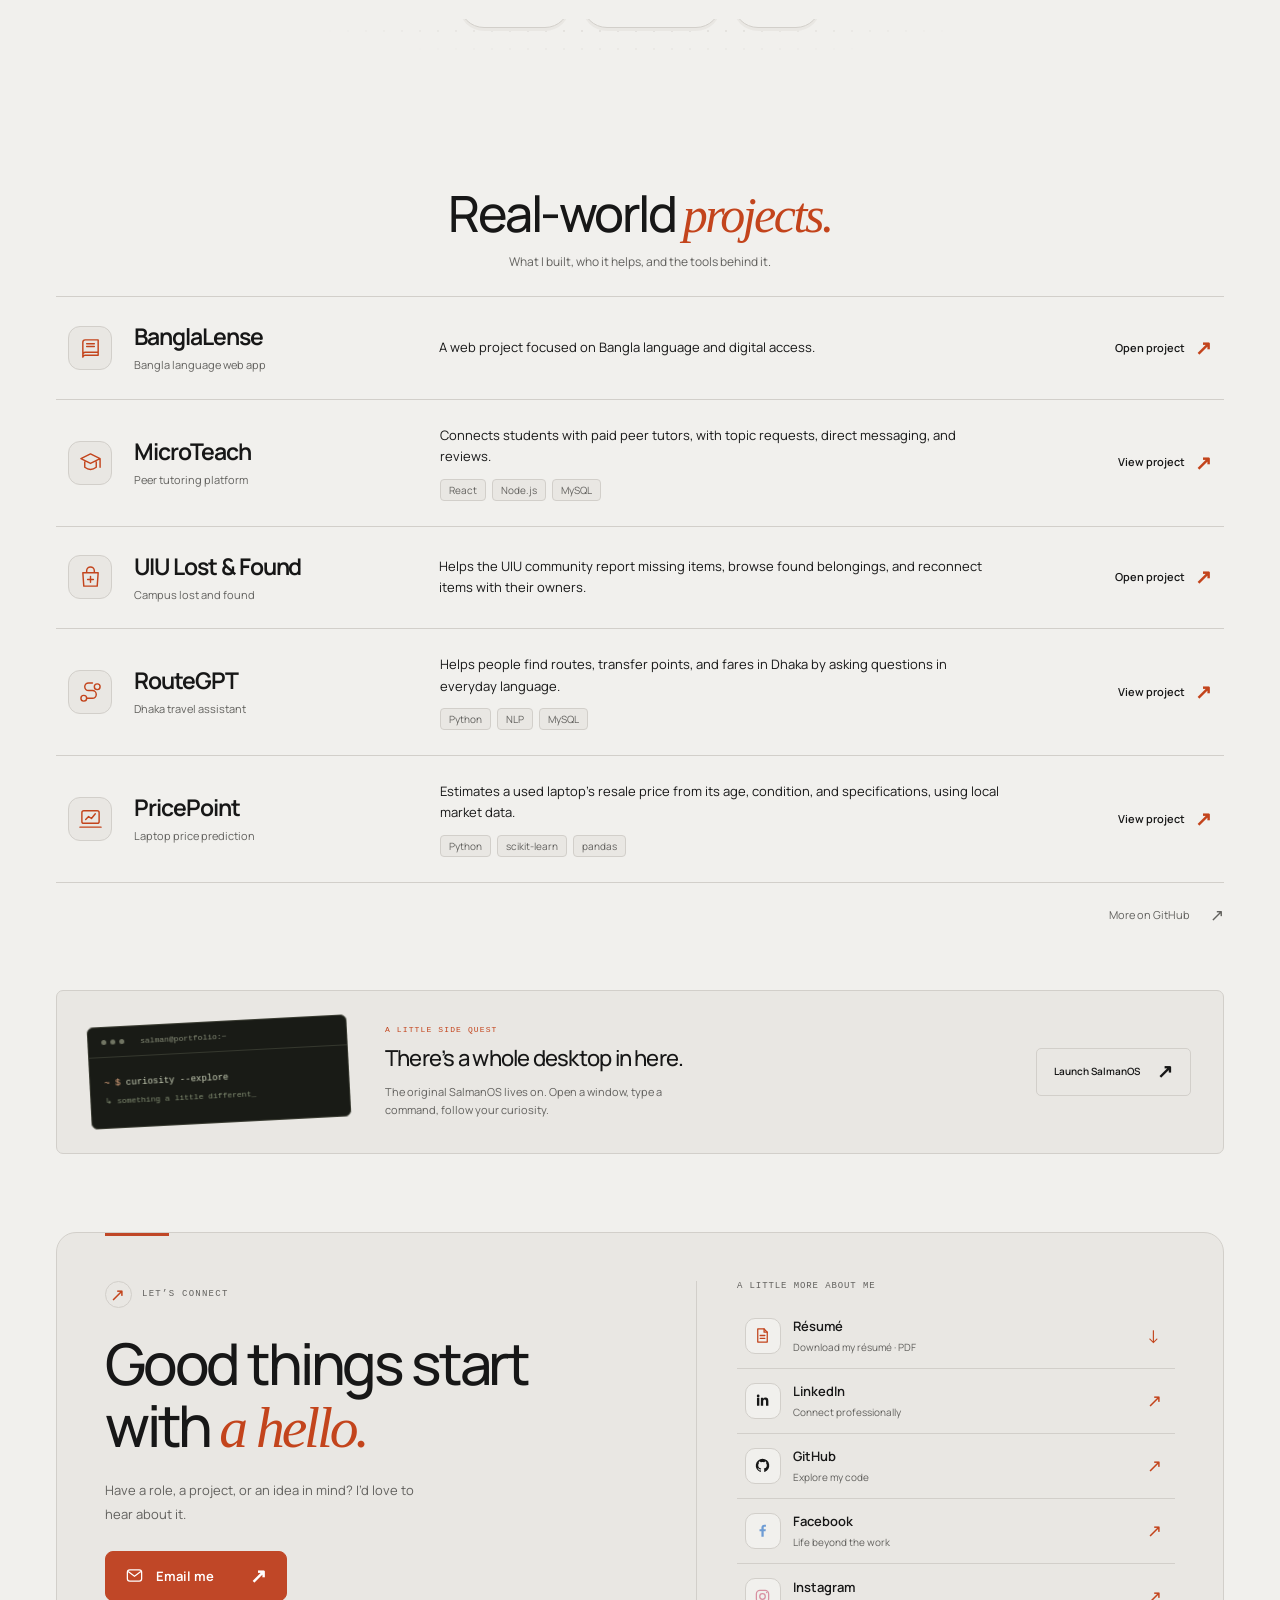
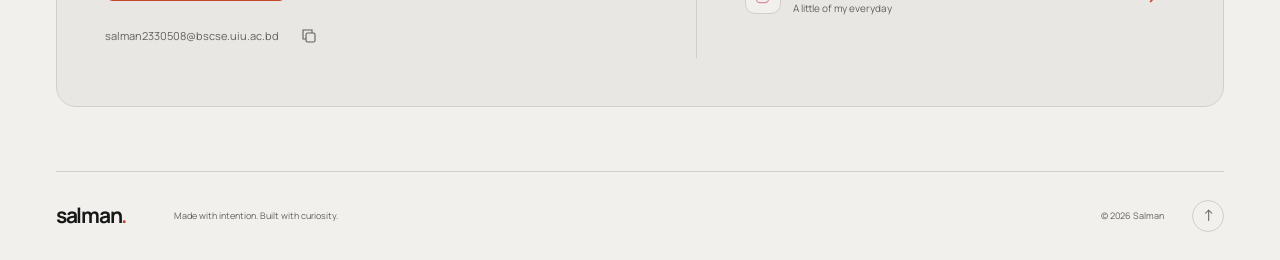
==== commit 5938ffab: "Redesign contact section with focused email and social panel" ====
--- a/index.html
+++ b/index.html
@@ -15,7 +15,7 @@
   <link rel="canonical" href="https://deepsalman.github.io/Portfolio/" />
   <link rel="icon" href="assets/images/favicon.svg" type="image/svg+xml" />
   <link rel="preload" href="assets/fonts/manrope-variable.ttf" as="font" type="font/ttf" crossorigin />
-  <link rel="stylesheet" href="assets/css/style.css?v=slim-projects" />
+  <link rel="stylesheet" href="assets/css/style.css?v=contact-panel" />
   <script src="assets/js/theme.js?v=mono-paper"></script>
   <script type="module" src="assets/js/main.js?v=toolkit-robot"></script>
   <title>Salman — Data, code & curiosity</title>
@@ -176,14 +176,22 @@
     <section class="os-invite container" aria-labelledby="os-invite-title" data-reveal><div class="os-preview" aria-hidden="true"><div class="os-preview-bar"><i></i><i></i><i></i><span>salman@portfolio:~</span></div><div class="os-preview-body"><span>~ $</span> curiosity --explore<br><span class="os-preview-result">↳ something a little different_</span></div></div><div class="os-invite-copy"><p class="eyebrow">A LITTLE SIDE QUEST</p><h2 id="os-invite-title">There’s a whole desktop in here.</h2><p>The original SalmanOS lives on. Open a window, type a command, follow your curiosity.</p></div><button class="button button-secondary" data-open-os type="button">Launch SalmanOS <span aria-hidden="true">↗</span></button></section>
 
     <section class="contact-section container" id="contact" aria-labelledby="contact-title">
-      <div data-reveal><p class="eyebrow"><span>03</span> WHAT’S NEXT?</p><h2 id="contact-title">Let’s build something<br><em>that matters.</em></h2><p>I’m looking for a machine learning internship where I can contribute, learn, and turn good questions into useful work. Have something in mind?</p><a class="contact-email" href="mailto:salman2330508@bscse.uiu.ac.bd">Say hello <span aria-hidden="true">↗</span></a></div>
-      <div class="contact-details"><span class="contact-small-label">REACH ME / FIND ME HERE</span><div class="email-row"><a href="mailto:salman2330508@bscse.uiu.ac.bd">salman2330508@bscse.uiu.ac.bd</a><button type="button" class="copy-button" data-copy-email aria-label="Copy email address" title="Copy email address"><svg viewBox="0 0 24 24" width="18" height="18" fill="none" stroke="currentColor" stroke-width="1.5" aria-hidden="true"><rect x="8" y="8" width="12" height="12" rx="2"/><path d="M16 8V4H4v12h4"/></svg></button></div><nav class="social-links" aria-label="Resume and social profiles">
-        <a class="social-link" href="assets/images/Salman_CV.pdf" download="Salman-Resume.pdf"><span class="social-icon" aria-hidden="true"><svg viewBox="0 0 24 24"><path d="M6 3.75h8l4 4v12.5H6z"/><path d="M14 3.75v4h4M9 12h6m-6 3.5h6"/></svg></span><span class="social-copy"><strong>Résumé</strong><small>View or download PDF</small></span><span class="social-arrow" aria-hidden="true">↓</span></a>
+      <div class="contact-panel" data-reveal>
+        <div class="contact-intro">
+          <span class="contact-kicker"><span aria-hidden="true">↗</span> LET’S CONNECT</span>
+          <h2 id="contact-title">Good things start<br>with <em>a hello.</em></h2>
+          <p>Have a role, a project, or an idea in mind? I’d love to hear about it.</p>
+          <a class="contact-email" href="mailto:salman2330508@bscse.uiu.ac.bd"><svg viewBox="0 0 24 24" fill="none" stroke="currentColor" stroke-width="1.6" aria-hidden="true"><rect x="3" y="5" width="18" height="14" rx="3"/><path d="m4 7 8 6 8-6"/></svg>Email me<span aria-hidden="true">↗</span></a>
+          <div class="email-row"><a href="mailto:salman2330508@bscse.uiu.ac.bd">salman2330508@bscse.uiu.ac.bd</a><button type="button" class="copy-button" data-copy-email aria-label="Copy email address" title="Copy email address"><svg viewBox="0 0 24 24" width="18" height="18" fill="none" stroke="currentColor" stroke-width="1.5" aria-hidden="true"><rect x="8" y="8" width="12" height="12" rx="2"/><path d="M16 8V4H4v12h4"/></svg></button></div>
+        </div>
+        <div class="contact-details"><span class="contact-small-label">A LITTLE MORE ABOUT ME</span><nav class="social-links" aria-label="Resume and social profiles">
+        <a class="social-link" href="assets/images/Salman_CV.pdf" download="Salman-Resume.pdf"><span class="social-icon" aria-hidden="true"><svg viewBox="0 0 24 24"><path d="M6 3.75h8l4 4v12.5H6z"/><path d="M14 3.75v4h4M9 12h6m-6 3.5h6"/></svg></span><span class="social-copy"><strong>Résumé</strong><small>Download my résumé · PDF</small></span><span class="social-arrow" aria-hidden="true">↓</span></a>
         <a class="social-link" href="https://www.linkedin.com/in/deepsalman/" target="_blank" rel="noopener noreferrer"><span class="social-icon social-icon-linkedin" aria-hidden="true"><svg viewBox="0 0 24 24"><path d="M5 8.5h3v10H5zm1.5-4a1.75 1.75 0 1 0 0 3.5 1.75 1.75 0 0 0 0-3.5M10 8.5h2.9v1.4h.05a3.18 3.18 0 0 1 2.85-1.57c3.05 0 3.62 2 3.62 4.6v5.57h-3v-4.94c0-1.18-.02-2.7-1.65-2.7s-1.9 1.29-1.9 2.62v5.02h-3z"/></svg></span><span class="social-copy"><strong>LinkedIn</strong><small>Connect professionally</small></span><span class="social-arrow" aria-hidden="true">↗</span></a>
         <a class="social-link" href="https://github.com/DeepSalman" target="_blank" rel="noopener noreferrer"><span class="social-icon" aria-hidden="true"><svg viewBox="0 0 24 24"><path d="M12 3.5a8.5 8.5 0 0 0-2.69 16.56c.43.08.58-.19.58-.42v-1.5c-2.36.51-2.86-1-2.86-1-.39-.98-.95-1.24-.95-1.24-.77-.53.06-.52.06-.52.85.06 1.3.87 1.3.87.76 1.3 2  .92 2.48.7.08-.55.3-.92.54-1.13-1.88-.21-3.86-.94-3.86-4.19 0-.92.33-1.68.87-2.27-.09-.22-.38-1.08.08-2.24 0 0 .71-.23 2.34.87a8.13 8.13 0 0 1 4.26 0c1.63-1.1 2.34-.87 2.34-.87.46 1.16.17 2.02.08 2.24.54.59.87 1.35.87 2.27 0 3.26-1.98 3.98-3.87 4.19.3.26.57.78.57 1.57v2.25c0 .23.15.5.59.42A8.5 8.5 0 0 0 12 3.5Z"/></svg></span><span class="social-copy"><strong>GitHub</strong><small>Explore my code</small></span><span class="social-arrow" aria-hidden="true">↗</span></a>
-        <a class="social-link" href="https://www.facebook.com/salman.farsi.805110/" target="_blank" rel="noopener noreferrer"><span class="social-icon social-icon-facebook" aria-hidden="true"><svg viewBox="0 0 24 24"><path d="M13.5 20v-7h2.35l.35-2.72H13.5V8.54c0-.79.22-1.33 1.37-1.33h1.46V4.78c-.25-.03-1.12-.11-2.13-.11-2.11 0-3.56 1.29-3.56 3.66v1.95H8.25V13h2.39v7z"/></svg></span><span class="social-copy"><strong>Facebook</strong><small>Find me on Facebook</small></span><span class="social-arrow" aria-hidden="true">↗</span></a>
-        <a class="social-link" href="https://www.instagram.com/__salman.farsi__/" target="_blank" rel="noopener noreferrer"><span class="social-icon social-icon-instagram" aria-hidden="true"><svg viewBox="0 0 24 24"><rect x="4.25" y="4.25" width="15.5" height="15.5" rx="4.5"/><circle cx="12" cy="12" r="3.5"/><circle class="icon-dot" cx="17.3" cy="6.9" r=".9"/></svg></span><span class="social-copy"><strong>Instagram</strong><small>Follow along on Instagram</small></span><span class="social-arrow" aria-hidden="true">↗</span></a>
+        <a class="social-link" href="https://www.facebook.com/salman.farsi.805110/" target="_blank" rel="noopener noreferrer"><span class="social-icon social-icon-facebook" aria-hidden="true"><svg viewBox="0 0 24 24"><path d="M13.5 20v-7h2.35l.35-2.72H13.5V8.54c0-.79.22-1.33 1.37-1.33h1.46V4.78c-.25-.03-1.12-.11-2.13-.11-2.11 0-3.56 1.29-3.56 3.66v1.95H8.25V13h2.39v7z"/></svg></span><span class="social-copy"><strong>Facebook</strong><small>Life beyond the work</small></span><span class="social-arrow" aria-hidden="true">↗</span></a>
+        <a class="social-link" href="https://www.instagram.com/__salman.farsi__/" target="_blank" rel="noopener noreferrer"><span class="social-icon social-icon-instagram" aria-hidden="true"><svg viewBox="0 0 24 24"><rect x="4.25" y="4.25" width="15.5" height="15.5" rx="4.5"/><circle cx="12" cy="12" r="3.5"/><circle class="icon-dot" cx="17.3" cy="6.9" r=".9"/></svg></span><span class="social-copy"><strong>Instagram</strong><small>A little of my everyday</small></span><span class="social-arrow" aria-hidden="true">↗</span></a>
       </nav></div>
+      </div>
     </section>
   </main>
 
--- a/assets/css/style.css
+++ b/assets/css/style.css
@@ -173,28 +173,44 @@
 .os-invite p:not(.eyebrow){font-size:11px;max-width:330px}
 .os-invite .button{font-size:10px;gap:17px;padding-inline:17px}
 
-.contact-section{padding-top:125px;padding-bottom:80px;display:grid;grid-template-columns:1.3fr 1fr;align-items:end;gap:75px}
-.contact-section h2{font-size:clamp(39px,4.7vw,63px);line-height:1.1}
-.contact-section>div>p:not(.eyebrow){max-width:430px;font-size:12px;line-height:1.9;margin-top:24px}
-.contact-email{display:inline-flex;align-items:center;gap:60px;font-size:23px;letter-spacing:-.05em;border-bottom:1px solid var(--accent);padding:13px 0 10px;color:var(--accent);margin-top:26px}
-.contact-email span{font-size:34px}
-.contact-small-label{font:8px var(--font-mono);letter-spacing:.09em;color:var(--muted)}
-.email-row{display:flex;align-items:center;justify-content:space-between;border-bottom:1px solid var(--line);gap:12px;padding:15px 0}
-.email-row>a{font-size:12px}
+.contact-section{padding-block:78px 64px}
+.contact-panel{display:grid;grid-template-columns:1.1fr 1fr;gap:64px;padding:48px;border:1px solid var(--line);border-radius:20px;background:var(--surface);position:relative;overflow:hidden}
+.contact-panel::before{content:'';position:absolute;top:0;left:48px;width:64px;height:3px;background:var(--nav-orange)}
+.contact-intro{display:flex;flex-direction:column;align-items:flex-start;justify-content:center;min-width:0}
+.contact-kicker{display:flex;align-items:center;gap:10px;font:9px var(--font-mono);letter-spacing:.14em;color:var(--muted);margin-bottom:24px}
+.contact-kicker>span{display:grid;place-items:center;width:27px;height:27px;border:1px solid var(--line);border-radius:50%;font:18px var(--font-sans);color:var(--accent)}
+.contact-section h2{font-size:clamp(36px,4.5vw,58px);line-height:1.08;letter-spacing:-.055em}
+.contact-intro>p{max-width:320px;font-size:13px;line-height:1.8;margin-top:20px}
+.contact-email{display:inline-flex;align-items:center;gap:12px;padding:13px 19px;background:var(--nav-orange);border:1px solid var(--nav-orange);border-radius:8px;color:#fff;font-size:13px;font-weight:650;margin-top:25px;transition:transform .2s,box-shadow .2s}
+.contact-email svg{width:19px;height:19px}
+.contact-email>span{margin-left:24px;font-size:20px;line-height:1}
+.contact-email:hover{transform:translateY(-2px);box-shadow:0 5px 0 var(--line)}
+.email-row{display:flex;align-items:center;gap:8px;max-width:100%;margin-top:13px}
+.email-row>a{min-width:0;overflow-wrap:anywhere;font-size:11px;color:var(--muted)}
 .email-row>a:hover{color:var(--accent)}
-.copy-button{display:grid;place-items:center;width:32px;height:36px;background:transparent;border:0;color:var(--muted)}
-.copy-button:hover{color:var(--accent)}
-.social-links{display:grid;gap:8px;margin-top:17px}
-.social-link{display:grid;grid-template-columns:42px 1fr auto;align-items:center;gap:14px;min-height:68px;padding:10px 15px;border:1px solid var(--line);border-radius:6px;background:var(--surface);transition:border-color .22s,background .22s,transform .22s}
-.social-link:hover,.social-link:focus-visible{border-color:var(--accent);background:color-mix(in srgb,var(--surface) 84%,var(--accent));transform:translateX(3px)}
-.social-icon{width:40px;height:40px;display:grid;place-items:center;border:1px solid var(--line);border-radius:5px;color:var(--accent);background:var(--bg)}
-.social-icon svg{width:21px;height:21px;fill:currentColor;stroke:currentColor;stroke-width:1.6;stroke-linecap:round;stroke-linejoin:round}
-.social-icon-linkedin{color:#6e9cd4}
-.social-copy{display:flex;flex-direction:column;gap:4px}
-.social-copy strong{font-size:12px;font-weight:600;color:var(--text)}
-.social-copy small{font-size:9px;color:var(--muted)}
-.social-arrow{font-size:16px;color:var(--accent);transition:transform .22s}
+.copy-button{display:grid;place-items:center;flex:0 0 44px;width:44px;height:44px;background:transparent;border:0;border-radius:8px;color:var(--muted)}
+.copy-button:hover{color:var(--accent);background:var(--bg)}
+.contact-details{min-width:0;border-left:1px solid var(--line);padding-left:40px}
+.contact-small-label{display:block;font:9px var(--font-mono);letter-spacing:.1em;color:var(--muted);margin-bottom:13px}
+.social-links{display:grid;gap:0}
+.social-link{display:grid;grid-template-columns:36px minmax(0,1fr) 20px;align-items:center;gap:12px;min-height:65px;padding:11px 8px;border-bottom:1px solid var(--line);border-radius:0;transition:background .2s}
+.social-link:last-child{border-bottom:0}
+.social-link:hover,.social-link:focus-visible{background:var(--bg);border-radius:8px}
+.social-icon{width:36px;height:36px;display:grid;place-items:center;border:1px solid var(--line);border-radius:10px;color:var(--text);background:var(--bg)}
+.social-icon svg{width:19px;height:19px;fill:currentColor;stroke:none;stroke-width:1.6;stroke-linecap:round;stroke-linejoin:round}
+.social-link:first-child .social-icon svg,.social-icon-instagram svg{fill:none;stroke:currentColor}
+.social-icon-instagram .icon-dot{fill:currentColor;stroke:none}
+.social-link:first-child .social-icon{color:var(--accent)}
+.social-copy{display:flex;flex-direction:column;gap:2px}
+.social-copy strong{font-size:13px;font-weight:600;color:var(--text)}
+.social-copy small{font-size:10px;color:var(--muted)}
+.social-arrow{font-size:18px;color:var(--accent);transition:transform .2s}
 .social-link:hover .social-arrow{transform:translate(2px,-2px)}
+@media(max-width:1000px){.contact-panel{gap:30px;padding:34px}.contact-details{padding-left:26px}}
+@media(max-width:760px){.contact-section{padding-block:50px}.contact-panel{grid-template-columns:1fr;gap:28px;padding:28px}.contact-panel::before{left:28px}.contact-details{padding:24px 0 0;border-left:0;border-top:1px solid var(--line)}.contact-intro>p{max-width:420px}.contact-section h2{font-size:clamp(36px,7vw,48px)}.contact-kicker{margin-bottom:20px}}
+@media(max-width:380px){.contact-panel{padding:22px}.contact-panel::before{left:22px}.email-row>a{font-size:10px}}
+@media(prefers-reduced-motion:reduce){.contact-email:hover,.social-link:hover .social-arrow{transform:none}}
+@media print{.contact-panel{display:block;padding:20px;border-radius:0}.contact-details{border:0;padding:20px 0 0}.contact-email{color:#111;background:none;border-color:#999}}
 .site-footer{border-top:1px solid var(--line);padding-block:26px;display:flex;gap:28px;align-items:center}
 .footer-brand{font-weight:700;font-size:21px;letter-spacing:-.06em;margin-right:20px}
 .footer-brand span{color:var(--accent)}
@@ -223,8 +239,6 @@
 .os-invite{grid-template-columns:200px 1fr;gap:28px}
 .os-invite .button{grid-column:2;justify-self:start;margin-top:-12px}
 .os-preview{grid-row:span 2}
-.contact-section{gap:40px}
-.email-row>a{font-size:10px}
 .nav{gap:20px}
 .nav-links{gap:25px}
 }
@@ -291,13 +305,6 @@
 .os-invite .button{grid-column:auto;margin-top:0;font-size:11px}
 .os-invite h2{font-size:22px}
 .os-invite p:not(.eyebrow){font-size:12px}
-.contact-section{padding-top:78px;padding-bottom:50px;grid-template-columns:1fr;gap:40px}
-.contact-section h2{font-size:44px}
-.contact-section>div>p:not(.eyebrow){font-size:13px;max-width:480px}
-.contact-email{font-size:23px;margin-top:20px}
-.contact-small-label{font-size:8px}
-.email-row>a{font-size:12px}
-.social-links{justify-content:flex-start;gap:36px;font-size:11px}
 .site-footer{padding-block:25px;gap:20px;flex-wrap:wrap}
 .footer-brand{font-size:22px;margin-right:auto}
 .site-footer>span:first-of-type{order:4;width:100%;font-size:9px}
@@ -334,7 +341,6 @@
 .availability{font-size:7px}
 .portrait-stage{height:390px}
 .hero-portrait{height:123%}
-.contact-section h2{font-size:39px}
 .nav-links{gap:20px}
 .nav-link,.nav-contact{font-size:10px}
 .intro-strip>a{font-size:8px}
@@ -496,7 +502,6 @@
 .work-heading>p{max-width:600px;margin:0 auto;font-size:12px;line-height:1.65}
 @media(max-width:760px){.section#work{padding-block:50px}.work-heading{gap:8px;margin-bottom:22px}.work-heading>p{font-size:11px}}
 
-@media(max-width:760px){.social-links{gap:8px;font-size:initial}}
 .social-icon-facebook{color:#6e9cd4}
 .social-icon-instagram{color:#d890a1}
 .social-icon-instagram svg{fill:none}
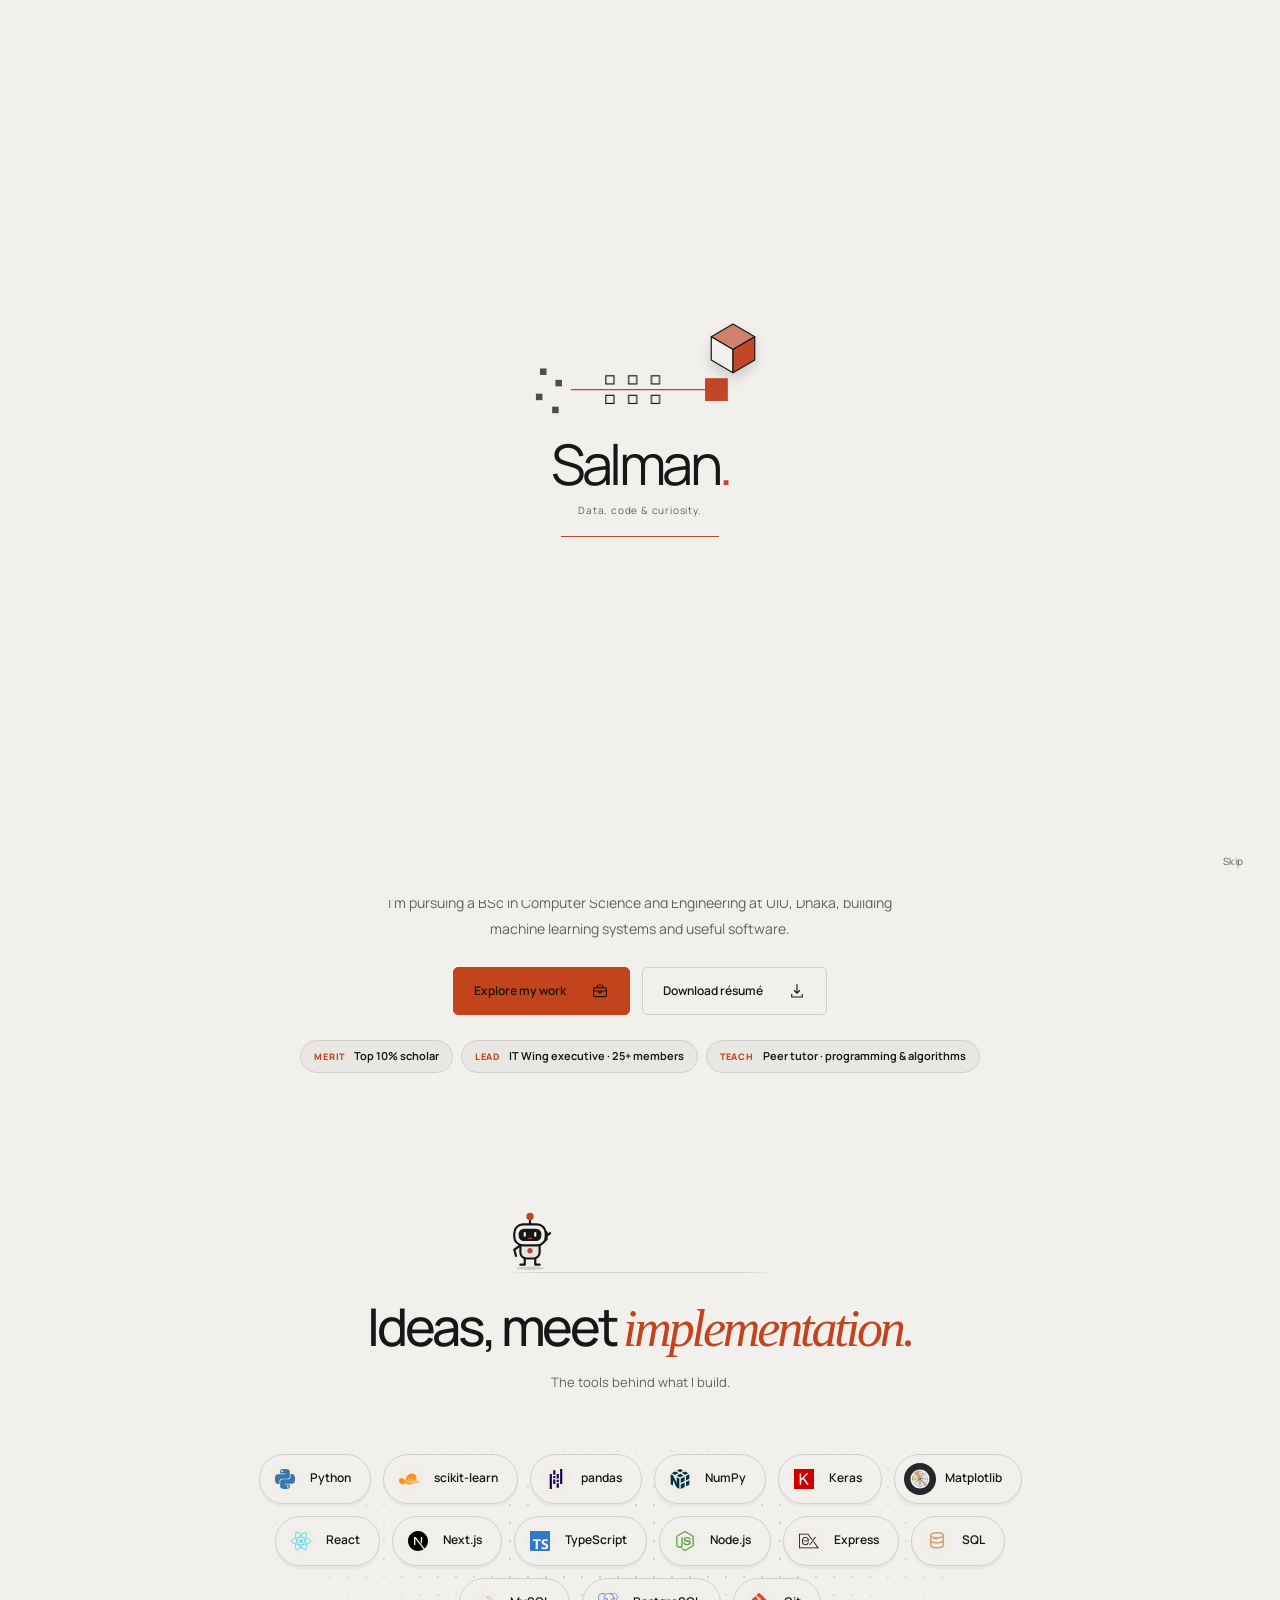
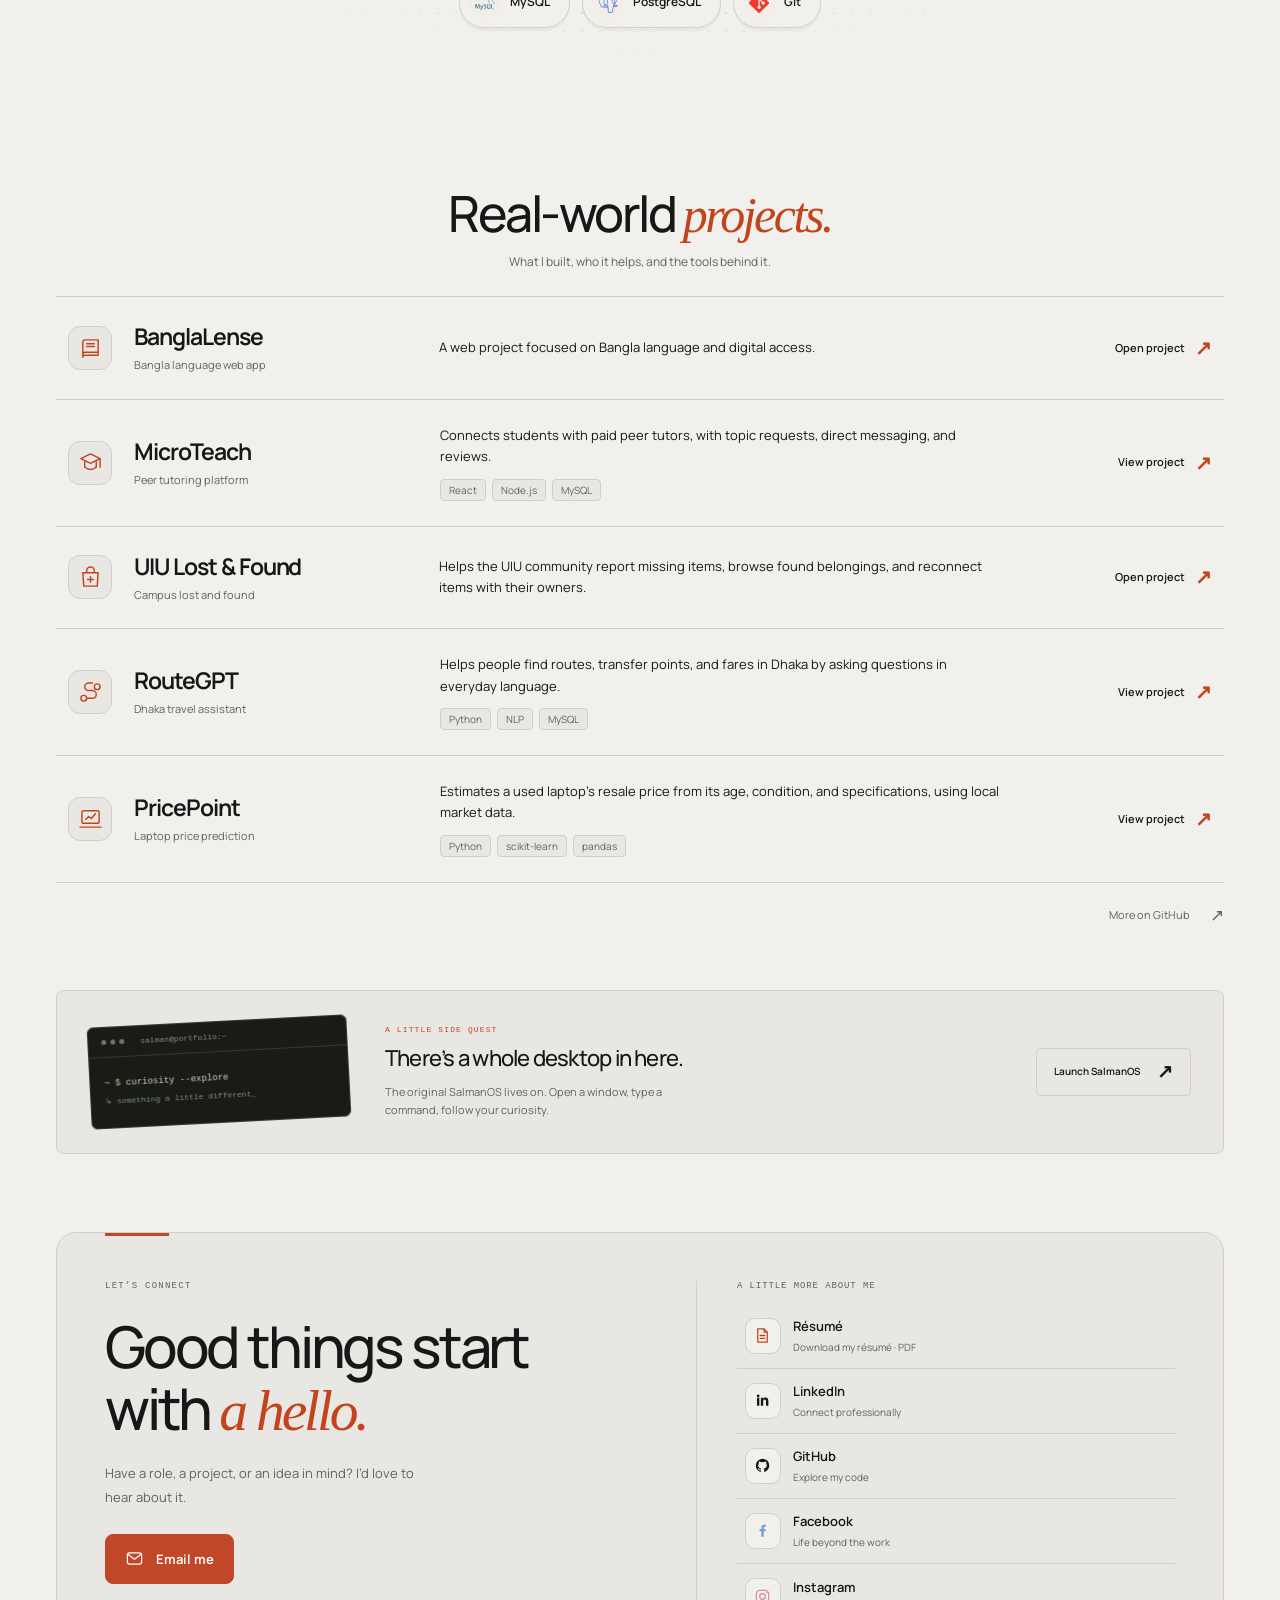
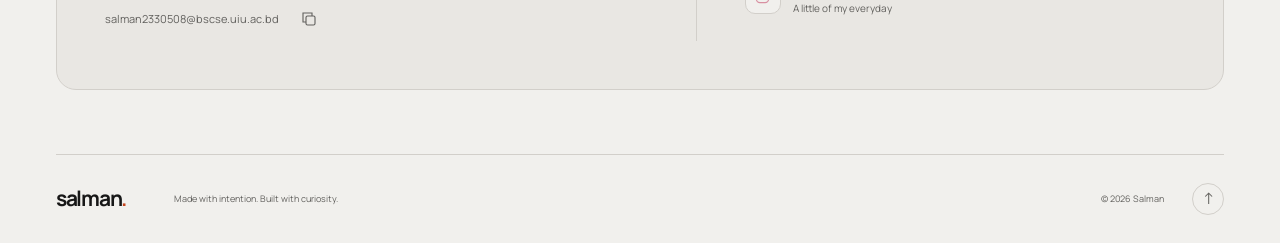
==== commit fed6ca03: "Remove decorative arrows from contact section" ====
--- a/index.html
+++ b/index.html
@@ -178,18 +178,18 @@
     <section class="contact-section container" id="contact" aria-labelledby="contact-title">
       <div class="contact-panel" data-reveal>
         <div class="contact-intro">
-          <span class="contact-kicker"><span aria-hidden="true">↗</span> LET’S CONNECT</span>
+          <span class="contact-kicker">LET’S CONNECT</span>
           <h2 id="contact-title">Good things start<br>with <em>a hello.</em></h2>
           <p>Have a role, a project, or an idea in mind? I’d love to hear about it.</p>
-          <a class="contact-email" href="mailto:salman2330508@bscse.uiu.ac.bd"><svg viewBox="0 0 24 24" fill="none" stroke="currentColor" stroke-width="1.6" aria-hidden="true"><rect x="3" y="5" width="18" height="14" rx="3"/><path d="m4 7 8 6 8-6"/></svg>Email me<span aria-hidden="true">↗</span></a>
+          <a class="contact-email" href="mailto:salman2330508@bscse.uiu.ac.bd"><svg viewBox="0 0 24 24" fill="none" stroke="currentColor" stroke-width="1.6" aria-hidden="true"><rect x="3" y="5" width="18" height="14" rx="3"/><path d="m4 7 8 6 8-6"/></svg>Email me</a>
           <div class="email-row"><a href="mailto:salman2330508@bscse.uiu.ac.bd">salman2330508@bscse.uiu.ac.bd</a><button type="button" class="copy-button" data-copy-email aria-label="Copy email address" title="Copy email address"><svg viewBox="0 0 24 24" width="18" height="18" fill="none" stroke="currentColor" stroke-width="1.5" aria-hidden="true"><rect x="8" y="8" width="12" height="12" rx="2"/><path d="M16 8V4H4v12h4"/></svg></button></div>
         </div>
         <div class="contact-details"><span class="contact-small-label">A LITTLE MORE ABOUT ME</span><nav class="social-links" aria-label="Resume and social profiles">
-        <a class="social-link" href="assets/images/Salman_CV.pdf" download="Salman-Resume.pdf"><span class="social-icon" aria-hidden="true"><svg viewBox="0 0 24 24"><path d="M6 3.75h8l4 4v12.5H6z"/><path d="M14 3.75v4h4M9 12h6m-6 3.5h6"/></svg></span><span class="social-copy"><strong>Résumé</strong><small>Download my résumé · PDF</small></span><span class="social-arrow" aria-hidden="true">↓</span></a>
-        <a class="social-link" href="https://www.linkedin.com/in/deepsalman/" target="_blank" rel="noopener noreferrer"><span class="social-icon social-icon-linkedin" aria-hidden="true"><svg viewBox="0 0 24 24"><path d="M5 8.5h3v10H5zm1.5-4a1.75 1.75 0 1 0 0 3.5 1.75 1.75 0 0 0 0-3.5M10 8.5h2.9v1.4h.05a3.18 3.18 0 0 1 2.85-1.57c3.05 0 3.62 2 3.62 4.6v5.57h-3v-4.94c0-1.18-.02-2.7-1.65-2.7s-1.9 1.29-1.9 2.62v5.02h-3z"/></svg></span><span class="social-copy"><strong>LinkedIn</strong><small>Connect professionally</small></span><span class="social-arrow" aria-hidden="true">↗</span></a>
-        <a class="social-link" href="https://github.com/DeepSalman" target="_blank" rel="noopener noreferrer"><span class="social-icon" aria-hidden="true"><svg viewBox="0 0 24 24"><path d="M12 3.5a8.5 8.5 0 0 0-2.69 16.56c.43.08.58-.19.58-.42v-1.5c-2.36.51-2.86-1-2.86-1-.39-.98-.95-1.24-.95-1.24-.77-.53.06-.52.06-.52.85.06 1.3.87 1.3.87.76 1.3 2  .92 2.48.7.08-.55.3-.92.54-1.13-1.88-.21-3.86-.94-3.86-4.19 0-.92.33-1.68.87-2.27-.09-.22-.38-1.08.08-2.24 0 0 .71-.23 2.34.87a8.13 8.13 0 0 1 4.26 0c1.63-1.1 2.34-.87 2.34-.87.46 1.16.17 2.02.08 2.24.54.59.87 1.35.87 2.27 0 3.26-1.98 3.98-3.87 4.19.3.26.57.78.57 1.57v2.25c0 .23.15.5.59.42A8.5 8.5 0 0 0 12 3.5Z"/></svg></span><span class="social-copy"><strong>GitHub</strong><small>Explore my code</small></span><span class="social-arrow" aria-hidden="true">↗</span></a>
-        <a class="social-link" href="https://www.facebook.com/salman.farsi.805110/" target="_blank" rel="noopener noreferrer"><span class="social-icon social-icon-facebook" aria-hidden="true"><svg viewBox="0 0 24 24"><path d="M13.5 20v-7h2.35l.35-2.72H13.5V8.54c0-.79.22-1.33 1.37-1.33h1.46V4.78c-.25-.03-1.12-.11-2.13-.11-2.11 0-3.56 1.29-3.56 3.66v1.95H8.25V13h2.39v7z"/></svg></span><span class="social-copy"><strong>Facebook</strong><small>Life beyond the work</small></span><span class="social-arrow" aria-hidden="true">↗</span></a>
-        <a class="social-link" href="https://www.instagram.com/__salman.farsi__/" target="_blank" rel="noopener noreferrer"><span class="social-icon social-icon-instagram" aria-hidden="true"><svg viewBox="0 0 24 24"><rect x="4.25" y="4.25" width="15.5" height="15.5" rx="4.5"/><circle cx="12" cy="12" r="3.5"/><circle class="icon-dot" cx="17.3" cy="6.9" r=".9"/></svg></span><span class="social-copy"><strong>Instagram</strong><small>A little of my everyday</small></span><span class="social-arrow" aria-hidden="true">↗</span></a>
+        <a class="social-link" href="assets/images/Salman_CV.pdf" download="Salman-Resume.pdf"><span class="social-icon" aria-hidden="true"><svg viewBox="0 0 24 24"><path d="M6 3.75h8l4 4v12.5H6z"/><path d="M14 3.75v4h4M9 12h6m-6 3.5h6"/></svg></span><span class="social-copy"><strong>Résumé</strong><small>Download my résumé · PDF</small></span></a>
+        <a class="social-link" href="https://www.linkedin.com/in/deepsalman/" target="_blank" rel="noopener noreferrer"><span class="social-icon social-icon-linkedin" aria-hidden="true"><svg viewBox="0 0 24 24"><path d="M5 8.5h3v10H5zm1.5-4a1.75 1.75 0 1 0 0 3.5 1.75 1.75 0 0 0 0-3.5M10 8.5h2.9v1.4h.05a3.18 3.18 0 0 1 2.85-1.57c3.05 0 3.62 2 3.62 4.6v5.57h-3v-4.94c0-1.18-.02-2.7-1.65-2.7s-1.9 1.29-1.9 2.62v5.02h-3z"/></svg></span><span class="social-copy"><strong>LinkedIn</strong><small>Connect professionally</small></span></a>
+        <a class="social-link" href="https://github.com/DeepSalman" target="_blank" rel="noopener noreferrer"><span class="social-icon" aria-hidden="true"><svg viewBox="0 0 24 24"><path d="M12 3.5a8.5 8.5 0 0 0-2.69 16.56c.43.08.58-.19.58-.42v-1.5c-2.36.51-2.86-1-2.86-1-.39-.98-.95-1.24-.95-1.24-.77-.53.06-.52.06-.52.85.06 1.3.87 1.3.87.76 1.3 2  .92 2.48.7.08-.55.3-.92.54-1.13-1.88-.21-3.86-.94-3.86-4.19 0-.92.33-1.68.87-2.27-.09-.22-.38-1.08.08-2.24 0 0 .71-.23 2.34.87a8.13 8.13 0 0 1 4.26 0c1.63-1.1 2.34-.87 2.34-.87.46 1.16.17 2.02.08 2.24.54.59.87 1.35.87 2.27 0 3.26-1.98 3.98-3.87 4.19.3.26.57.78.57 1.57v2.25c0 .23.15.5.59.42A8.5 8.5 0 0 0 12 3.5Z"/></svg></span><span class="social-copy"><strong>GitHub</strong><small>Explore my code</small></span></a>
+        <a class="social-link" href="https://www.facebook.com/salman.farsi.805110/" target="_blank" rel="noopener noreferrer"><span class="social-icon social-icon-facebook" aria-hidden="true"><svg viewBox="0 0 24 24"><path d="M13.5 20v-7h2.35l.35-2.72H13.5V8.54c0-.79.22-1.33 1.37-1.33h1.46V4.78c-.25-.03-1.12-.11-2.13-.11-2.11 0-3.56 1.29-3.56 3.66v1.95H8.25V13h2.39v7z"/></svg></span><span class="social-copy"><strong>Facebook</strong><small>Life beyond the work</small></span></a>
+        <a class="social-link" href="https://www.instagram.com/__salman.farsi__/" target="_blank" rel="noopener noreferrer"><span class="social-icon social-icon-instagram" aria-hidden="true"><svg viewBox="0 0 24 24"><rect x="4.25" y="4.25" width="15.5" height="15.5" rx="4.5"/><circle cx="12" cy="12" r="3.5"/><circle class="icon-dot" cx="17.3" cy="6.9" r=".9"/></svg></span><span class="social-copy"><strong>Instagram</strong><small>A little of my everyday</small></span></a>
       </nav></div>
       </div>
     </section>
--- a/assets/css/style.css
+++ b/assets/css/style.css
@@ -177,13 +177,11 @@
 .contact-panel{display:grid;grid-template-columns:1.1fr 1fr;gap:64px;padding:48px;border:1px solid var(--line);border-radius:20px;background:var(--surface);position:relative;overflow:hidden}
 .contact-panel::before{content:'';position:absolute;top:0;left:48px;width:64px;height:3px;background:var(--nav-orange)}
 .contact-intro{display:flex;flex-direction:column;align-items:flex-start;justify-content:center;min-width:0}
-.contact-kicker{display:flex;align-items:center;gap:10px;font:9px var(--font-mono);letter-spacing:.14em;color:var(--muted);margin-bottom:24px}
-.contact-kicker>span{display:grid;place-items:center;width:27px;height:27px;border:1px solid var(--line);border-radius:50%;font:18px var(--font-sans);color:var(--accent)}
+.contact-kicker{display:flex;align-items:center;font:9px var(--font-mono);letter-spacing:.14em;color:var(--muted);margin-bottom:24px}
 .contact-section h2{font-size:clamp(36px,4.5vw,58px);line-height:1.08;letter-spacing:-.055em}
 .contact-intro>p{max-width:320px;font-size:13px;line-height:1.8;margin-top:20px}
 .contact-email{display:inline-flex;align-items:center;gap:12px;padding:13px 19px;background:var(--nav-orange);border:1px solid var(--nav-orange);border-radius:8px;color:#fff;font-size:13px;font-weight:650;margin-top:25px;transition:transform .2s,box-shadow .2s}
 .contact-email svg{width:19px;height:19px}
-.contact-email>span{margin-left:24px;font-size:20px;line-height:1}
 .contact-email:hover{transform:translateY(-2px);box-shadow:0 5px 0 var(--line)}
 .email-row{display:flex;align-items:center;gap:8px;max-width:100%;margin-top:13px}
 .email-row>a{min-width:0;overflow-wrap:anywhere;font-size:11px;color:var(--muted)}
@@ -193,7 +191,7 @@
 .contact-details{min-width:0;border-left:1px solid var(--line);padding-left:40px}
 .contact-small-label{display:block;font:9px var(--font-mono);letter-spacing:.1em;color:var(--muted);margin-bottom:13px}
 .social-links{display:grid;gap:0}
-.social-link{display:grid;grid-template-columns:36px minmax(0,1fr) 20px;align-items:center;gap:12px;min-height:65px;padding:11px 8px;border-bottom:1px solid var(--line);border-radius:0;transition:background .2s}
+.social-link{display:grid;grid-template-columns:36px minmax(0,1fr);align-items:center;gap:12px;min-height:65px;padding:11px 8px;border-bottom:1px solid var(--line);border-radius:0;transition:background .2s}
 .social-link:last-child{border-bottom:0}
 .social-link:hover,.social-link:focus-visible{background:var(--bg);border-radius:8px}
 .social-icon{width:36px;height:36px;display:grid;place-items:center;border:1px solid var(--line);border-radius:10px;color:var(--text);background:var(--bg)}
@@ -204,12 +202,10 @@
 .social-copy{display:flex;flex-direction:column;gap:2px}
 .social-copy strong{font-size:13px;font-weight:600;color:var(--text)}
 .social-copy small{font-size:10px;color:var(--muted)}
-.social-arrow{font-size:18px;color:var(--accent);transition:transform .2s}
-.social-link:hover .social-arrow{transform:translate(2px,-2px)}
 @media(max-width:1000px){.contact-panel{gap:30px;padding:34px}.contact-details{padding-left:26px}}
 @media(max-width:760px){.contact-section{padding-block:50px}.contact-panel{grid-template-columns:1fr;gap:28px;padding:28px}.contact-panel::before{left:28px}.contact-details{padding:24px 0 0;border-left:0;border-top:1px solid var(--line)}.contact-intro>p{max-width:420px}.contact-section h2{font-size:clamp(36px,7vw,48px)}.contact-kicker{margin-bottom:20px}}
 @media(max-width:380px){.contact-panel{padding:22px}.contact-panel::before{left:22px}.email-row>a{font-size:10px}}
-@media(prefers-reduced-motion:reduce){.contact-email:hover,.social-link:hover .social-arrow{transform:none}}
+@media(prefers-reduced-motion:reduce){.contact-email:hover{transform:none}}
 @media print{.contact-panel{display:block;padding:20px;border-radius:0}.contact-details{border:0;padding:20px 0 0}.contact-email{color:#111;background:none;border-color:#999}}
 .site-footer{border-top:1px solid var(--line);padding-block:26px;display:flex;gap:28px;align-items:center}
 .footer-brand{font-weight:700;font-size:21px;letter-spacing:-.06em;margin-right:20px}
